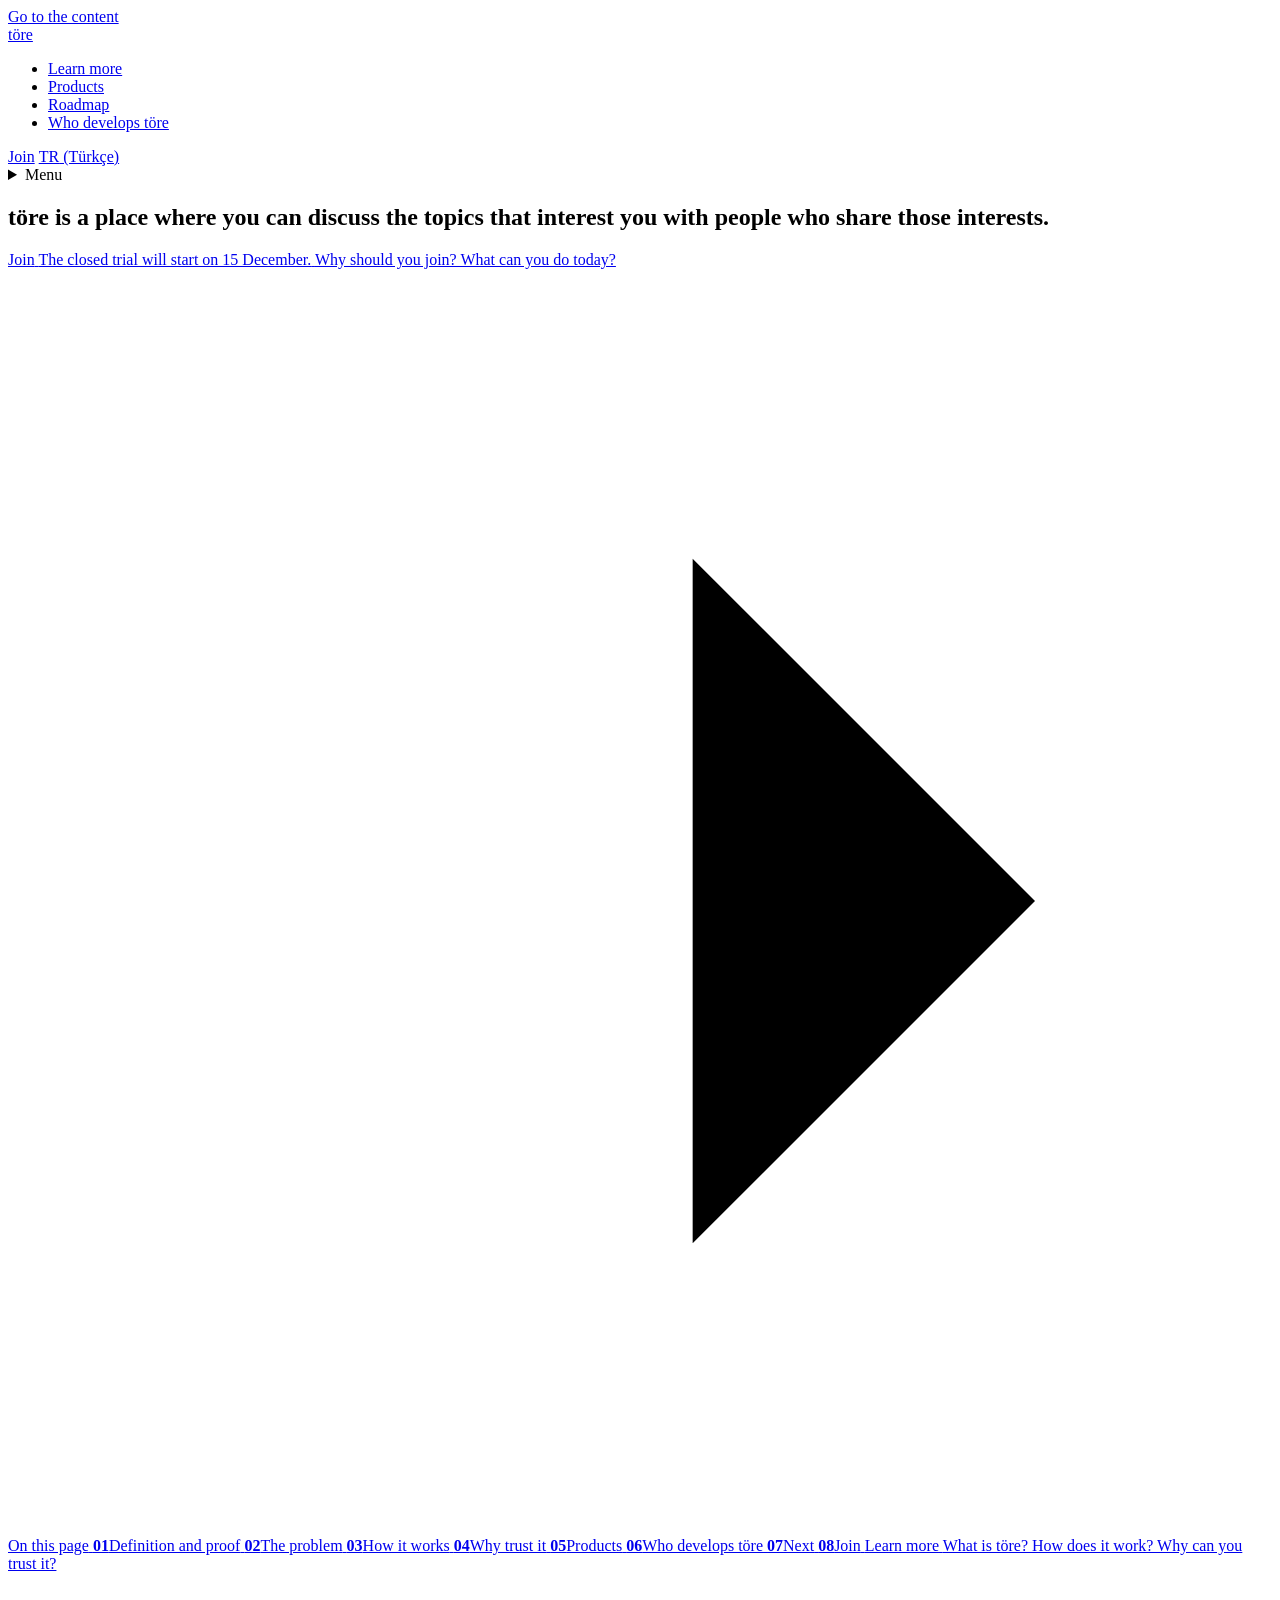
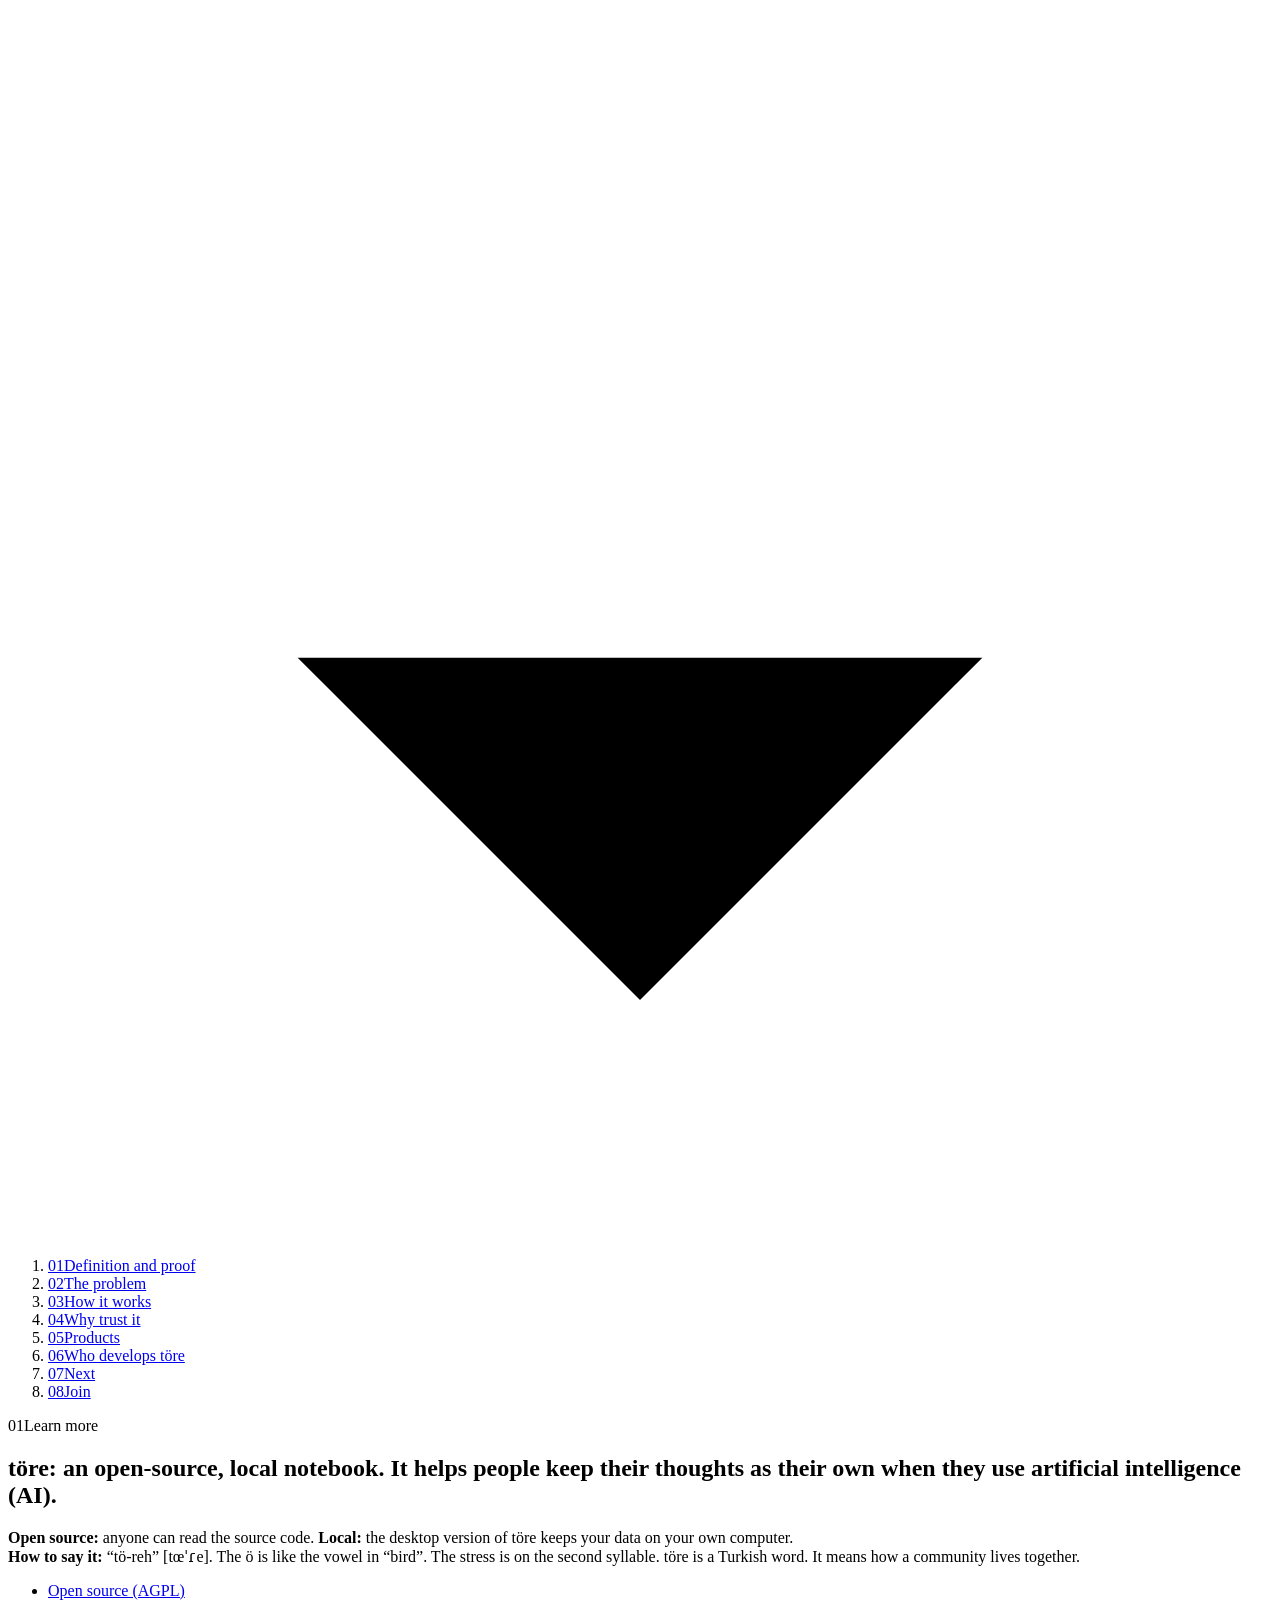
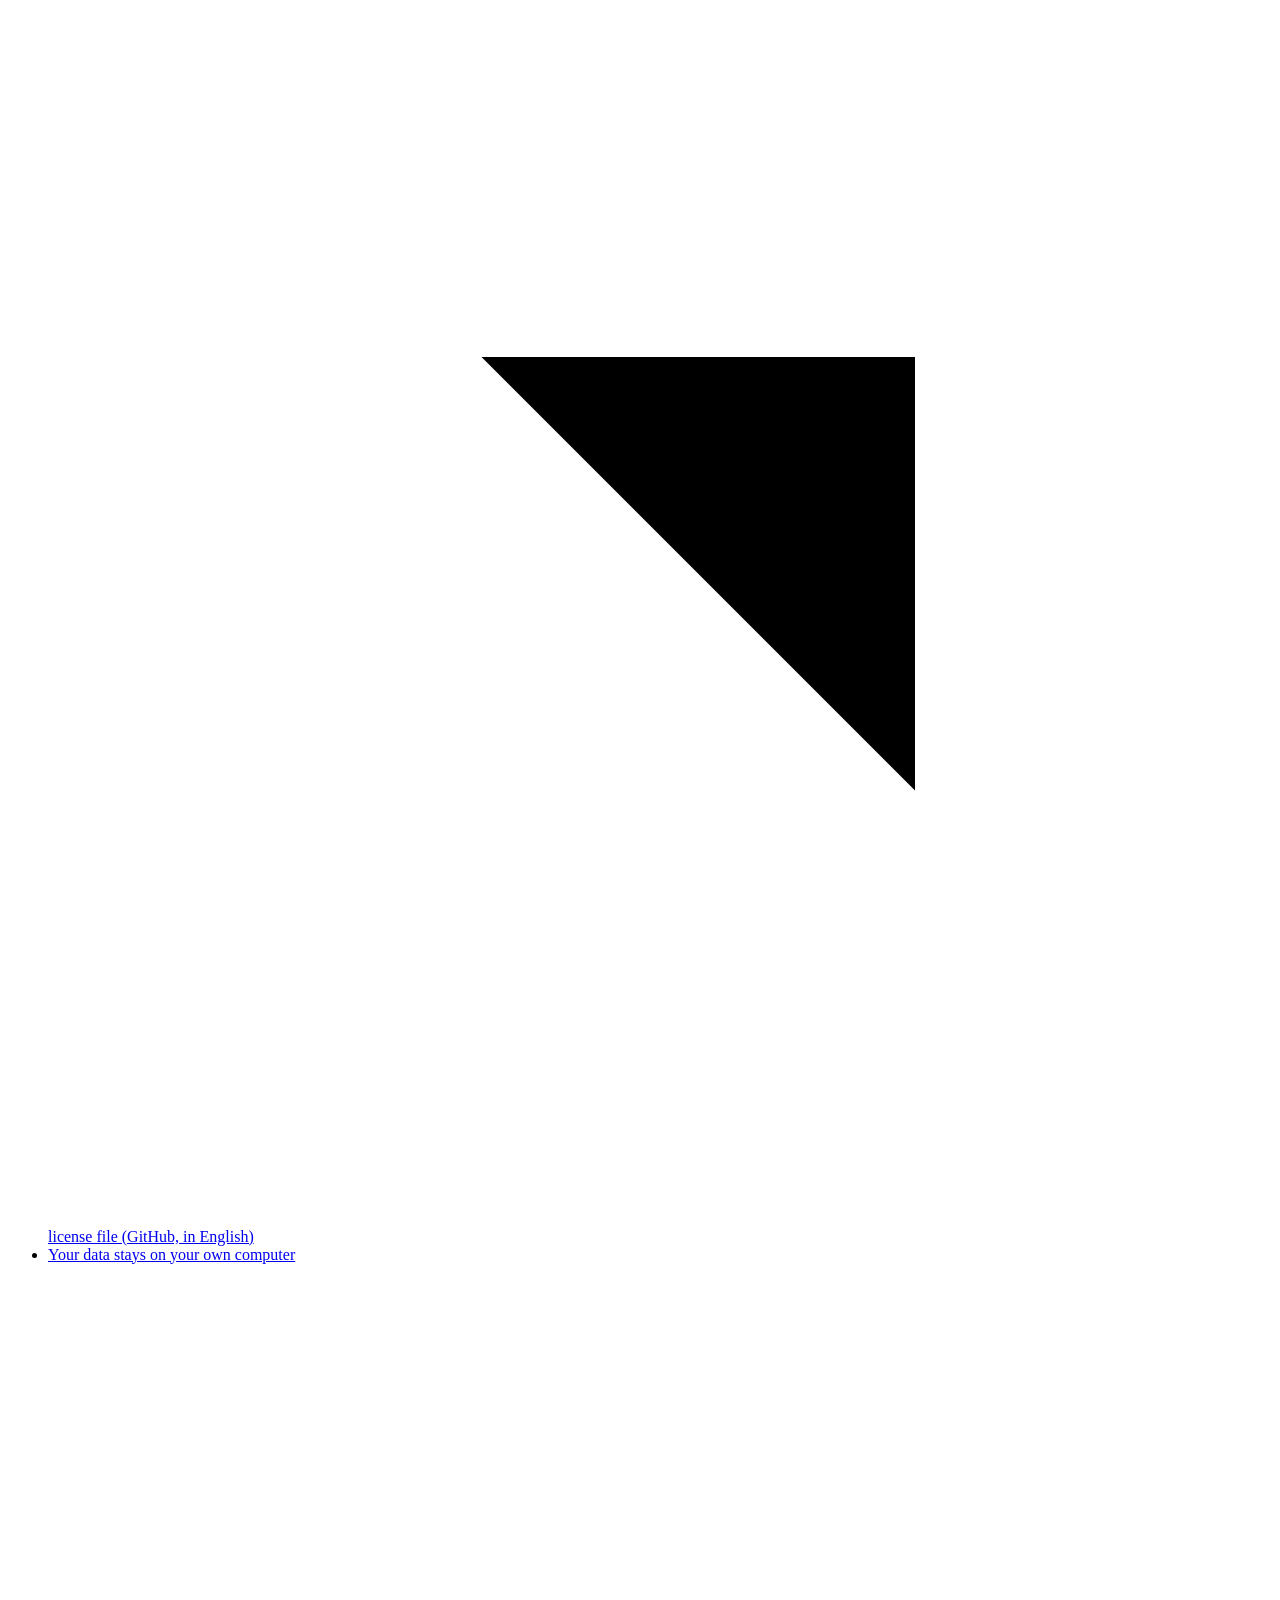
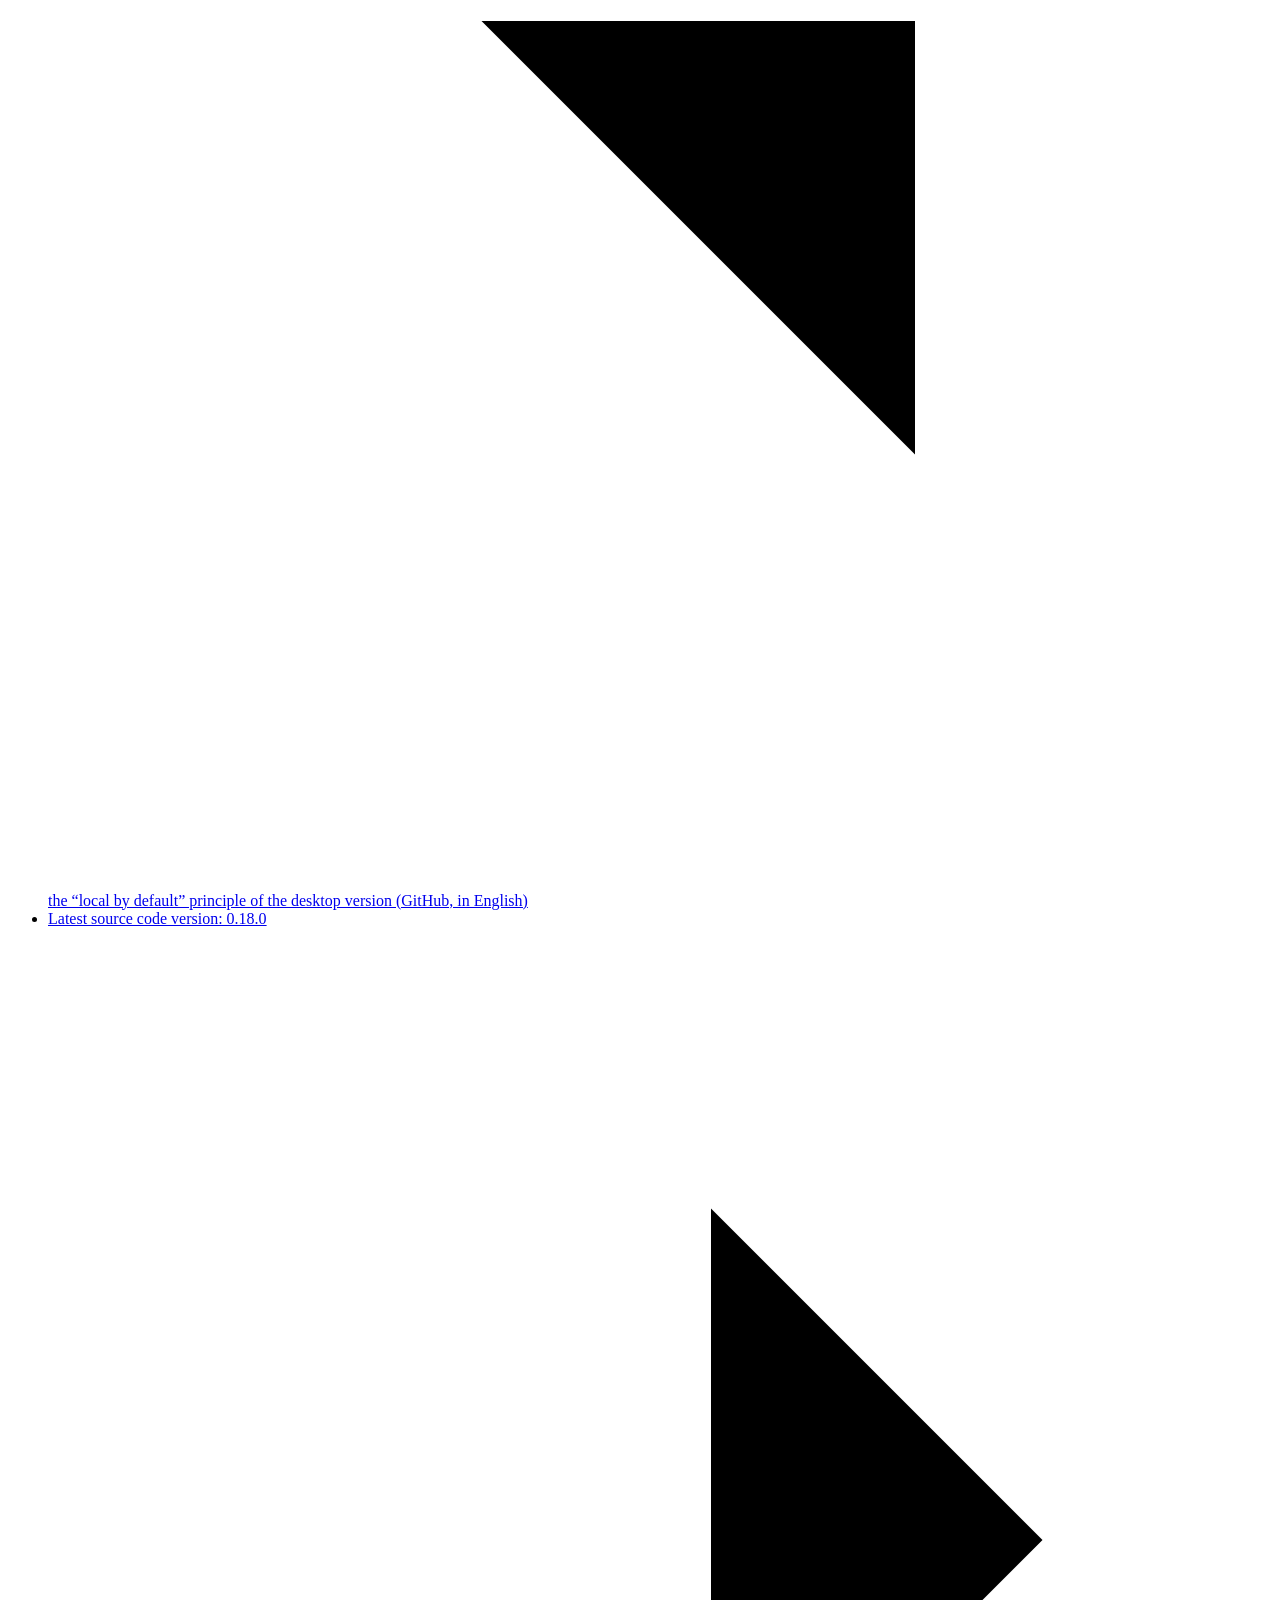
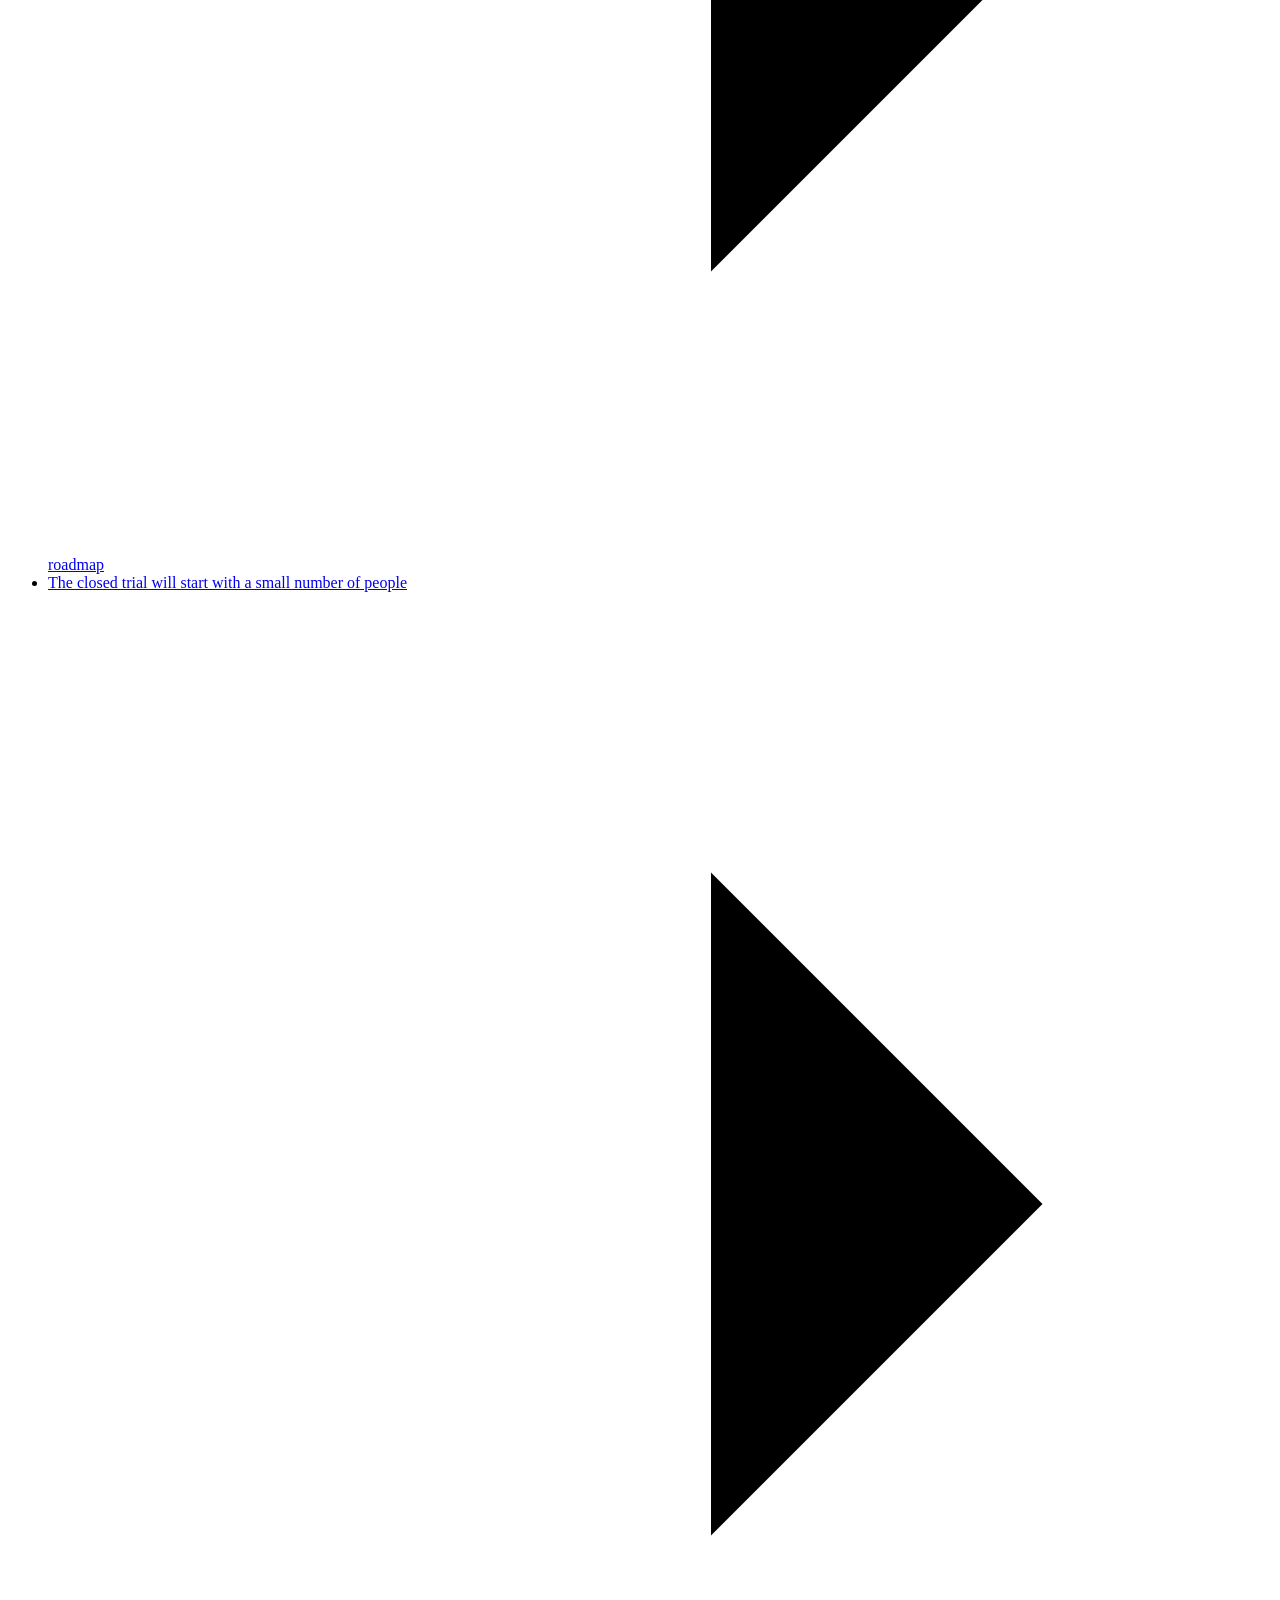
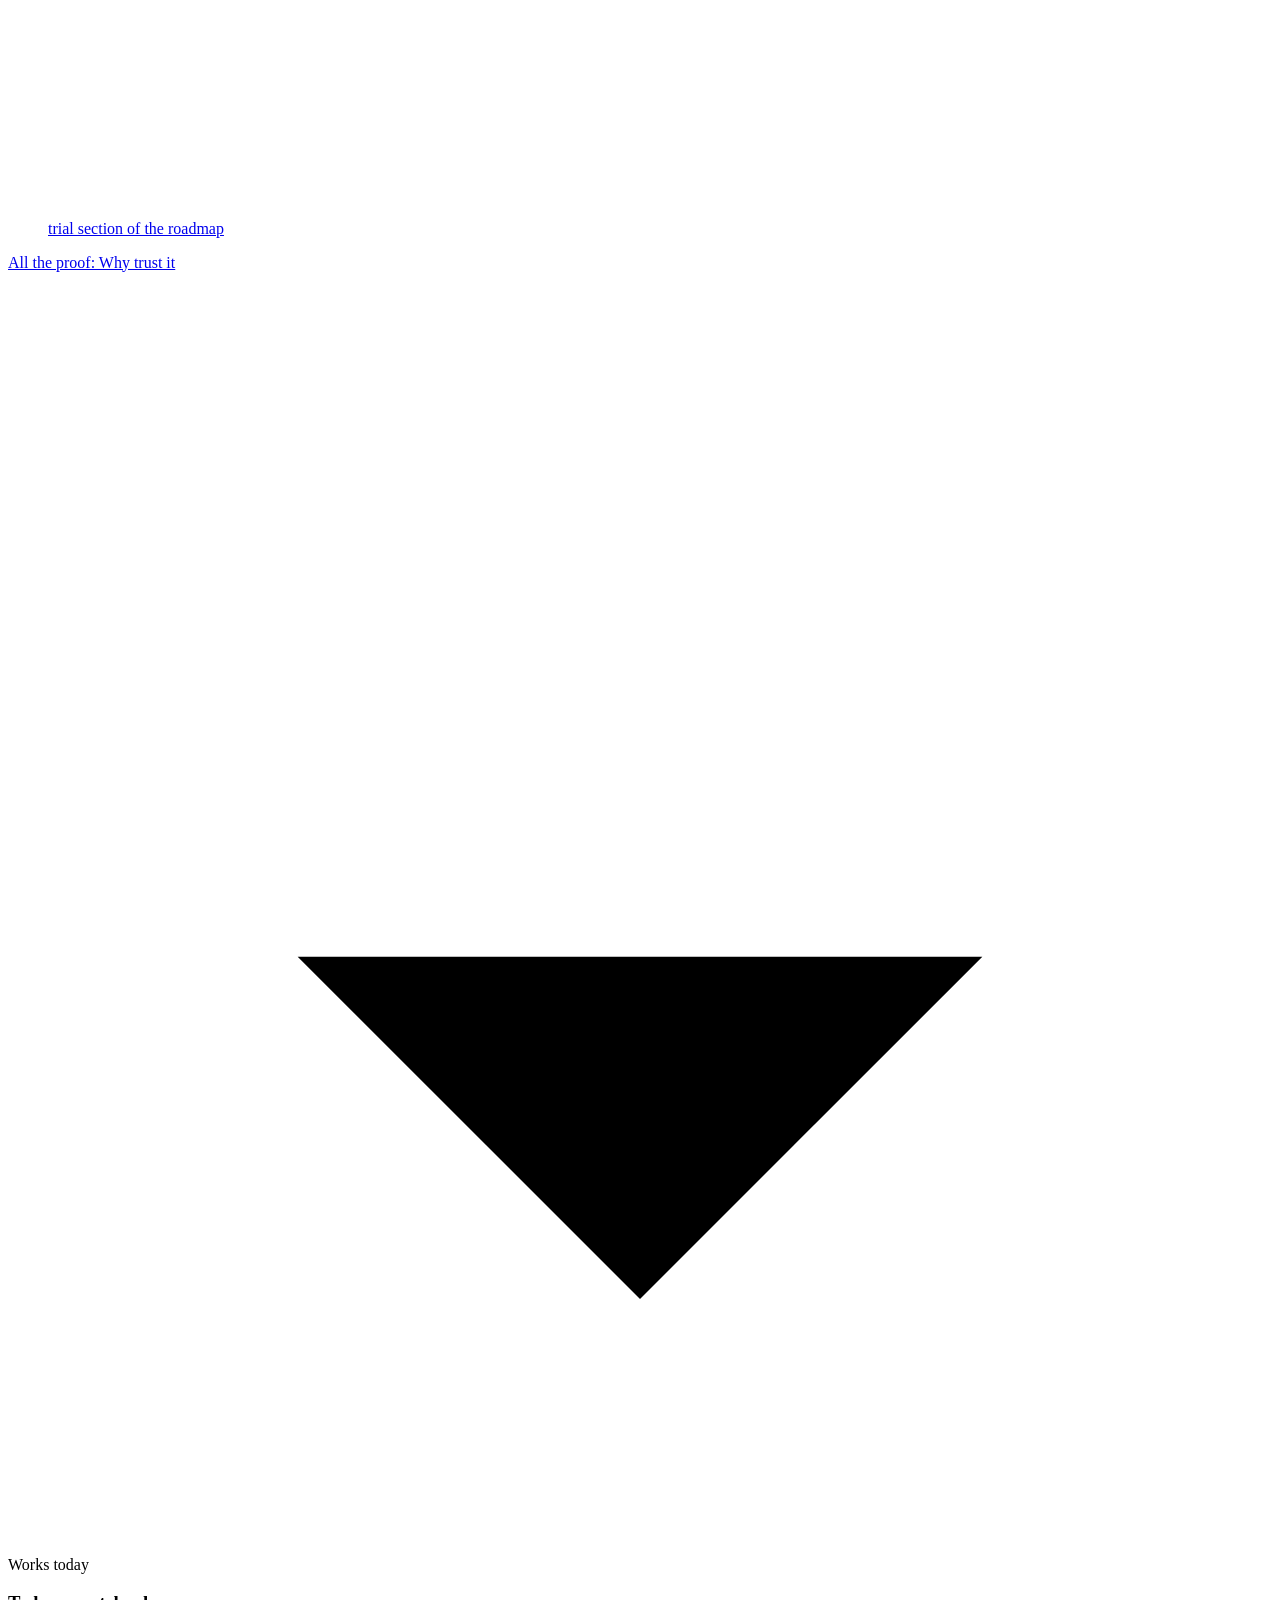
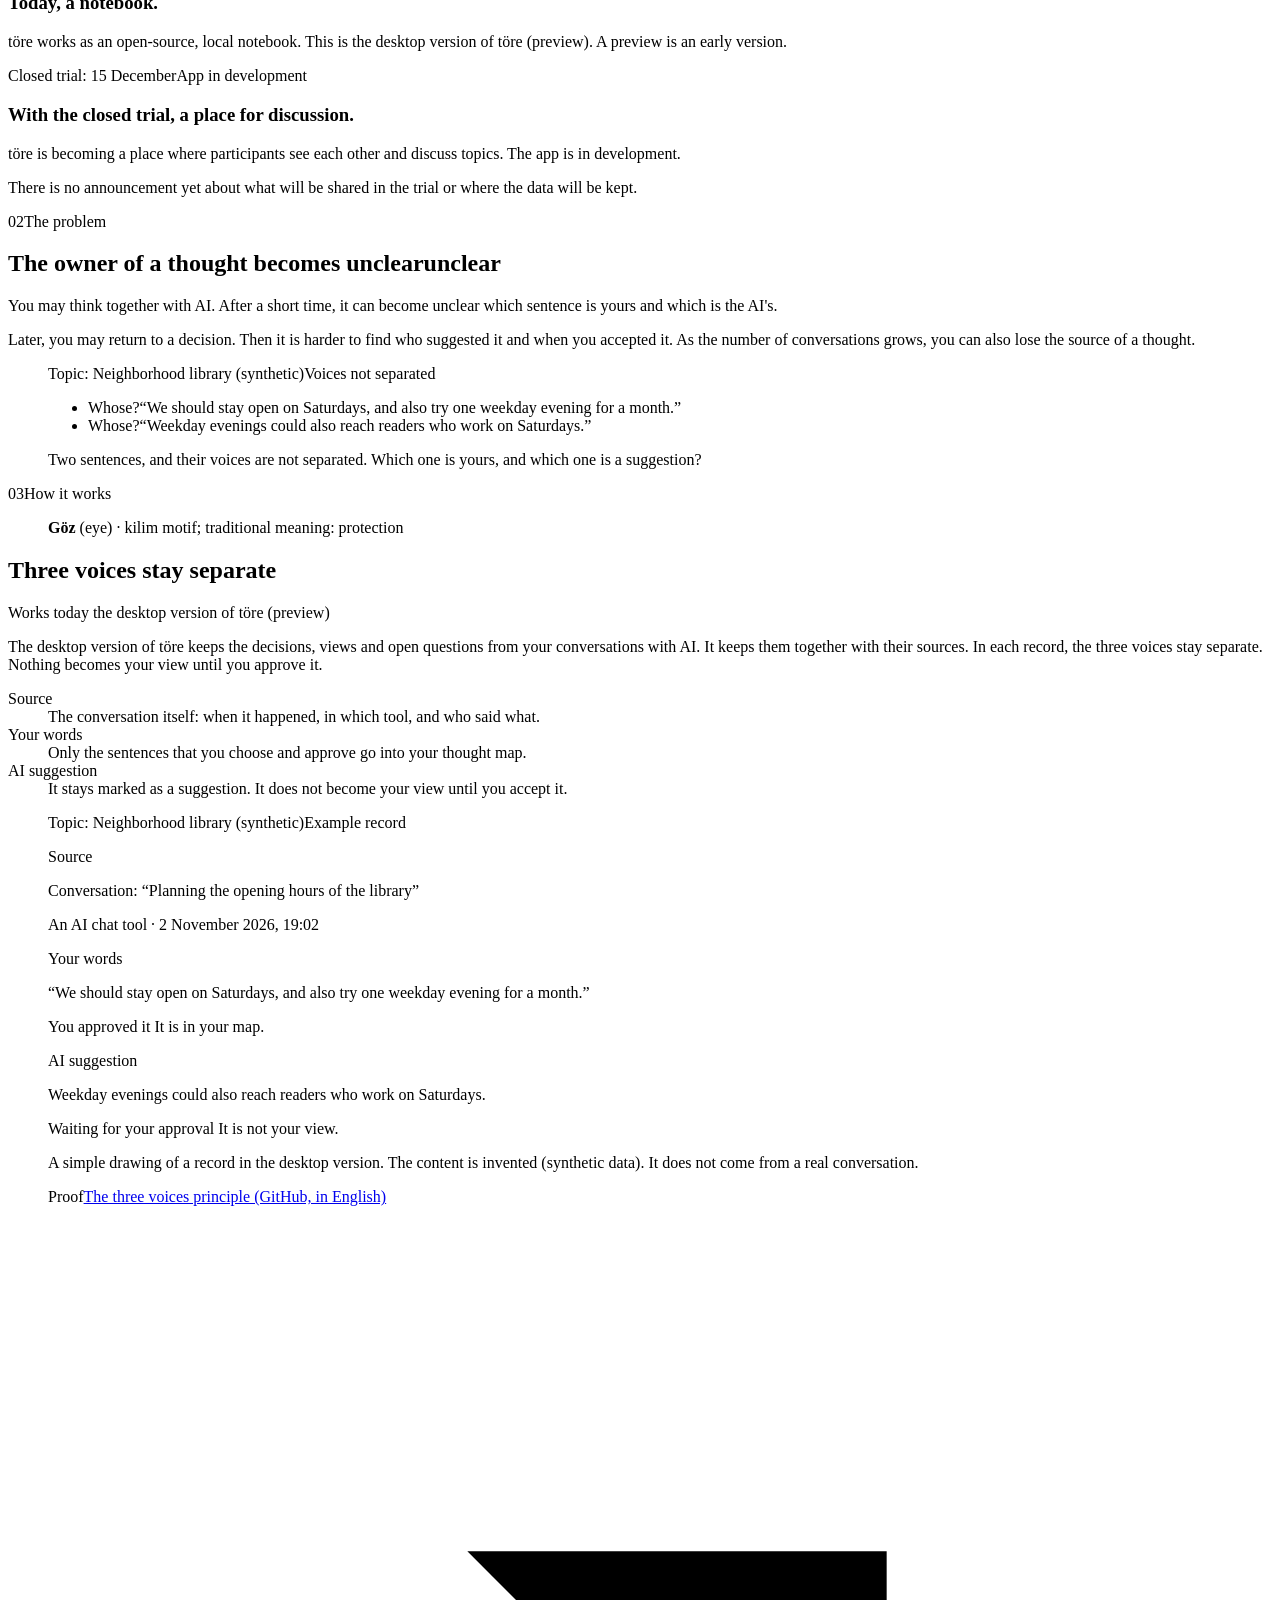
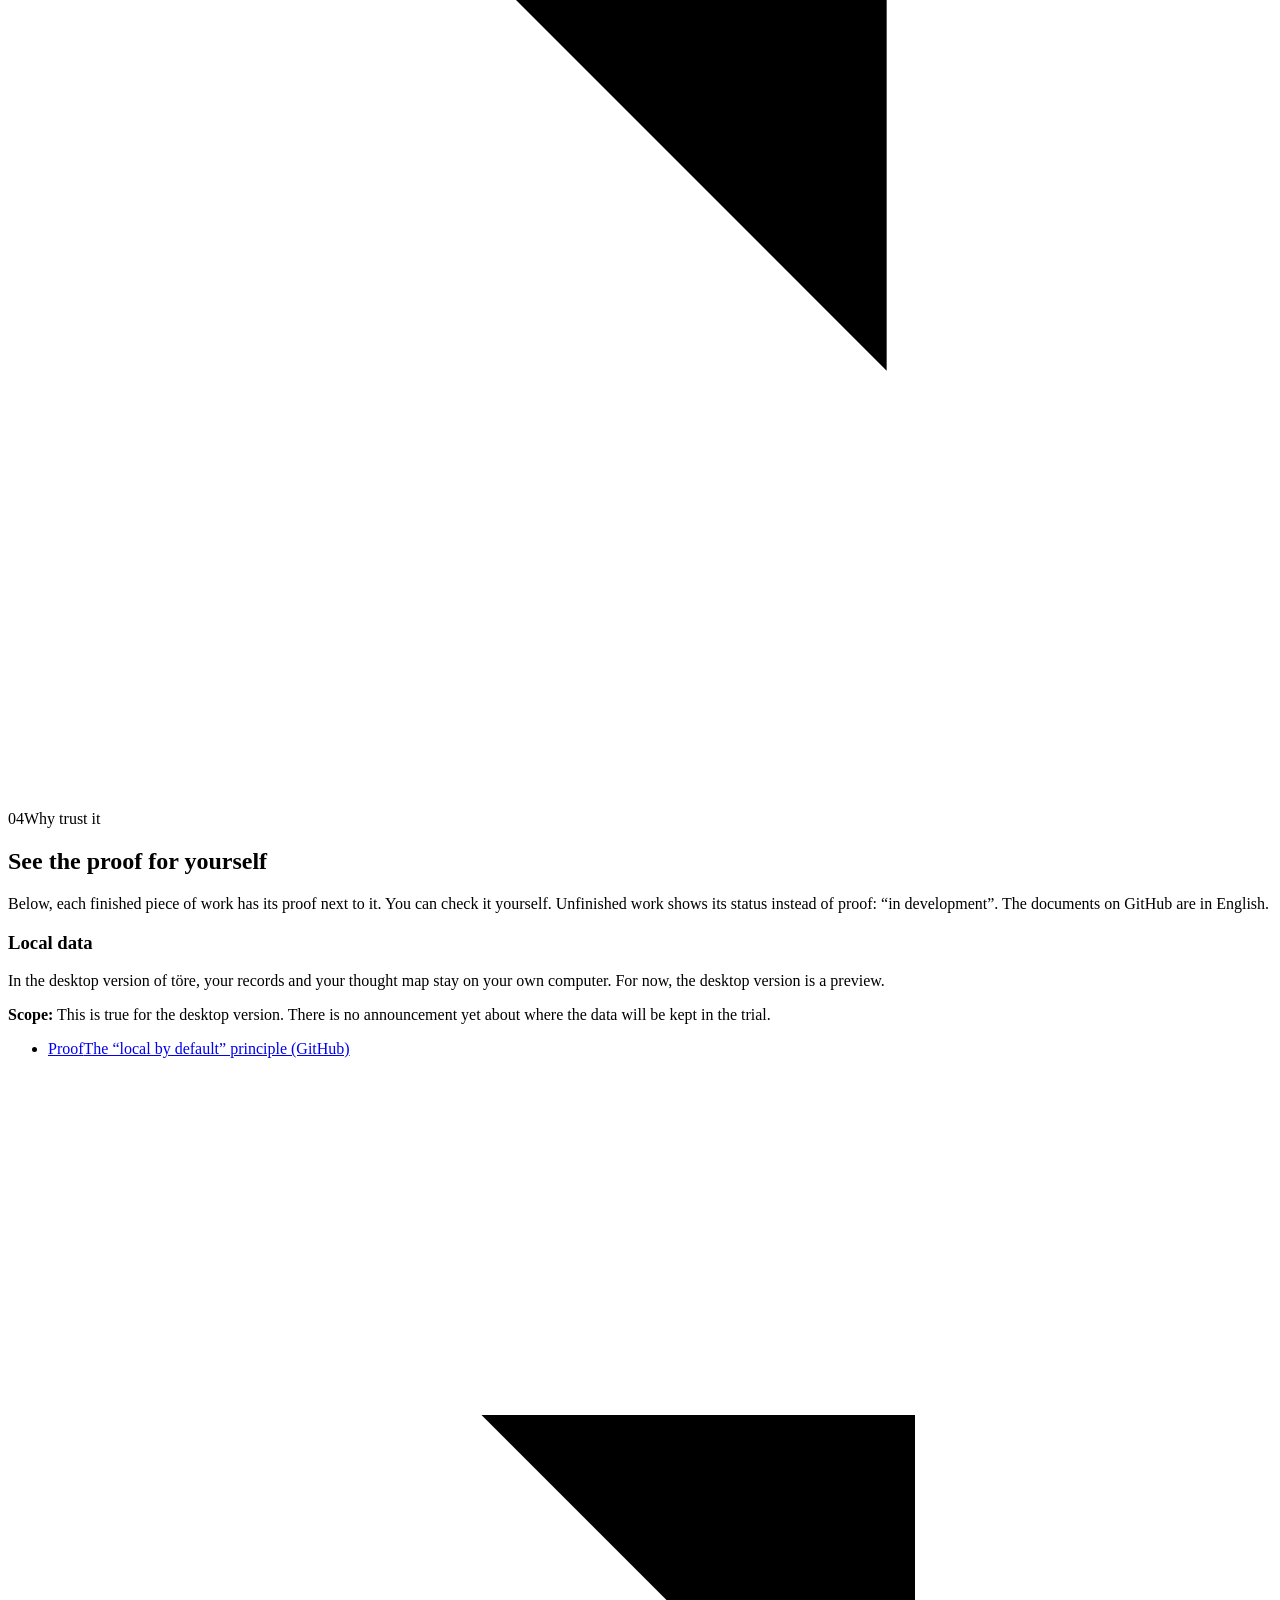
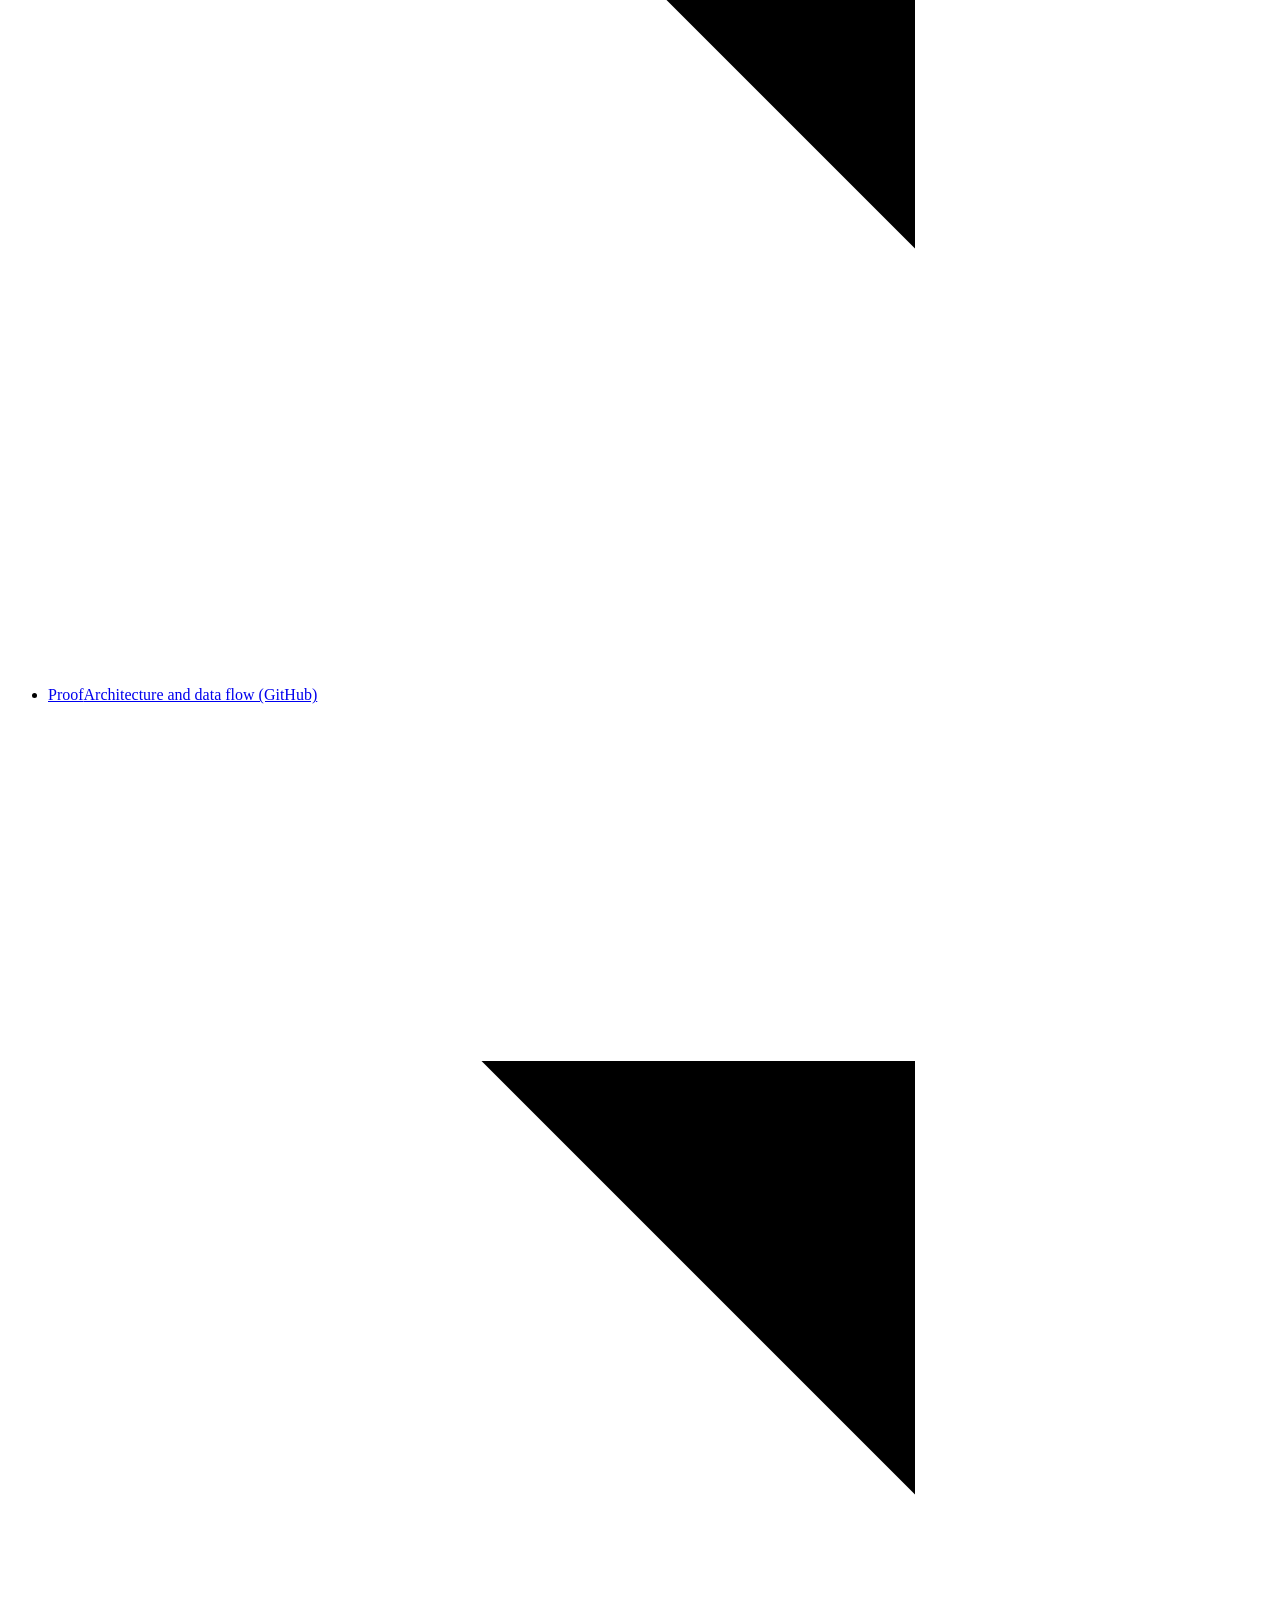
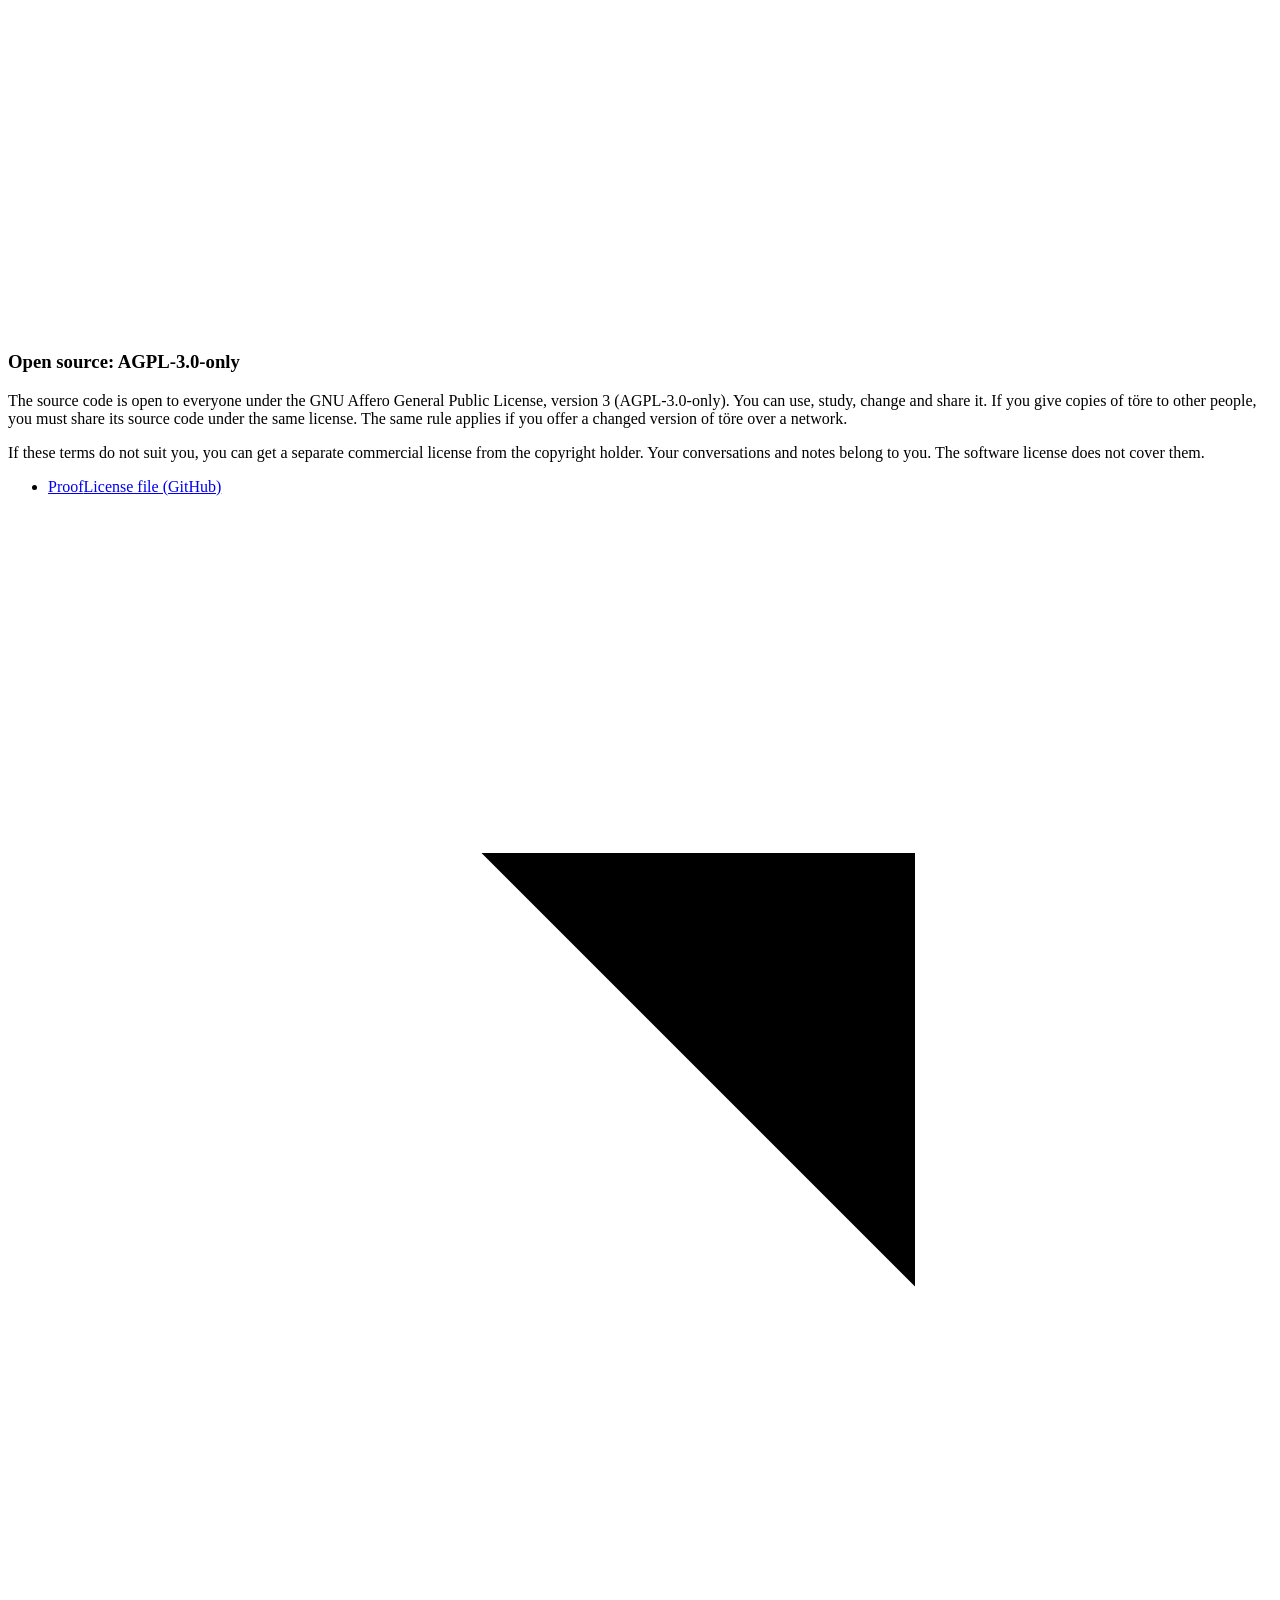
==== en/index.html @ f52a0508 "töre site: sözcüğün anlamı" ====
<!doctype html>
<html lang="en" class="acik">
<head>
<meta charset="utf-8">
<meta name="viewport" content="width=device-width, initial-scale=1">
<meta http-equiv="Content-Security-Policy" content="default-src 'self'; script-src 'self'; style-src 'self'; font-src 'self'; img-src 'self' data:; connect-src 'none'; object-src 'none'; base-uri 'self'; form-action 'none'">
<meta name="referrer" content="strict-origin-when-cross-origin">
<link rel="canonical" href="https://ondersamet97.github.io/en/">
<link rel="alternate" hreflang="tr" href="https://ondersamet97.github.io/">
<link rel="alternate" hreflang="en" href="https://ondersamet97.github.io/en/">
<link rel="alternate" hreflang="x-default" href="https://ondersamet97.github.io/">
<link rel="icon" href="../marka/favicon-en.svg" type="image/svg+xml">
<title>töre</title>
<meta name="description" content="töre is a place where you can discuss the topics that interest you with people who share those interests. An open-source, local notebook. The closed trial will start on 15 December 2026.">
<meta property="og:type" content="website">
<meta property="og:site_name" content="töre">
<meta property="og:locale" content="en_US">
<meta property="og:title" content="töre">
<meta property="og:description" content="töre is a place where you can discuss the topics that interest you with people who share those interests. An open-source, local notebook. The closed trial will start on 15 December 2026.">
<meta property="og:url" content="https://ondersamet97.github.io/en/">
<meta property="og:image" content="https://ondersamet97.github.io/marka/paylasim.png">
<meta property="og:image:width" content="1200">
<meta property="og:image:height" content="630">
<meta name="twitter:card" content="summary_large_image">
<link rel="preload" href="../ortak/Literata-wght.woff" as="font" type="font/woff" crossorigin>
<link rel="stylesheet" href="../ortak/temel.css">
<link rel="stylesheet" href="../stil.css">
<script src="../betik.js" defer></script>
</head>
<body class="sayfa--ana">
<a class="atla" href="#icerik">Go to the content</a>

<header class="ust">
  <div class="ust__sol">
    <a class="ust__marka" href="index.html" aria-label="töre home page">töre</a>
    <nav class="ust__menu" aria-label="Main menu">
      <ul>
        <li><a href="#bilgi">Learn more</a></li>
        <li><a href="urunler.html">Products</a></li>
        <li><a href="yol.html">Roadmap</a></li>
        <li><a href="kim.html">Who develops töre</a></li>
      </ul>
    </nav>
  </div>
  <div class="ust__sag">
    <a class="ust__katil" href="katil.html">Join</a>
    <a class="ust__dil" href="../index.html?dil=tr" hreflang="tr" lang="tr">TR<span class="gizli"> (Türkçe)</span></a>
    <details class="ust__cekmece">
      <summary><span class="ust__cekmece-ad">Menu</span></summary>
      <nav aria-label="Main menu">
        <ul>
          <li><a href="#bilgi">Learn more</a></li>
          <li><a href="urunler.html">Products</a></li>
          <li><a href="yol.html">Roadmap</a></li>
          <li><a href="kim.html">Who develops töre</a></li>
        </ul>
      </nav>
    </details>
  </div>
</header>

<main id="icerik">

  <!-- First screen: the heading and exactly two choices. The large panel is Join, the small panel is Learn more. -->
  <section class="perde" aria-labelledby="baslik">
    <h1 class="perde__baslik" id="baslik"><span class="perde__ad">töre</span> is a place where you can discuss the topics that interest you with people who share those interests.</h1>

    <a class="secenek secenek--katil" href="katil.html" data-secenek="katil" data-perde>
      <span class="secenek__ic">
        <span class="secenek__ad" data-sigdir>Join</span>
        <span class="secenek__rozet">The closed trial will start on 15 December.</span>
        <span class="secenek__alt">Why should you join? What can you do today?</span>
        <span class="secenek__ok" aria-hidden="true"><svg class="ok" viewBox="0 0 24 24" focusable="false"><path d="M4 12h15M13 5.5l6.5 6.5-6.5 6.5"/></svg></span>
      </span>
    </a>

    <a class="secenek secenek--bilgi" href="#bilgi" data-secenek="bilgi">
      <span class="bilgi-dizin" aria-hidden="true">
        <span class="bilgi-dizin__bas">On this page</span>
        <span><b>01</b>Definition and proof</span>
        <span><b>02</b>The problem</span>
        <span><b>03</b>How it works</span>
        <span><b>04</b>Why trust it</span>
        <span><b>05</b>Products</span>
        <span><b>06</b>Who develops töre</span>
        <span><b>07</b>Next</span>
        <span><b>08</b>Join</span>
      </span>
      <span class="secenek__ic">
        <span class="secenek__ad">Learn more</span>
        <span class="secenek__alt">What is töre? How does it work? Why can you trust it?</span>
        <span class="secenek__ok" aria-hidden="true"><svg class="ok" viewBox="0 0 24 24" focusable="false"><path d="M12 4v15M5.5 13l6.5 6.5 6.5-6.5"/></svg></span>
      </span>
    </a>
  </section>

  <div class="bilgi-alani">

    <!-- Side rail: the eight scenes of Learn more. It works without the script; the script marks the current scene. -->
    <div class="ray-kap">
    <nav class="ray" aria-label="Learn more sections">
      <ol>
        <li><a href="#bilgi"><span class="ray__no">01</span><span class="ray__ad">Definition and proof</span></a></li>
        <li><a href="#sorun"><span class="ray__no">02</span><span class="ray__ad">The problem</span></a></li>
        <li><a href="#nasil"><span class="ray__no">03</span><span class="ray__ad">How it works</span></a></li>
        <li><a href="#guven"><span class="ray__no">04</span><span class="ray__ad">Why trust it</span></a></li>
        <li><a href="#urunler"><span class="ray__no">05</span><span class="ray__ad">Products</span></a></li>
        <li><a href="#kim"><span class="ray__no">06</span><span class="ray__ad">Who develops töre</span></a></li>
        <li><a href="#sirada"><span class="ray__no">07</span><span class="ray__ad">Next</span></a></li>
        <li><a href="#katil-son"><span class="ray__no">08</span><span class="ray__ad">Join</span></a></li>
      </ol>
      <p class="ray__simdi" aria-hidden="true"></p>
    </nav>
    </div>

    <!-- 01 · Learn more: definition and proof -->
    <section id="bilgi" aria-labelledby="bilgi-baslik">
      <div class="sahne sahne--tanim">
        <p class="etiket"><span class="etiket__no" aria-hidden="true">01</span>Learn more</p>
        <h2 class="tanim__baslik" id="bilgi-baslik"><span class="dev">t<span class="logo-harf">ö</span>re:</span> <span class="ince">an open-source, local notebook. It helps people keep their thoughts as their own when they use artificial intelligence (AI).</span></h2>
        <p class="tanim__sozluk"><b>Open source:</b> anyone can read the source code. <b>Local:</b> the desktop version of töre keeps your data on your own computer.<br><b>How to say it:</b> “tö-reh” <span class="okunus__ipa">[tœˈɾe]</span>. The ö is like the vowel in “bird”. The stress is on the second syllable. <span lang="tr">töre</span> is a Turkish word. It means how a community lives together.</p>
        <ul class="kanitlar">
          <li><a class="kanit" href="https://github.com/ondersamet97/tore/blob/main/LICENSE"><span class="kanit__ad">Open source (AGPL)<svg class="ok" viewBox="0 0 24 24" aria-hidden="true" focusable="false"><path d="M7 17 17 7M8.5 7H17v8.5"/></svg></span><span class="kanit__yer">license file (GitHub, in English)</span></a></li>
          <li><a class="kanit" href="https://github.com/ondersamet97/tore#principles"><span class="kanit__ad">Your data stays on your own computer<svg class="ok" viewBox="0 0 24 24" aria-hidden="true" focusable="false"><path d="M7 17 17 7M8.5 7H17v8.5"/></svg></span><span class="kanit__yer">the “local by default” principle of the desktop version (GitHub, in English)</span></a></li>
          <li><a class="kanit" href="yol.html#gecmis"><span class="kanit__ad">Latest source code version: 0.18.0<svg class="ok" viewBox="0 0 24 24" aria-hidden="true" focusable="false"><path d="M4 12h15M13 5.5l6.5 6.5-6.5 6.5"/></svg></span><span class="kanit__yer">roadmap</span></a></li>
          <li><a class="kanit" href="yol.html#deneme"><span class="kanit__ad">The closed trial will start with a small number of people<svg class="ok" viewBox="0 0 24 24" aria-hidden="true" focusable="false"><path d="M4 12h15M13 5.5l6.5 6.5-6.5 6.5"/></svg></span><span class="kanit__yer">trial section of the roadmap</span></a></li>
        </ul>
        <a class="ileri ileri--kucuk tanim__hepsi" href="#guven">All the proof: Why trust it<svg class="ok" viewBox="0 0 24 24" aria-hidden="true" focusable="false"><path d="M12 4v15M5.5 13l6.5 6.5 6.5-6.5"/></svg></a>
      </div>

      <!-- Split scene: what works today and what is in progress, side by side. -->
      <div class="sahne sahne--bolunmus">
        <div class="bolum bolum--bugun">
          <p class="durum-satiri"><span class="durum">Works today</span></p>
          <h3 class="bolum__ad agir">Today, a notebook.</h3>
          <p class="bolum__govde">töre works as an open-source, local notebook. This is the desktop version of töre (preview). A preview is an early version.</p>
        </div>
        <div class="bolum bolum--deneme">
          <p class="durum-satiri"><span class="durum durum--okru">Closed trial: 15 December</span><span class="durum durum--okru">App in development</span></p>
          <h3 class="bolum__ad hafif">With the closed trial, a place for discussion.</h3>
          <p class="bolum__govde">töre is becoming a place where participants see each other and discuss topics. The app is in development.</p>
          <p class="not">There is no announcement yet about what will be shared in the trial or where the data will be kept.</p>
        </div>
      </div>
    </section>

    <!-- 02 · The problem: when voices mix, it becomes unclear whose sentence is whose. -->
    <section class="sahne sahne--sorun" id="sorun" aria-labelledby="sorun-baslik">
      <p class="etiket"><span class="etiket__no" aria-hidden="true">02</span>The problem</p>
      <h2 class="sorun__baslik" id="sorun-baslik"><span class="ince">The owner of a thought becomes</span> <span class="anahtar karisik"><span aria-hidden="true">u<b>n</b>c<b>l</b>e<b>a</b>r</span><span class="gizli">unclear</span></span></h2>
      <div class="sorun__govde">
        <p>You may think together with AI. After a short time, it can become unclear which sentence is yours and which is the AI's.</p>
        <p>Later, you may return to a decision. Then it is harder to find who suggested it and when you accepted it. As the number of conversations grows, you can also lose the source of a thought.</p>
      </div>
      <figure class="karisik-kayit">
        <p class="kk__bas"><span>Topic: Neighborhood library (synthetic)</span><span class="kk__rozet">Voices not separated</span></p>
        <ul class="kk__satirlar">
          <li><span class="kk__kim">Whose?</span><span class="kk__soz">“We should stay open on Saturdays, and also try one weekday evening for a month.”</span></li>
          <li><span class="kk__kim">Whose?</span><span class="kk__soz">“Weekday evenings could also reach readers who work on Saturdays.”</span></li>
        </ul>
        <figcaption>Two sentences, and their voices are not separated. Which one is yours, and which one is a suggestion?</figcaption>
      </figure>
    </section>

    <!-- 03 · How it works: the three voices and an example record in one scene. -->
    <section class="sahne sahne--yuzey sahne--nasil" id="nasil" aria-labelledby="nasil-baslik">
      <p class="etiket"><span class="etiket__no" aria-hidden="true">03</span>How it works</p>
      <figure class="motif motif--blok motif--goz"><span class="motif__sekil" aria-hidden="true"></span><figcaption><b lang="tr">Göz</b> (eye) · kilim motif; traditional meaning: protection</figcaption></figure>
      <h2 class="nasil__baslik" id="nasil-baslik"><span class="agir">Three voices</span> <span class="hafif">stay separate</span></h2>
      <p class="durum-satiri nasil__durum"><span class="durum">Works today</span> the desktop version of töre (preview)</p>
      <div class="nasil__sol">
        <p class="nasil__govde">The desktop version of töre keeps the decisions, views and open questions from your conversations with AI. It keeps them together with their sources. In each record, the three voices stay separate. Nothing becomes your view until you approve it.</p>
        <dl class="uc-ses">
          <div class="ses ses--kaynak">
            <dt>Source</dt>
            <dd>The conversation itself: when it happened, in which tool, and who said what.</dd>
          </div>
          <div class="ses ses--soz">
            <dt>Your words</dt>
            <dd>Only the sentences that you choose and approve go into your thought map.</dd>
          </div>
          <div class="ses ses--yz">
            <dt>AI suggestion</dt>
            <dd>It stays marked as a suggestion. It does not become your view until you accept it.</dd>
          </div>
        </dl>
      </div>
      <figure class="kayit">
        <p class="kayit__bas"><span>Topic: Neighborhood library (synthetic)</span><span class="kayit__rozet">Example record</span></p>
        <div class="kayit__ses kayit__ses--kaynak">
          <p class="kayit__kim">Source</p>
          <p class="kayit__soz">Conversation: “Planning the opening hours of the library”</p>
          <p class="kayit__alt">An AI chat tool · 2 November 2026, 19:02</p>
        </div>
        <div class="kayit__ses kayit__ses--soz">
          <p class="kayit__kim">Your words</p>
          <p class="kayit__soz">“We should stay open on Saturdays, and also try one weekday evening for a month.”</p>
          <p class="kayit__alt"><span class="durum">You approved it</span> It is in your map.</p>
        </div>
        <div class="kayit__ses kayit__ses--yz">
          <p class="kayit__kim">AI suggestion</p>
          <p class="kayit__soz">Weekday evenings could also reach readers who work on Saturdays.</p>
          <p class="kayit__alt"><span class="durum durum--okru">Waiting for your approval</span> It is not your view.</p>
        </div>
        <figcaption>A simple drawing of a record in the desktop version. The content is invented (synthetic data). It does not come from a real conversation.</figcaption>
        <p class="bag kayit__kanit"><span class="bag__tur">Proof</span><a href="https://github.com/ondersamet97/tore#principles">The three voices principle (GitHub, in English)<svg class="ok" viewBox="0 0 24 24" aria-hidden="true" focusable="false"><path d="M7 17 17 7M8.5 7H17v8.5"/></svg></a></p>
      </figure>
    </section>

    <!-- 04 · Why trust it: four key words, each with its proof or its status. -->
    <section class="sahne sahne--yuzey sahne--guven" id="guven" aria-labelledby="guven-baslik">
      <p class="etiket"><span class="etiket__no" aria-hidden="true">04</span>Why trust it</p>
      <h2 class="guven__baslik" id="guven-baslik"><span class="agir">See the proof</span> <span class="hafif">for yourself</span></h2>
      <p class="guven__govde">Below, each finished piece of work has its proof next to it. You can check it yourself. Unfinished work shows its status instead of proof: “in development”. The documents on GitHub are in English.</p>
      <div class="guven__izgara">
        <article class="kanit-kart">
          <h3 class="kanit-kart__ad"><span class="agir">Local</span> data</h3>
          <p>In the desktop version of töre, your records and your thought map stay on your own computer. For now, the desktop version is a preview.</p>
          <p class="kapsam"><b>Scope:</b> This is true for the desktop version. There is no announcement yet about where the data will be kept in the trial.</p>
          <ul class="cipler">
            <li><a class="cip" href="https://github.com/ondersamet97/tore#principles"><span class="cip__tur">Proof</span>The “local by default” principle (GitHub)<svg class="ok" viewBox="0 0 24 24" aria-hidden="true" focusable="false"><path d="M7 17 17 7M8.5 7H17v8.5"/></svg></a></li>
            <li><a class="cip" href="https://github.com/ondersamet97/tore/blob/main/docs/PREVIEW-ARCHITECTURE.md"><span class="cip__tur">Proof</span>Architecture and data flow (GitHub)<svg class="ok" viewBox="0 0 24 24" aria-hidden="true" focusable="false"><path d="M7 17 17 7M8.5 7H17v8.5"/></svg></a></li>
          </ul>
        </article>
        <article class="kanit-kart" id="lisans">
          <h3 class="kanit-kart__ad"><span class="kanit-kart__ust">Open source:</span> <span class="agir">AGPL-3.0-only</span></h3>
          <p>The source code is open to everyone under the GNU Affero General Public License, version 3 (AGPL-3.0-only). You can use, study, change and share it. If you give copies of töre to other people, you must share its source code under the same license. The same rule applies if you offer a changed version of töre over a network.</p>
          <p class="kapsam">If these terms do not suit you, you can get a separate commercial license from the copyright holder. Your conversations and notes belong to you. The software license does not cover them.</p>
          <ul class="cipler">
            <li><a class="cip" href="https://github.com/ondersamet97/tore/blob/main/LICENSE"><span class="cip__tur">Proof</span>License file (GitHub)<svg class="ok" viewBox="0 0 24 24" aria-hidden="true" focusable="false"><path d="M7 17 17 7M8.5 7H17v8.5"/></svg></a></li>
            <li><a class="cip" href="https://github.com/ondersamet97/tore/blob/main/COMMERCIAL-LICENSE.md"><span class="cip__tur">Proof</span>Commercial license (GitHub)<svg class="ok" viewBox="0 0 24 24" aria-hidden="true" focusable="false"><path d="M7 17 17 7M8.5 7H17v8.5"/></svg></a></li>
          </ul>
        </article>
        <article class="kanit-kart kanit-kart--surec">
          <h3 class="kanit-kart__ad hafif" lang="tr">Sayım</h3>
          <p class="durum-satiri"><span class="durum durum--okru">In development</span></p>
          <p><span lang="tr">Sayım</span> is the Turkish word for “count”. töre counts in public all the money that comes in or goes out. There is no income yet.</p>
          <ul class="cipler">
            <li><a class="cip" href="katil.html#sayim"><span class="cip__tur">Link</span>Status of <span lang="tr">Sayım</span><svg class="ok" viewBox="0 0 24 24" aria-hidden="true" focusable="false"><path d="M4 12h15M13 5.5l6.5 6.5-6.5 6.5"/></svg></a></li>
          </ul>
        </article>
        <article class="kanit-kart">
          <h3 class="kanit-kart__ad"><span class="agir">Road</span>map</h3>
          <p>One page shows what changed in each released version, what is in development now, and what comes next.</p>
          <ul class="cipler">
            <li><a class="cip" href="yol.html"><span class="cip__tur">Proof</span>Roadmap<svg class="ok" viewBox="0 0 24 24" aria-hidden="true" focusable="false"><path d="M4 12h15M13 5.5l6.5 6.5-6.5 6.5"/></svg></a></li>
            <li><a class="cip" href="https://github.com/ondersamet97/tore/blob/main/CHANGELOG.md"><span class="cip__tur">Proof</span>Version history (GitHub)<svg class="ok" viewBox="0 0 24 24" aria-hidden="true" focusable="false"><path d="M7 17 17 7M8.5 7H17v8.5"/></svg></a></li>
          </ul>
        </article>
      </div>
      <p class="not guven__dipnot">This site uses no cookies and no tracking. It loads nothing from other sites. AI coding tools help to develop töre.</p>
    </section>

    <!-- 05 · Products: töre is the only product now; other products are on hold. -->
    <section class="sahne sahne--urunler" id="urunler" aria-labelledby="urunler-baslik">
      <p class="etiket"><span class="etiket__no" aria-hidden="true">05</span>Products</p>
      <h2 class="urunler__baslik" id="urunler-baslik"><span class="agir">One product:</span> <span class="hafif">töre</span></h2>
      <div class="urunler__ikili">
        <article class="urun urun--tore">
          <p class="urun__tur"><span>App</span><span class="durum durum--okru">Closed trial: 15 December</span></p>
          <h3 class="urun__ad">töre</h3>
          <p class="urun__govde">töre is one app. You can open it from this site.</p>
          <dl class="urun__durumlar">
            <div class="urun__durum">
              <dt><span class="nokta" aria-hidden="true"></span>Closed trial</dt>
              <dd>It will start on 15 December 2026 (a small number of people, by invitation). The app is in development.</dd>
            </div>
            <div class="urun__durum">
              <dt><span class="nokta nokta--okru" aria-hidden="true"></span>Open trial</dt>
              <dd>The current target is 22 January 2027. This date may change.</dd>
            </div>
            <div class="urun__durum">
              <dt><span class="nokta" aria-hidden="true"></span>Desktop version</dt>
              <dd>Preview, open source (AGPL). The latest published source code is version 0.18.0 (18 November 2026). It is on GitHub.</dd>
            </div>
          </dl>
          <ul class="cipler">
            <li><a class="cip" href="https://github.com/ondersamet97/tore"><span class="cip__tur">Proof</span>Read the source code on GitHub<svg class="ok" viewBox="0 0 24 24" aria-hidden="true" focusable="false"><path d="M7 17 17 7M8.5 7H17v8.5"/></svg></a></li>
          </ul>
        </article>
        <article class="urun urun--beklemede">
          <p class="urun__tur"><span>Other products</span><span class="durum durum--okru">On hold</span></p>
          <h3 class="urun__ad">On hold</h3>
          <p class="urun__govde">Today, töre is our only product. We will also develop other products. For now, we are not working on them.</p>
        </article>
      </div>
      <a class="ileri urunler__ileri" href="urunler.html">See the products<svg class="ok" viewBox="0 0 24 24" aria-hidden="true" focusable="false"><path d="M4 12h15M13 5.5l6.5 6.5-6.5 6.5"/></svg></a>
    </section>

    <!-- 06 · Who develops töre: a large sentence, with the name inside it. -->
    <section class="sahne sahne--yuzey sahne--kim" id="kim" aria-labelledby="kim-baslik">
      <p class="etiket"><span class="etiket__no" aria-hidden="true">06</span>Who develops töre</p>
      <h2 class="kim__baslik" id="kim-baslik">töre is a project that <b lang="tr">Önder Samet</b> develops.</h2>
      <ul class="kim__olgular">
        <li>töre is independent. It is not yet a company with legal status.</li>
        <li>AI coding tools help to develop töre.</li>
      </ul>
      <a class="ileri kim__ileri" href="kim.html">See the facts that you can check<svg class="ok" viewBox="0 0 24 24" aria-hidden="true" focusable="false"><path d="M4 12h15M13 5.5l6.5 6.5-6.5 6.5"/></svg></a>
    </section>

    <!-- 07 · Next: what has started is bold, the target is light; a path between them. -->
    <section class="sahne sahne--sirada" id="sirada" aria-labelledby="sirada-baslik">
      <p class="etiket"><span class="etiket__no" aria-hidden="true">07</span>Next</p>
      <h2 class="sirada__baslik" id="sirada-baslik"><span class="agir">First the closed trial,</span> <span class="hafif">then the open trial</span></h2>
      <ol class="yol">
        <li class="yol__adim">
          <p class="yol__ad">Closed trial <span class="durum durum--okru">15 December 2026</span></p>
          <p>The closed trial will start on 15 December 2026 with a small number of people, by invitation.</p>
        </li>
        <li class="yol__adim yol__adim--hedef">
          <p class="yol__ad">Open trial <span class="durum durum--okru">Target</span></p>
          <p>The current target for the move to the open trial is 22 January 2027. This date may change.</p>
        </li>
      </ol>
      <div class="sirada__eylem">
        <a class="dugme" href="yol.html#deneme">Try it<svg class="ok" viewBox="0 0 24 24" aria-hidden="true" focusable="false"><path d="M4 12h15M13 5.5l6.5 6.5-6.5 6.5"/></svg></a>
        <p>Do you want to join the trial today? The contact details are on the Roadmap page.</p>
        <a class="ileri" href="yol.html">The full roadmap<svg class="ok" viewBox="0 0 24 24" aria-hidden="true" focusable="false"><path d="M4 12h15M13 5.5l6.5 6.5-6.5 6.5"/></svg></a>
      </div>
    </section>

  <!-- 08 · Closing: the large panel opens again. -->
  <section class="sahne sahne--kapanis" id="katil-son" aria-labelledby="son-baslik">
    <p class="etiket kapanis__etiket"><span class="etiket__no" aria-hidden="true">08</span>Join</p>
    <figure class="motif motif--blok motif--perde motif--bukagi"><span class="motif__sekil" aria-hidden="true"></span><figcaption><b lang="tr">Bukağı</b> (fetter) · kilim motif; traditional meaning: unity and loyalty</figcaption></figure>
    <h2 class="kapanis__baslik" id="son-baslik">Join töre</h2>
    <p class="kapanis__govde">Why should you join, and what can you do today? The answers are on the Join page.</p>
    <a class="dugme dugme--perde kapanis__dugme" href="katil.html">Join<svg class="ok" viewBox="0 0 24 24" aria-hidden="true" focusable="false"><path d="M4 12h15M13 5.5l6.5 6.5-6.5 6.5"/></svg></a>
  </section>

  </div>

</main>

<footer class="alt">
  <p>töre · Source code 0.18.0</p>
  <p><a href="#lisans">Open source: AGPL-3.0-only</a><span aria-hidden="true">·</span><a href="https://github.com/ondersamet97/tore">Source code (GitHub)</a></p>
  <p>This site uses no cookies and no tracking. It loads nothing from other sites.</p>
  <p>Font: Literata (SIL Open Font License)</p>
</footer>

</body>
</html>
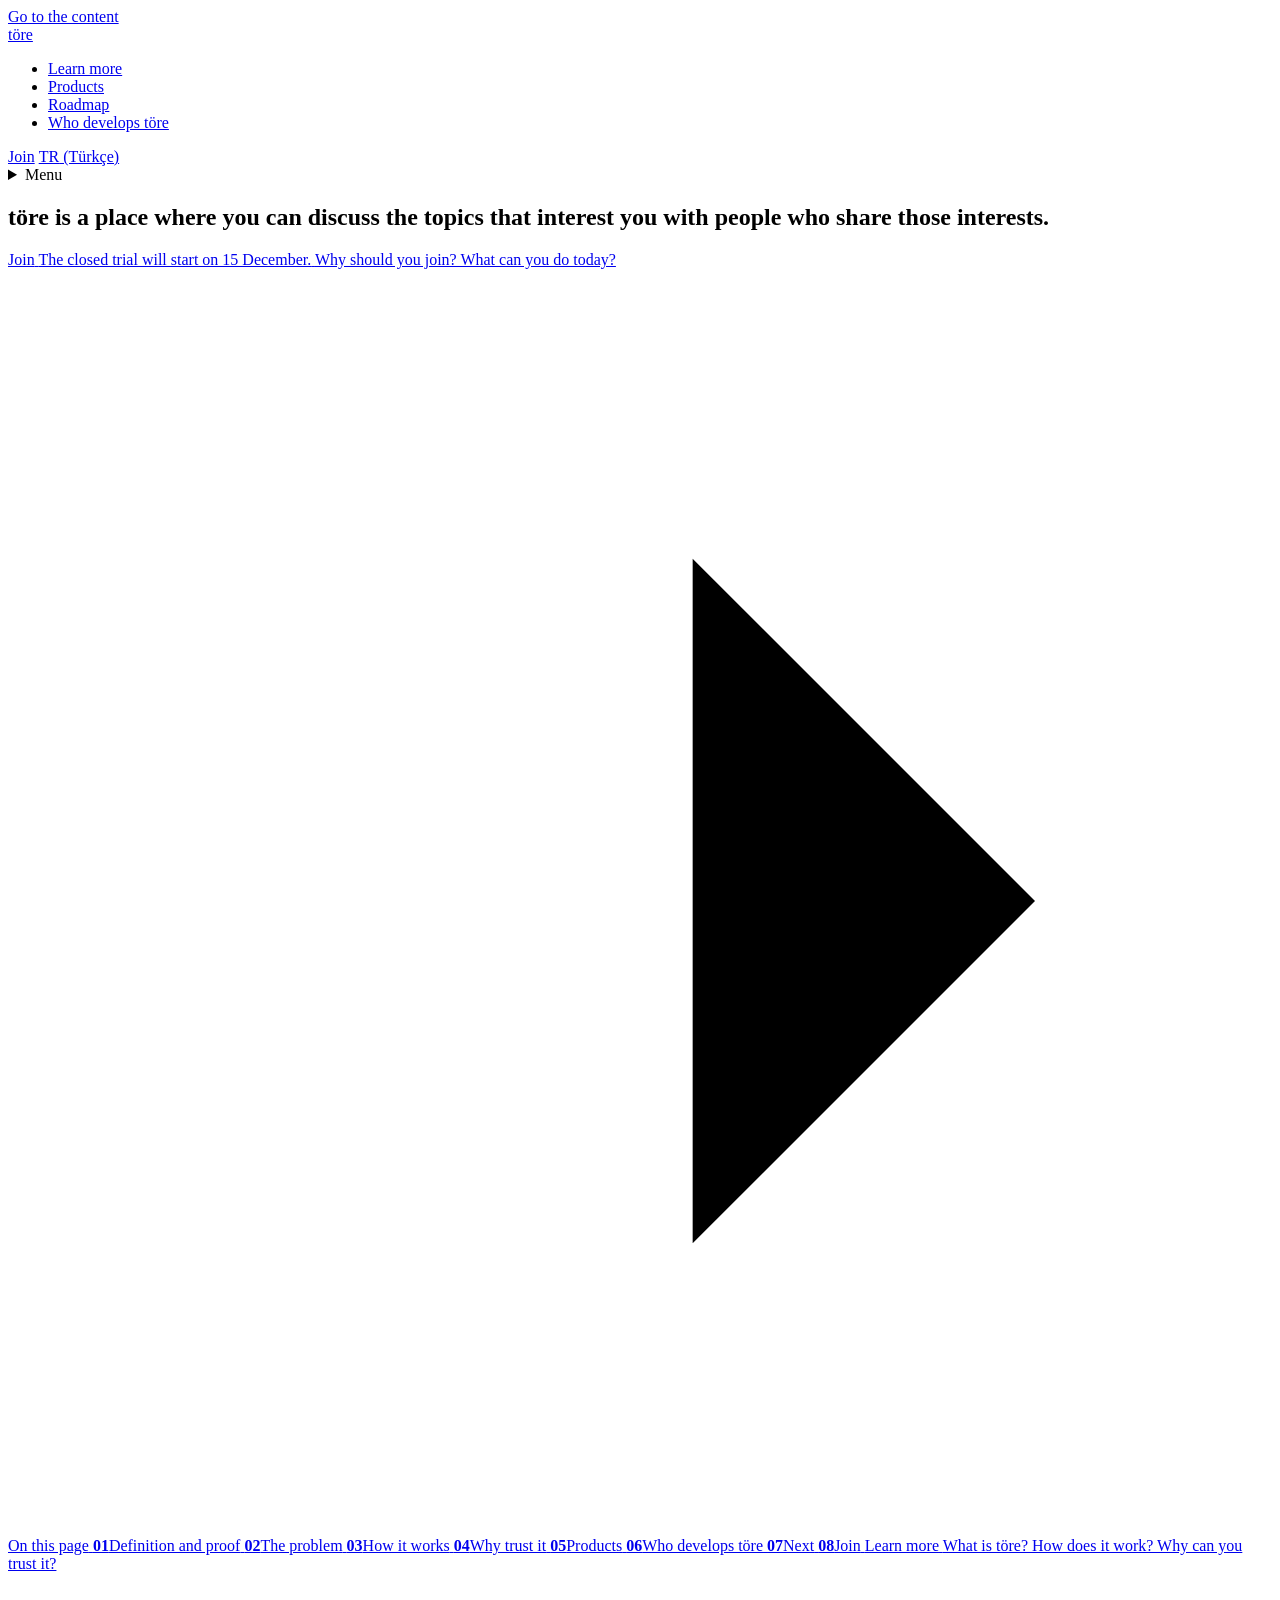
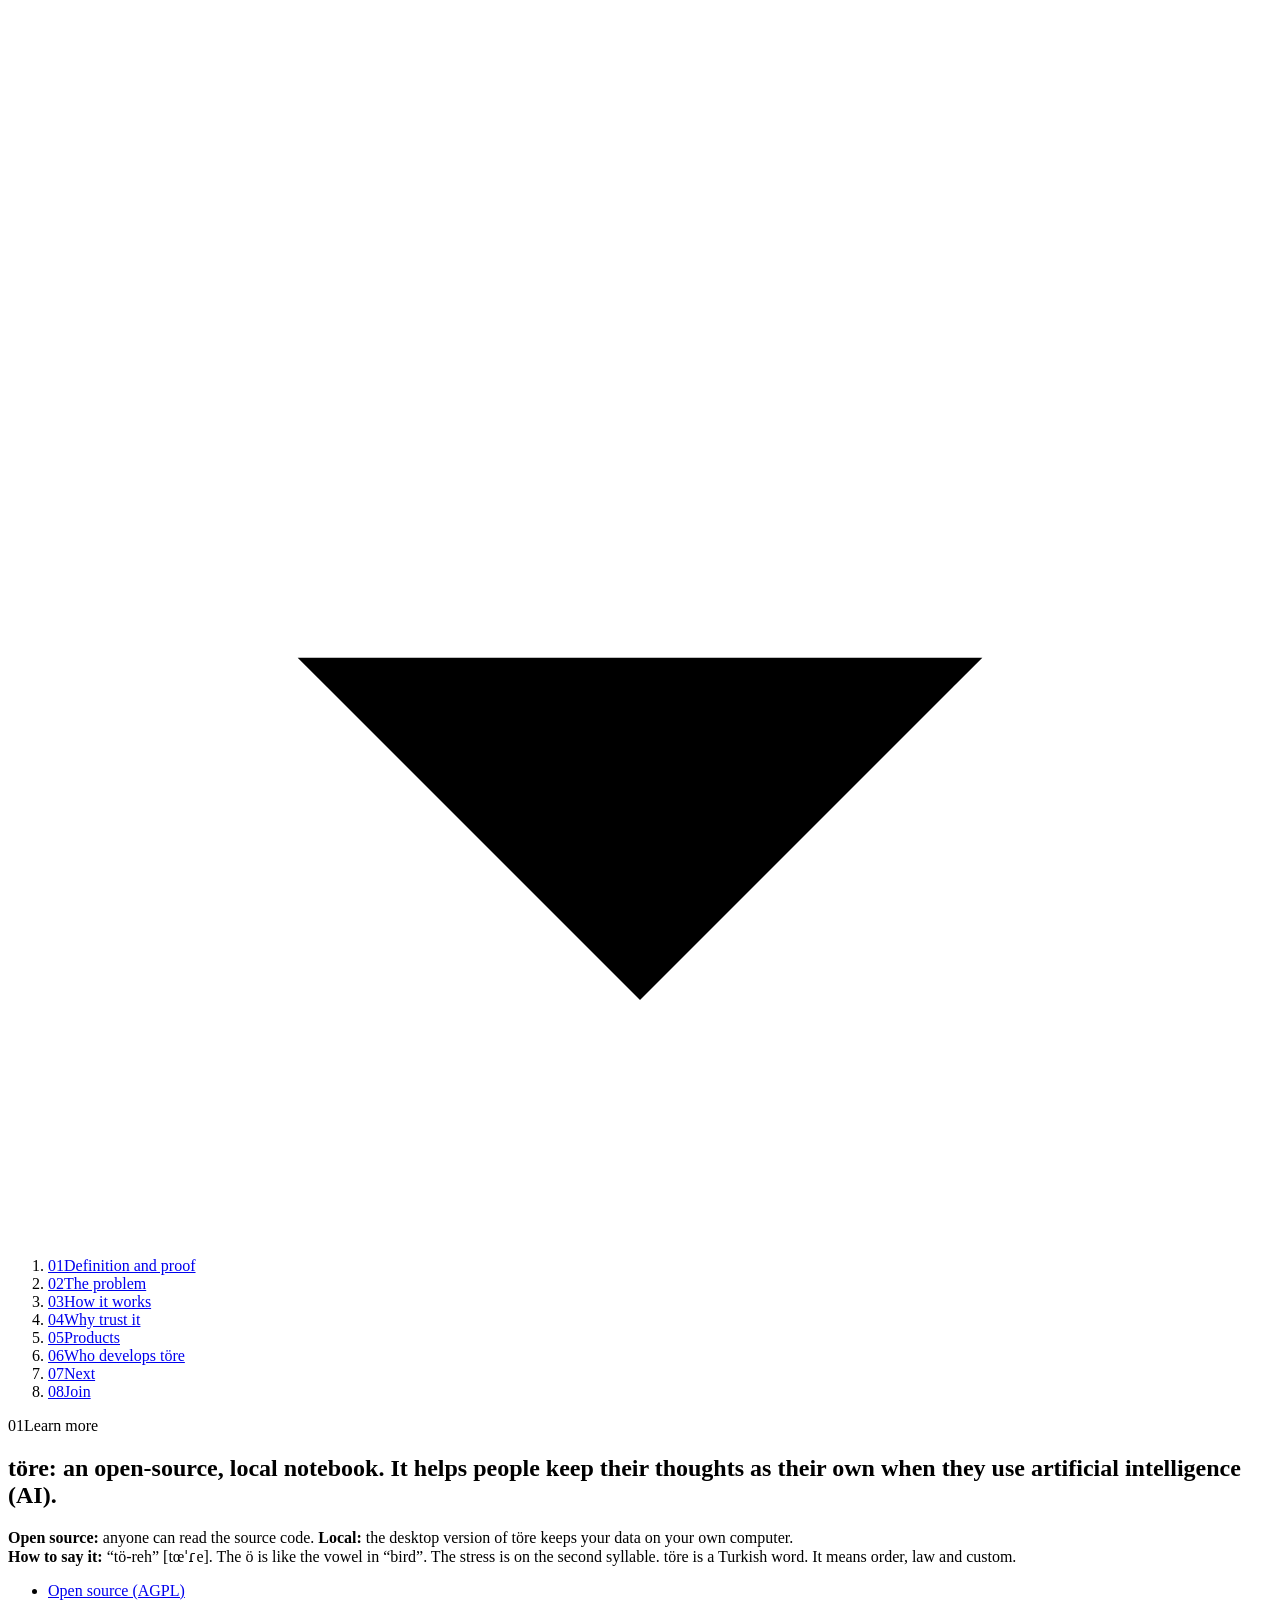
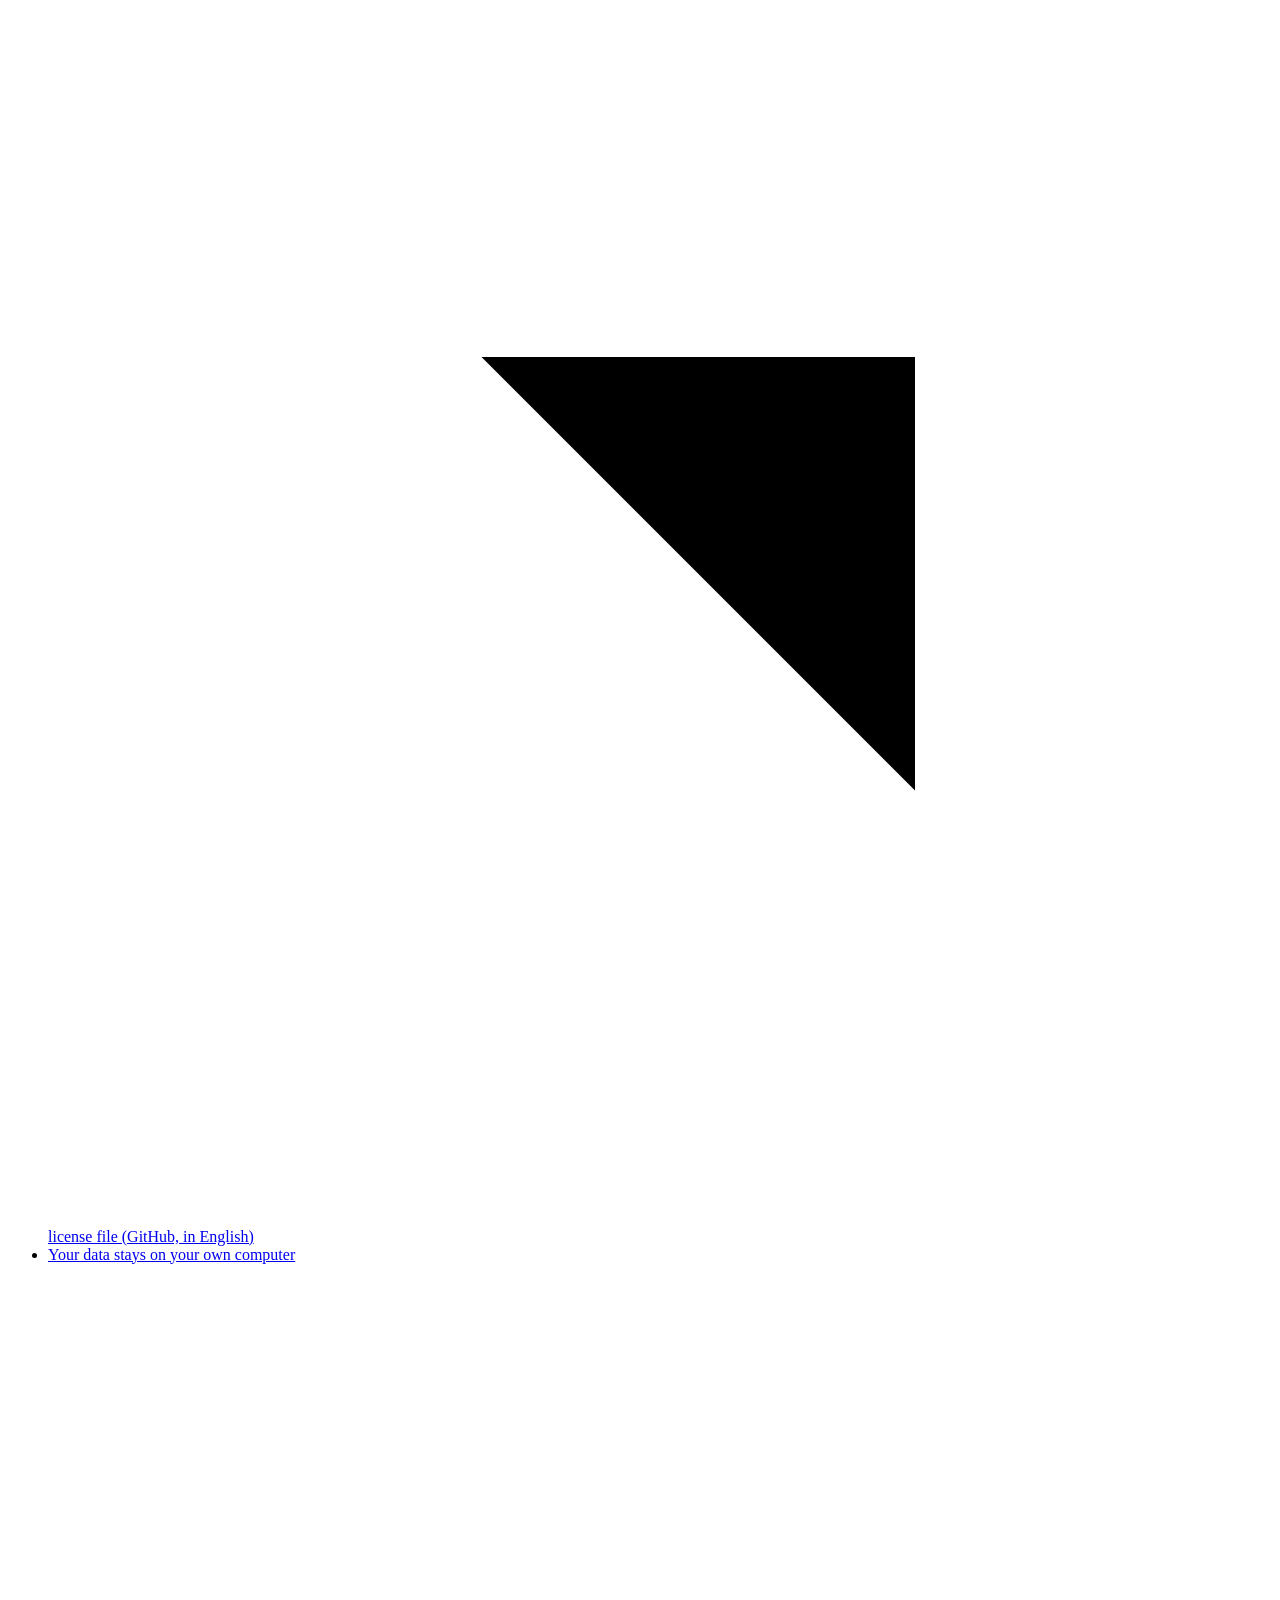
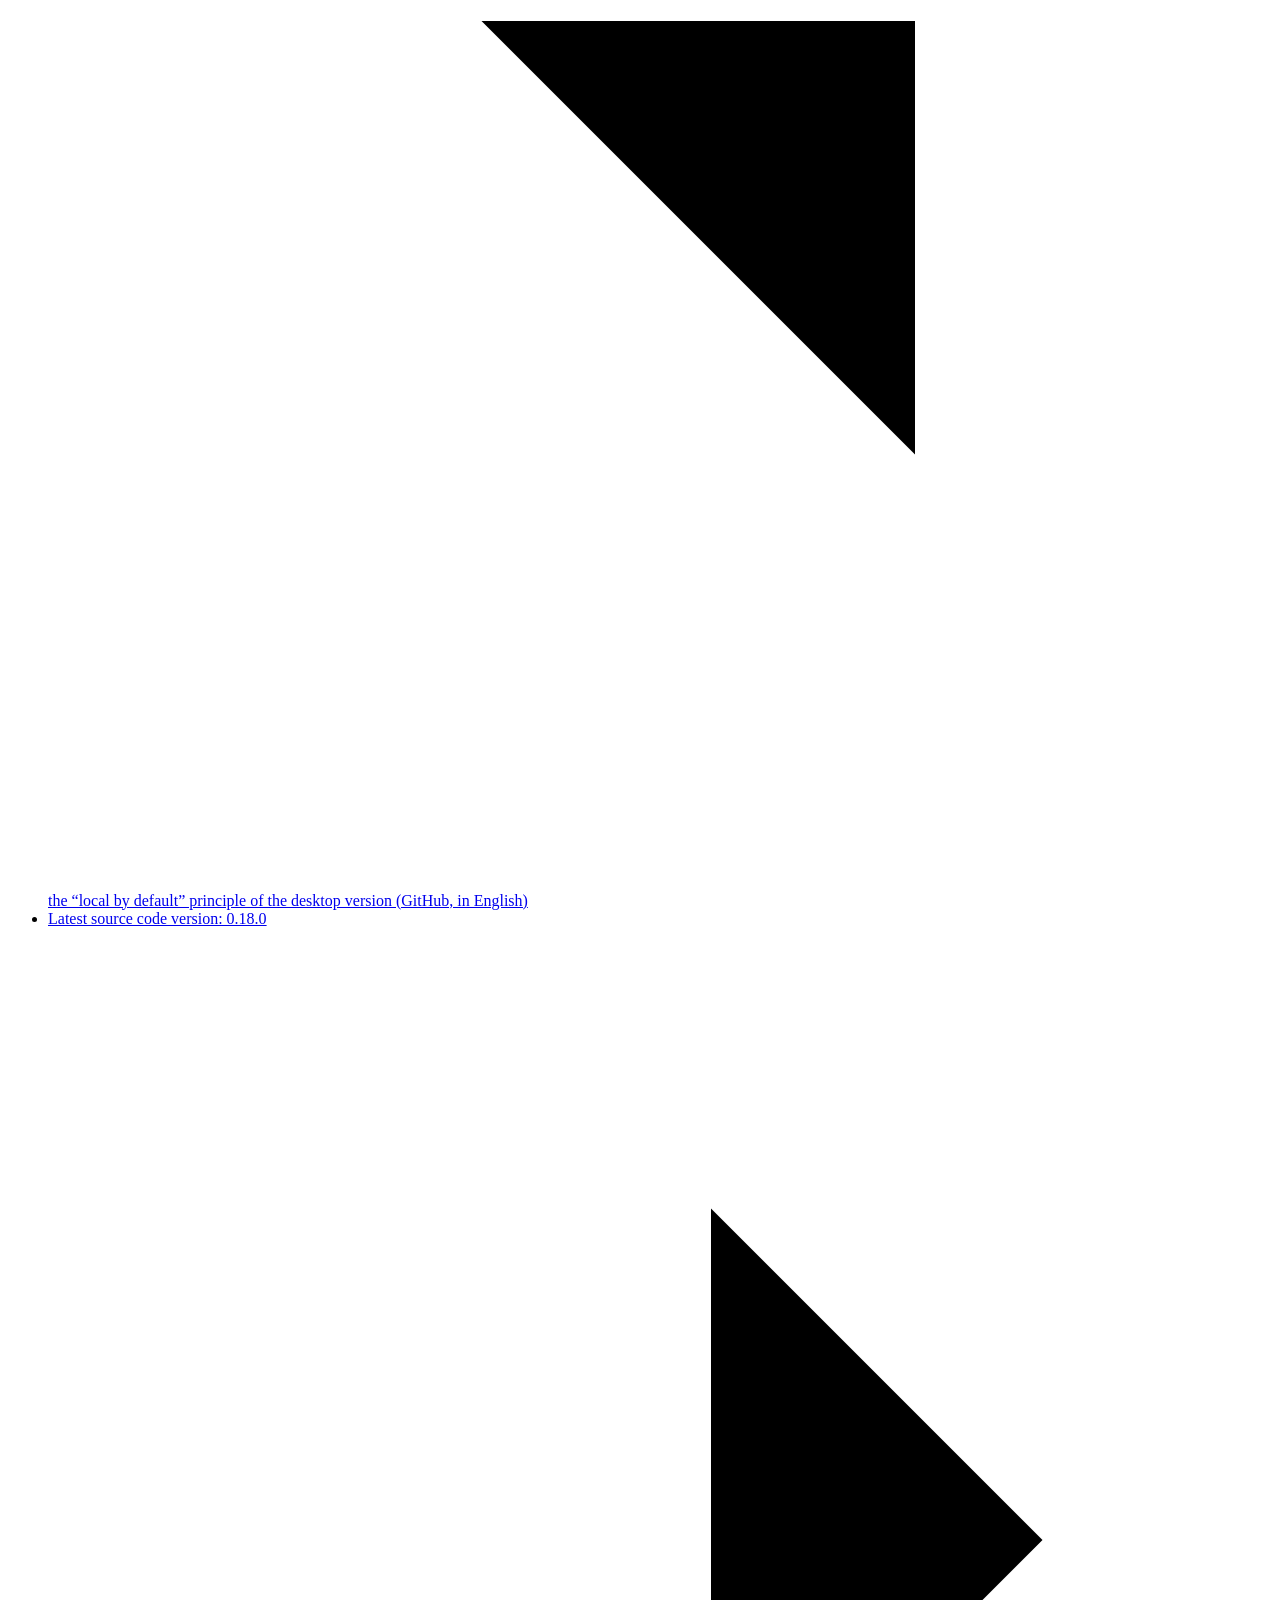
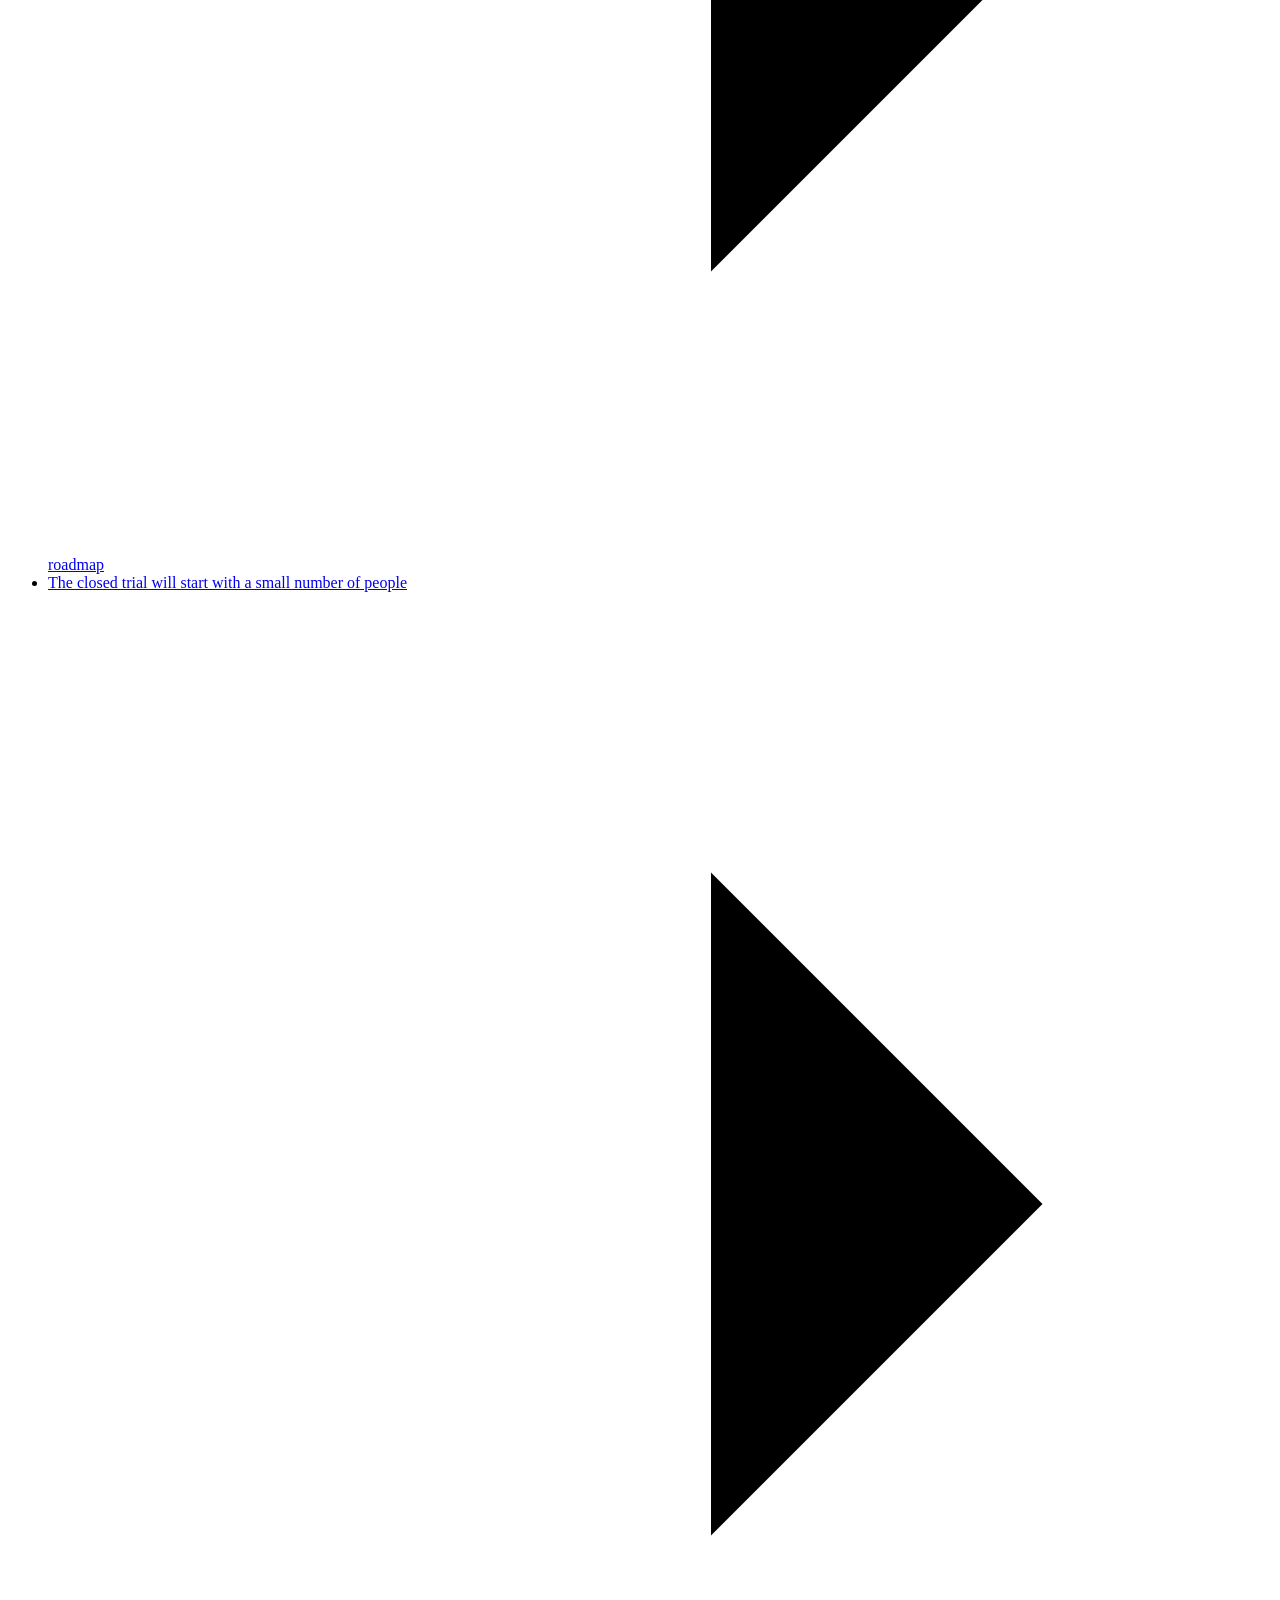
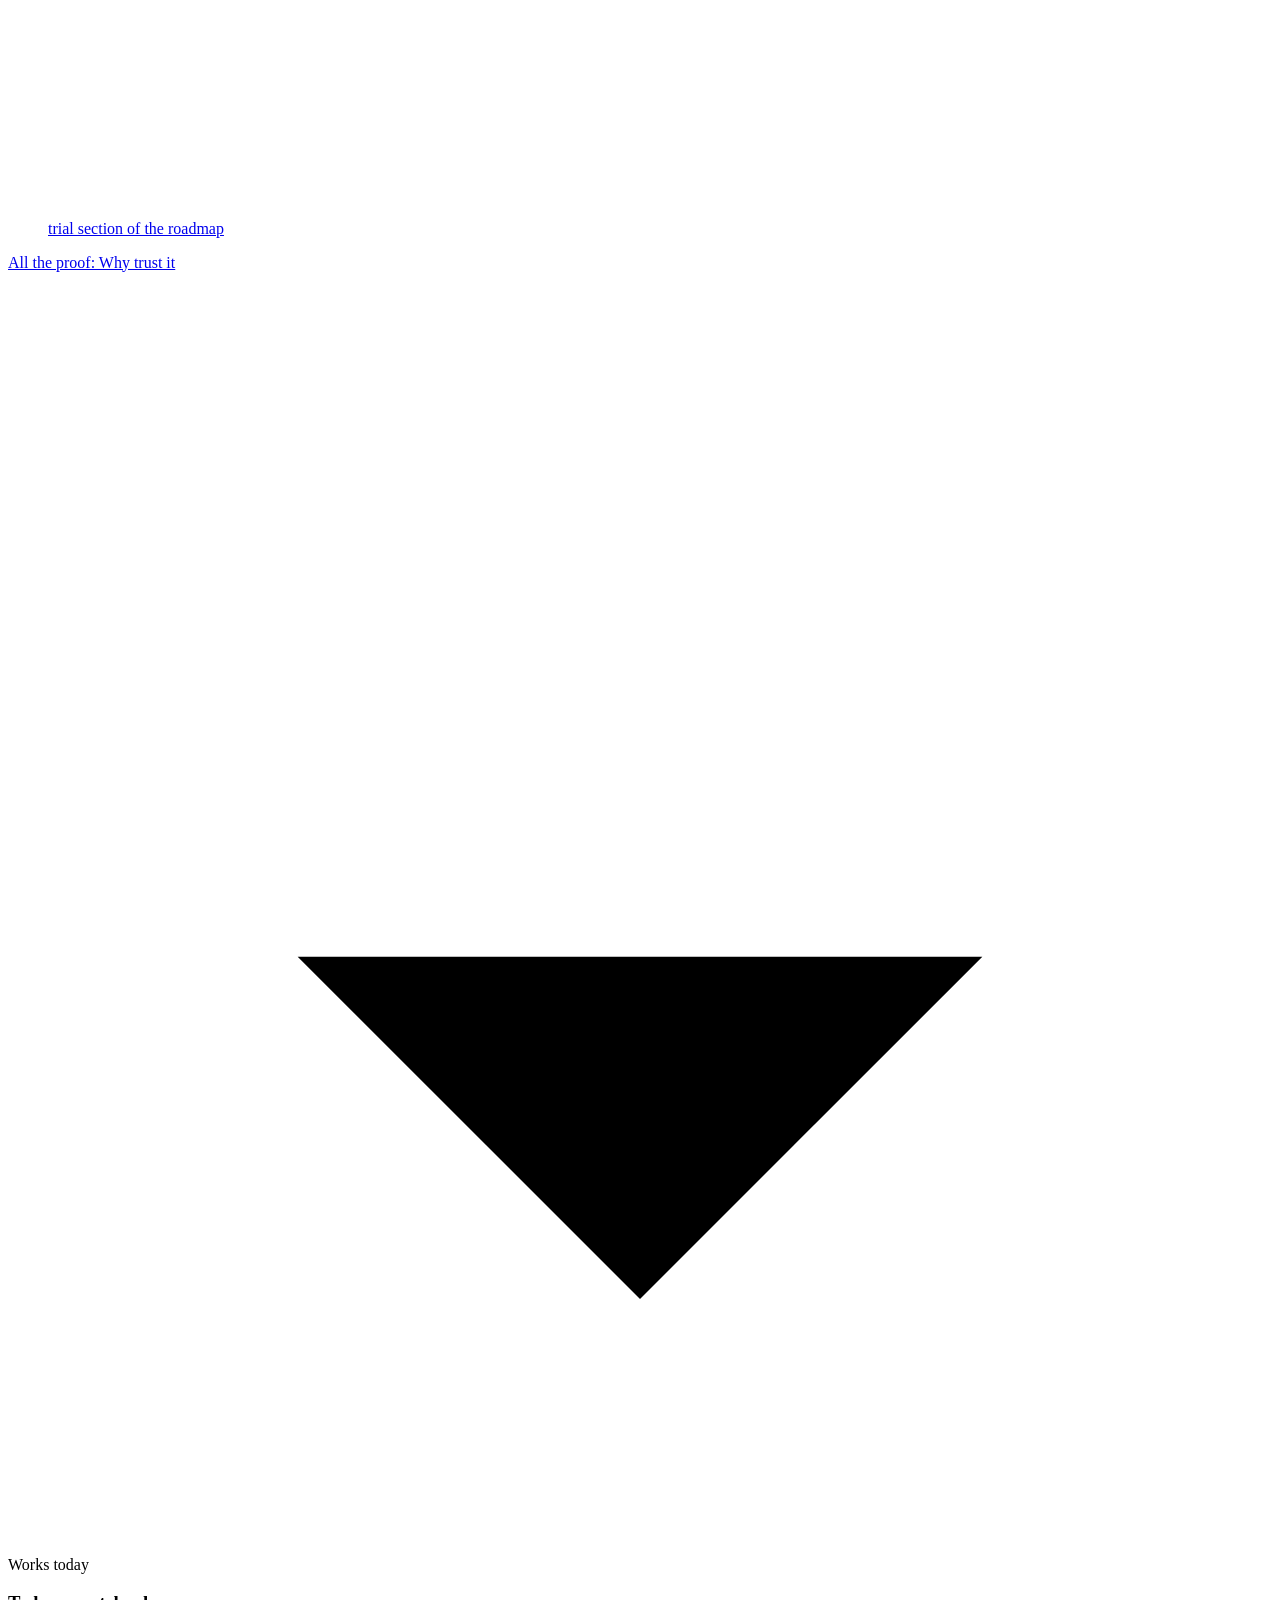
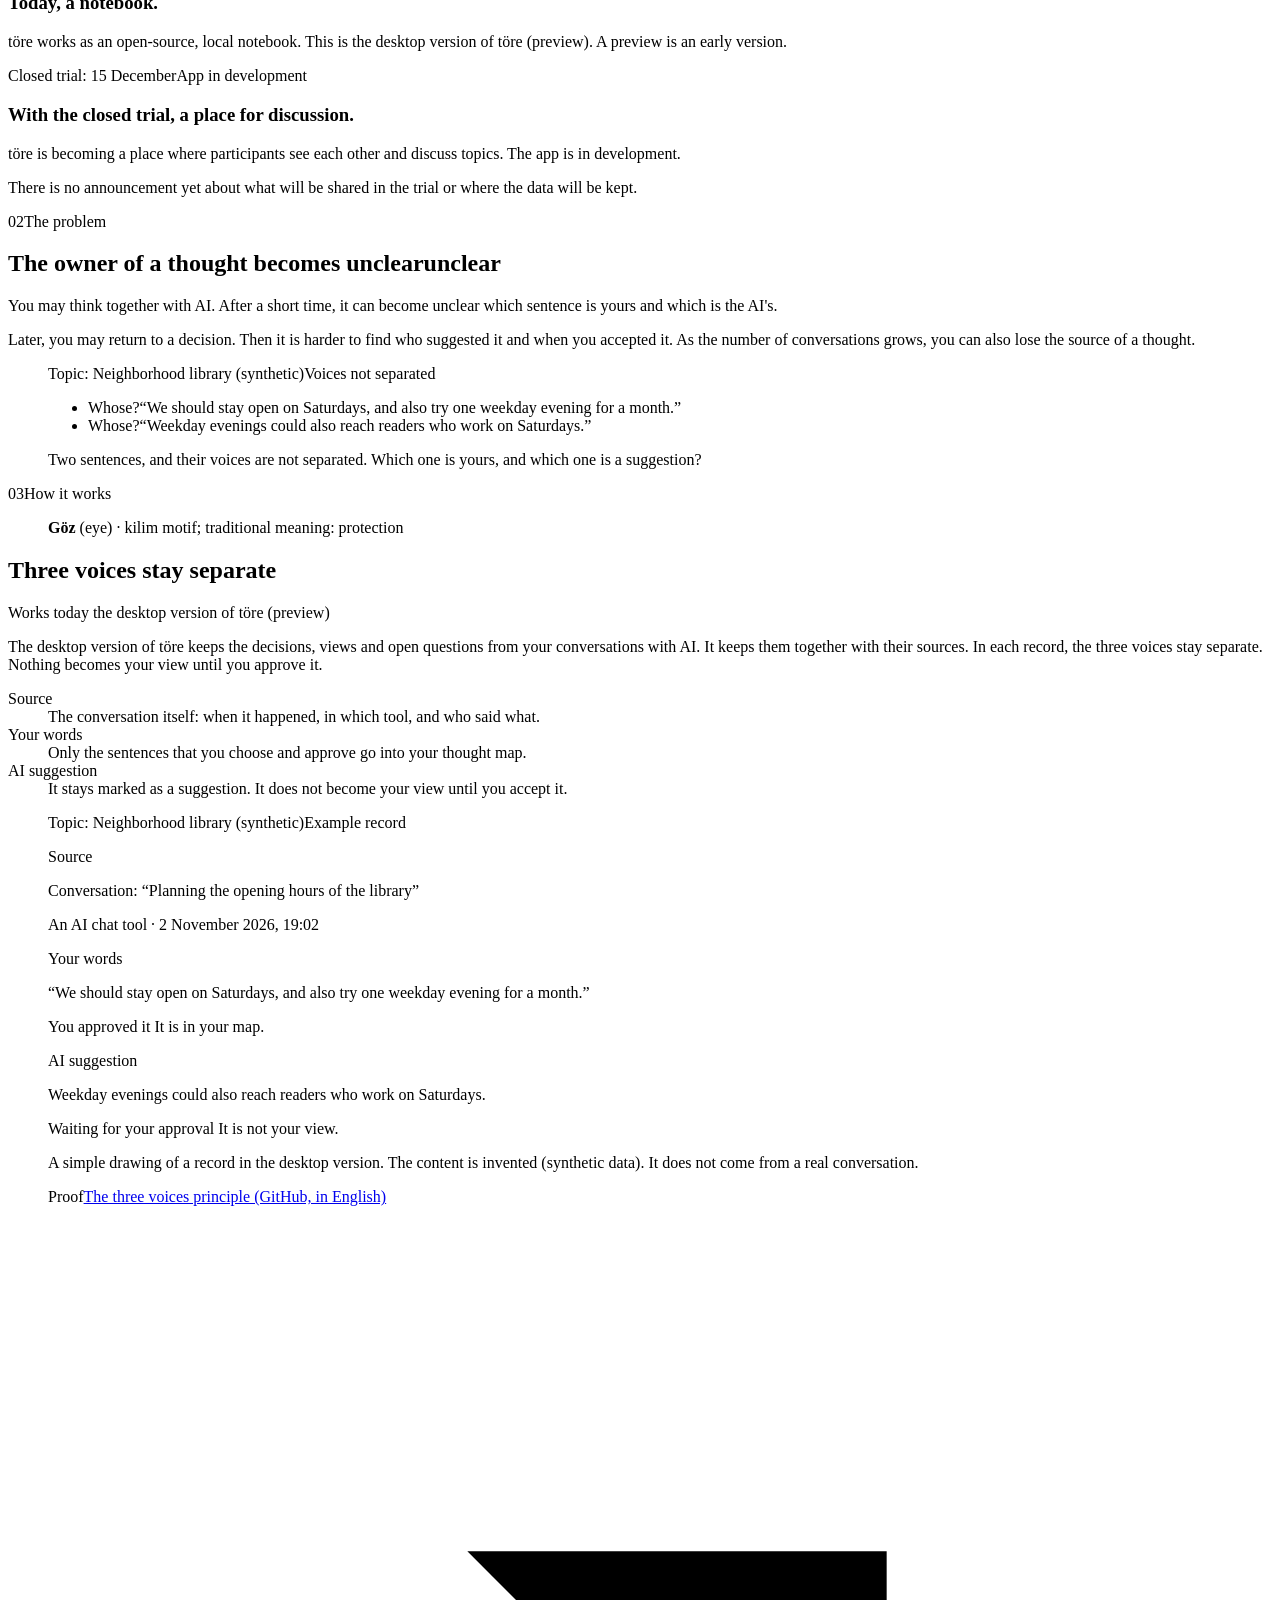
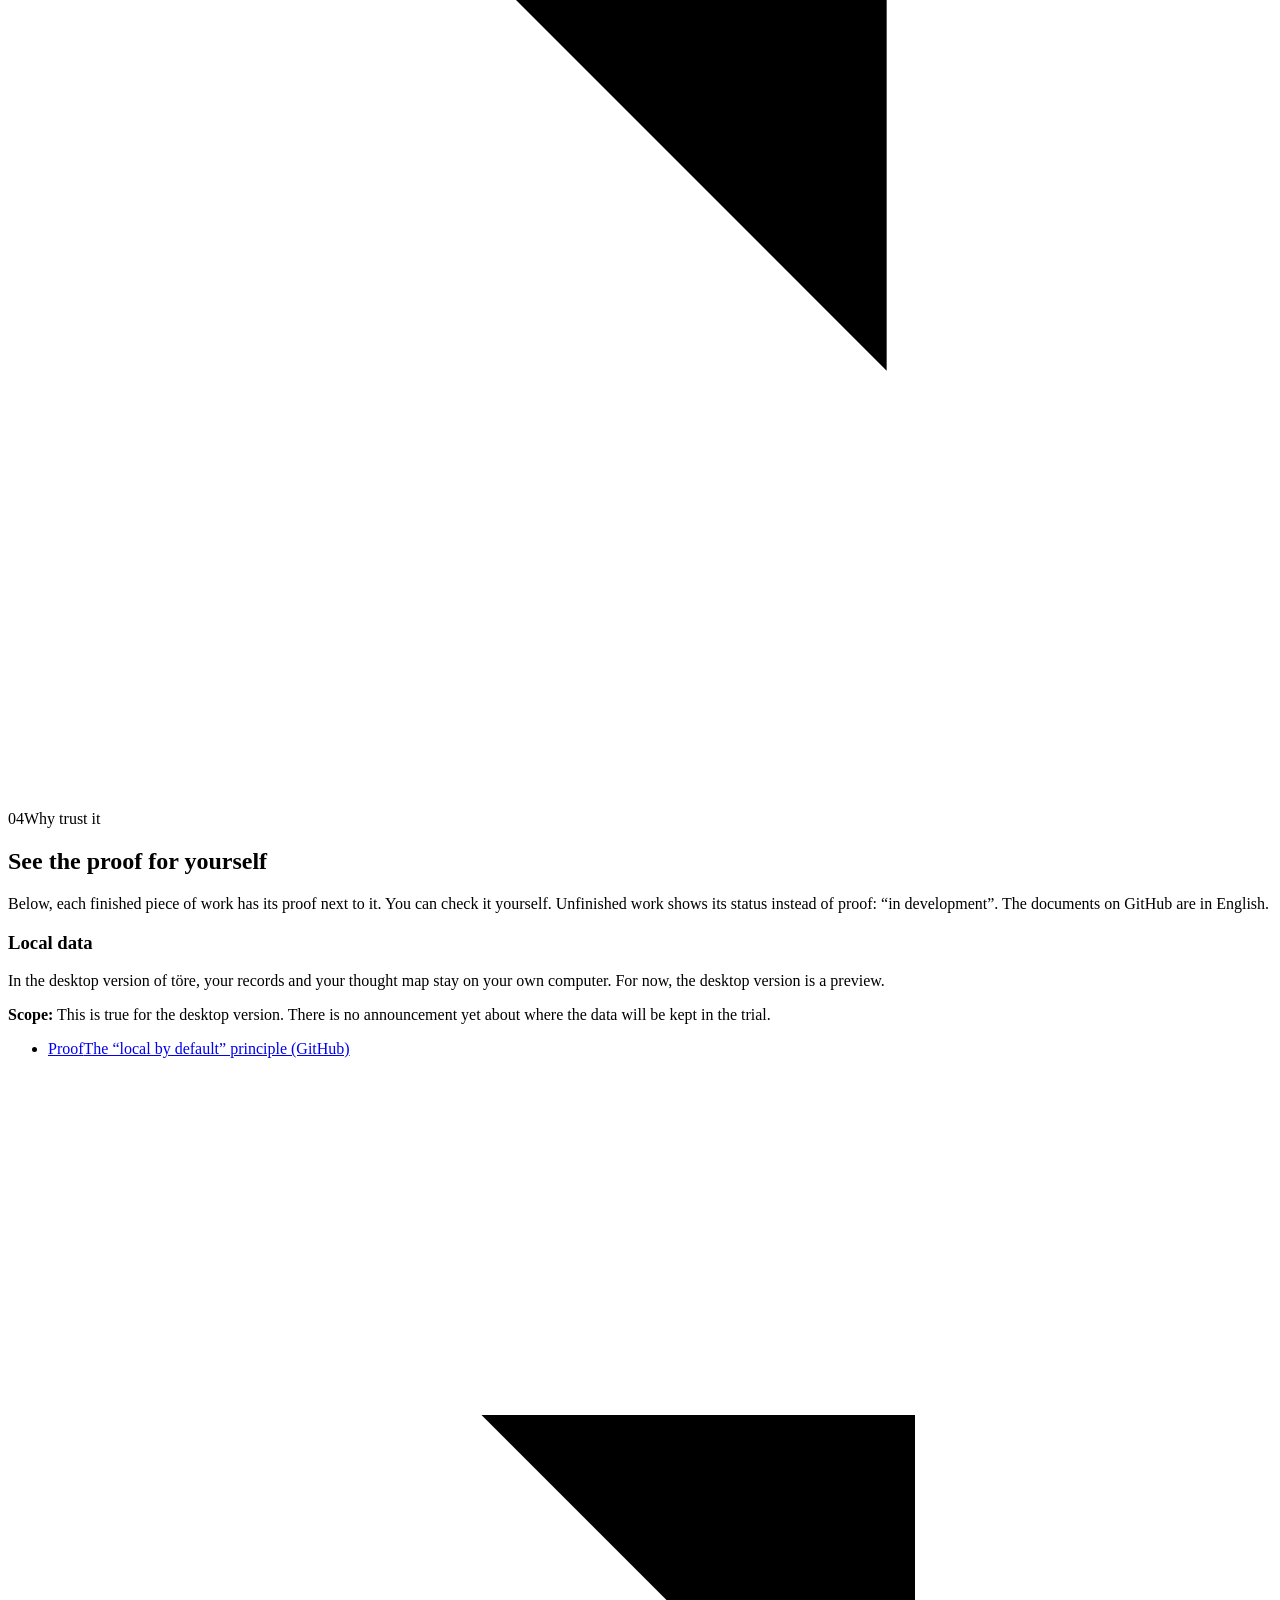
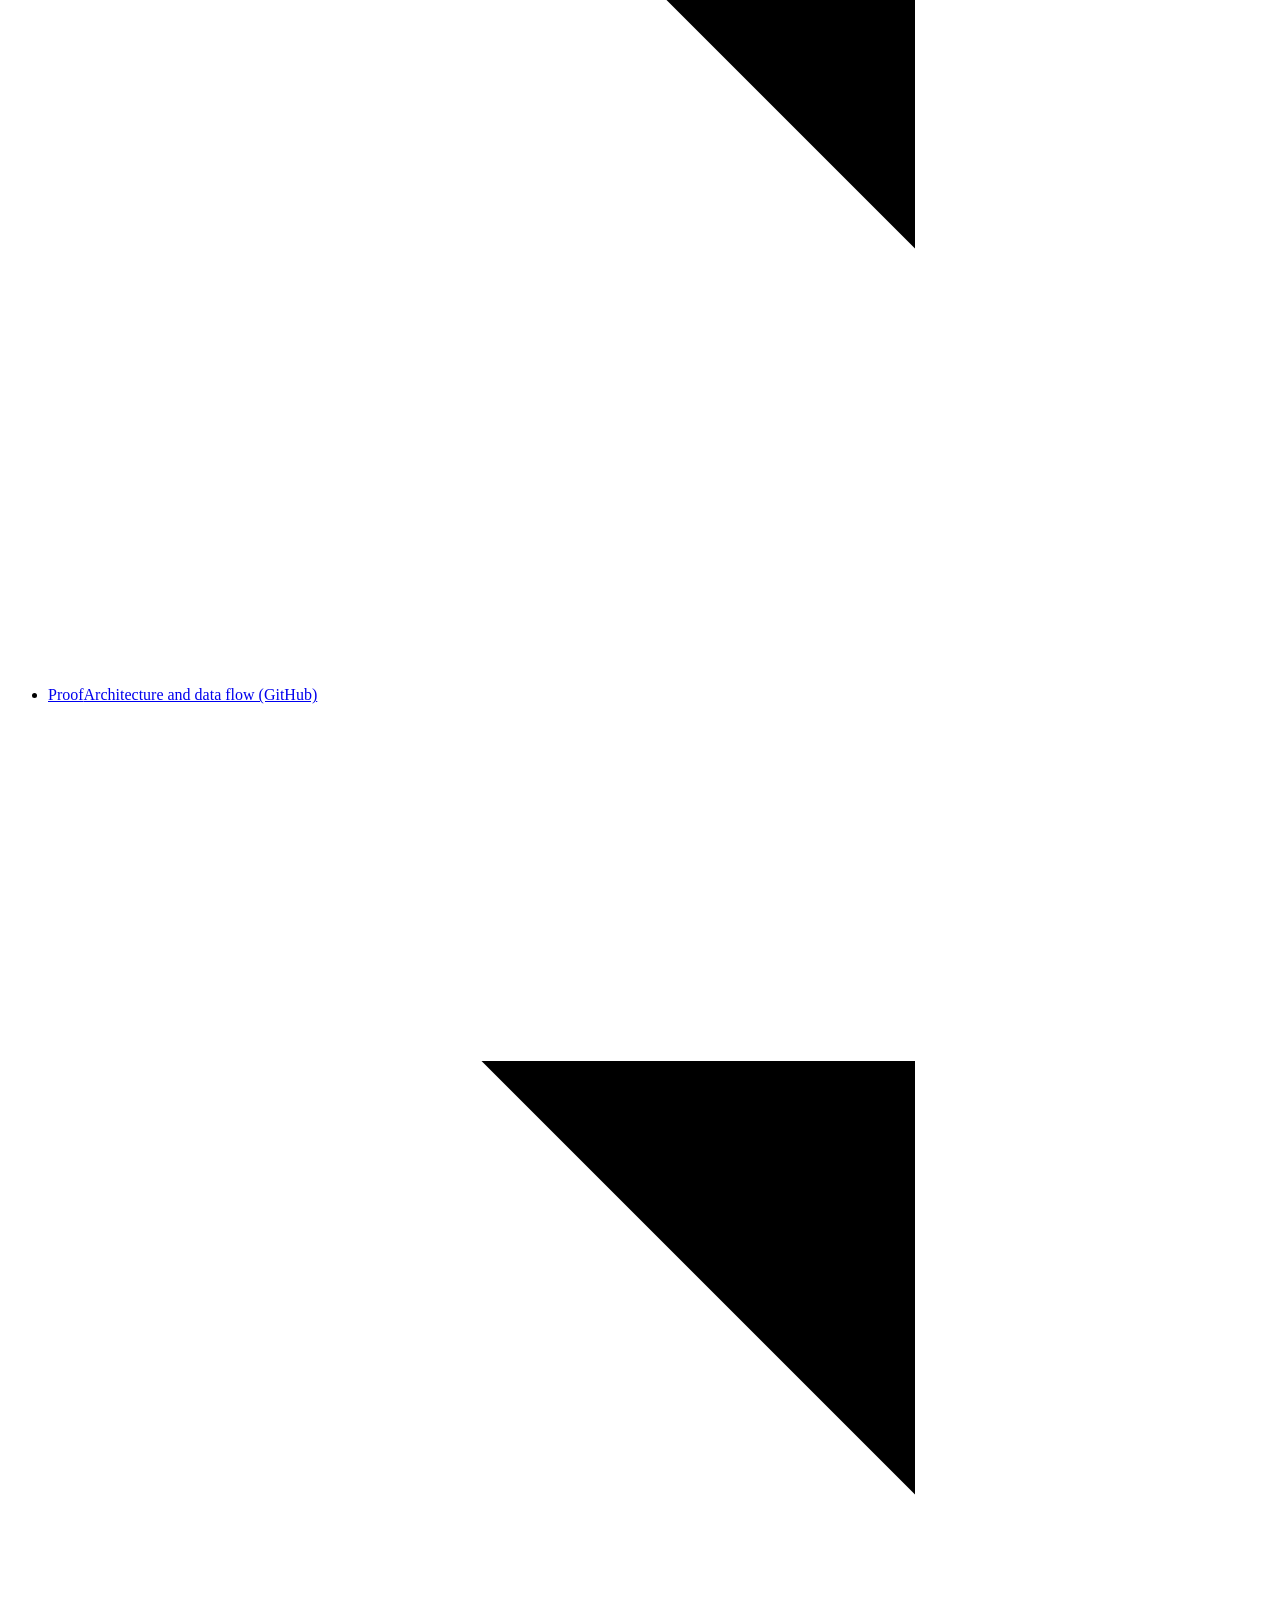
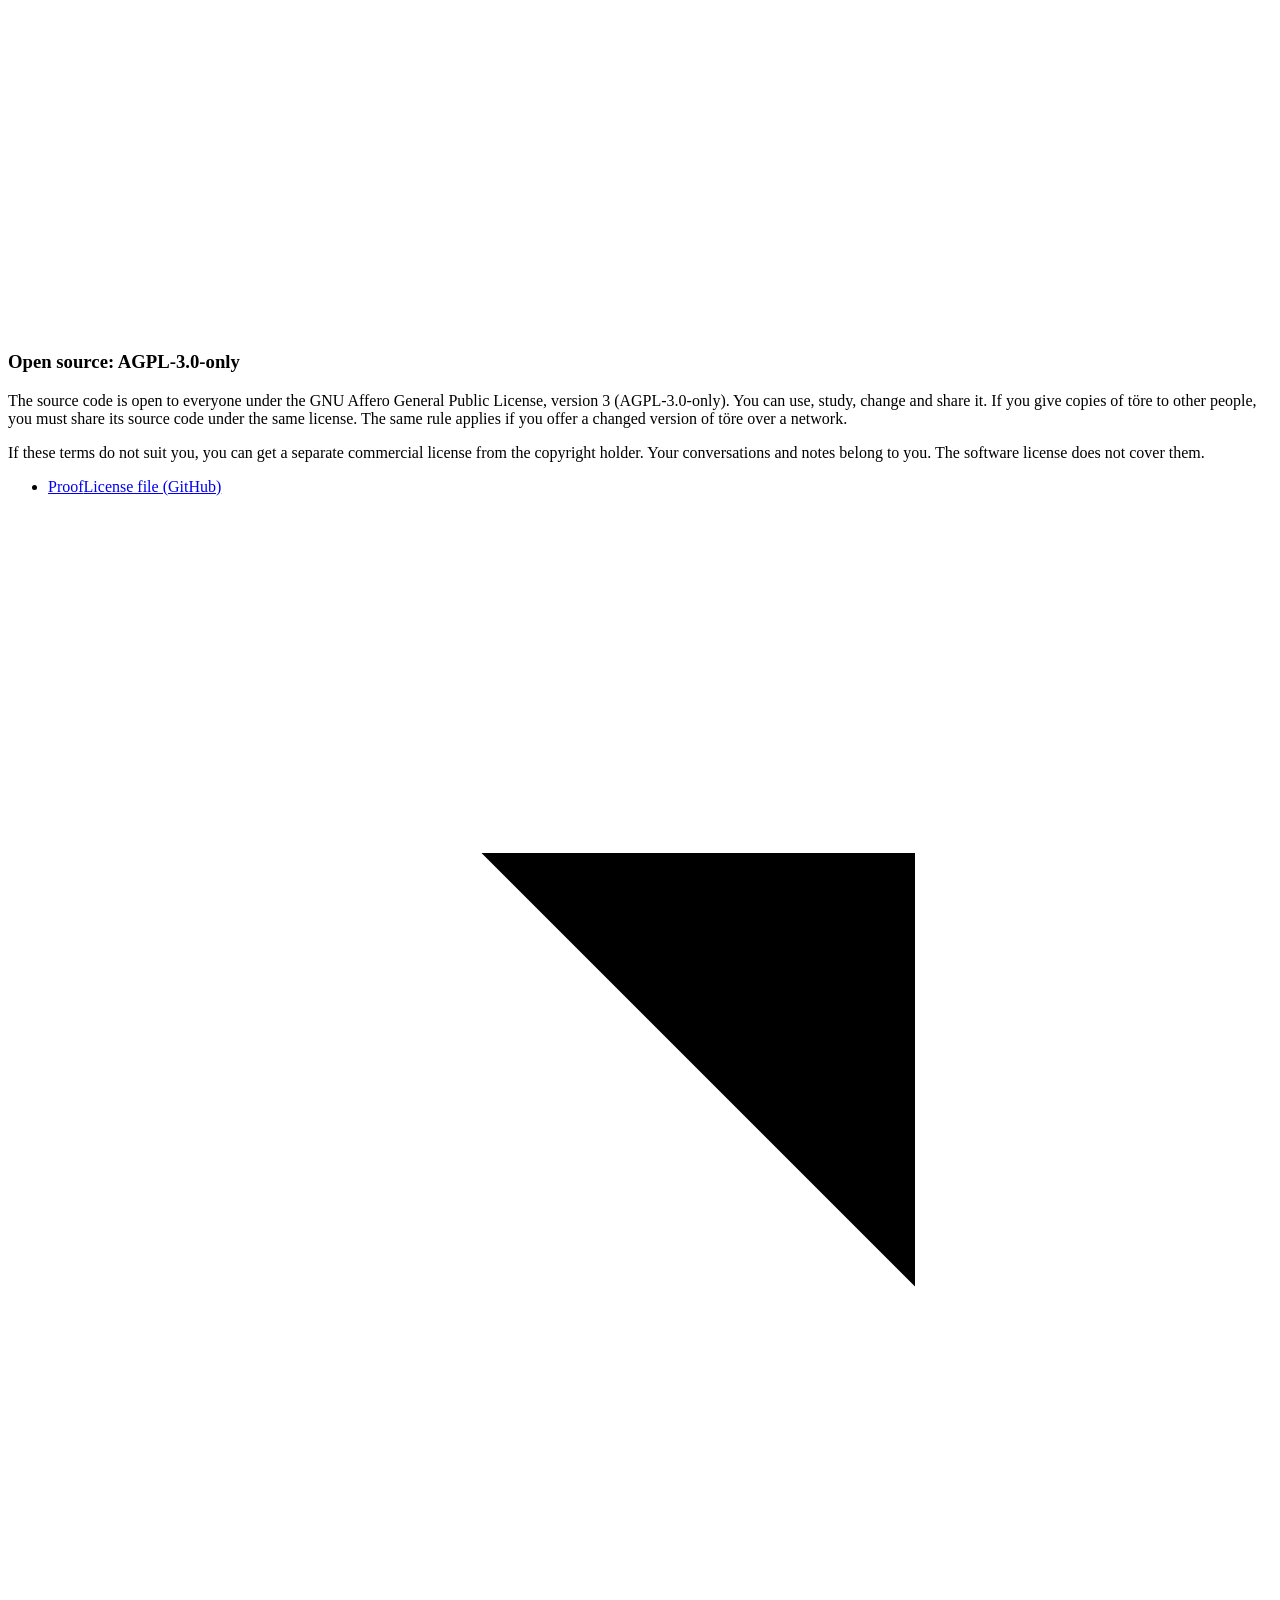
==== commit 727b0e2c: "töre site: dil seçimi, okunuş" ====
--- a/en/index.html
+++ b/en/index.html
@@ -118,7 +118,7 @@
       <div class="sahne sahne--tanim">
         <p class="etiket"><span class="etiket__no" aria-hidden="true">01</span>Learn more</p>
         <h2 class="tanim__baslik" id="bilgi-baslik"><span class="dev">t<span class="logo-harf">ö</span>re:</span> <span class="ince">an open-source, local notebook. It helps people keep their thoughts as their own when they use artificial intelligence (AI).</span></h2>
-        <p class="tanim__sozluk"><b>Open source:</b> anyone can read the source code. <b>Local:</b> the desktop version of töre keeps your data on your own computer.<br><b>How to say it:</b> “tö-reh” <span class="okunus__ipa">[tœˈɾe]</span>. The ö is like the vowel in “bird”. The stress is on the second syllable. <span lang="tr">töre</span> is a Turkish word. It means how a community lives together.</p>
+        <p class="tanim__sozluk"><b>Open source:</b> anyone can read the source code. <b>Local:</b> the desktop version of töre keeps your data on your own computer.<br><b>How to say it:</b> “tö-reh” <span class="okunus__ipa">[tœˈɾe]</span>. The ö is like the vowel in “bird”. The stress is on the second syllable. <span lang="tr">töre</span> is a Turkish word. It means order, law and custom.</p>
         <ul class="kanitlar">
           <li><a class="kanit" href="https://github.com/ondersamet97/tore/blob/main/LICENSE"><span class="kanit__ad">Open source (AGPL)<svg class="ok" viewBox="0 0 24 24" aria-hidden="true" focusable="false"><path d="M7 17 17 7M8.5 7H17v8.5"/></svg></span><span class="kanit__yer">license file (GitHub, in English)</span></a></li>
           <li><a class="kanit" href="https://github.com/ondersamet97/tore#principles"><span class="kanit__ad">Your data stays on your own computer<svg class="ok" viewBox="0 0 24 24" aria-hidden="true" focusable="false"><path d="M7 17 17 7M8.5 7H17v8.5"/></svg></span><span class="kanit__yer">the “local by default” principle of the desktop version (GitHub, in English)</span></a></li>
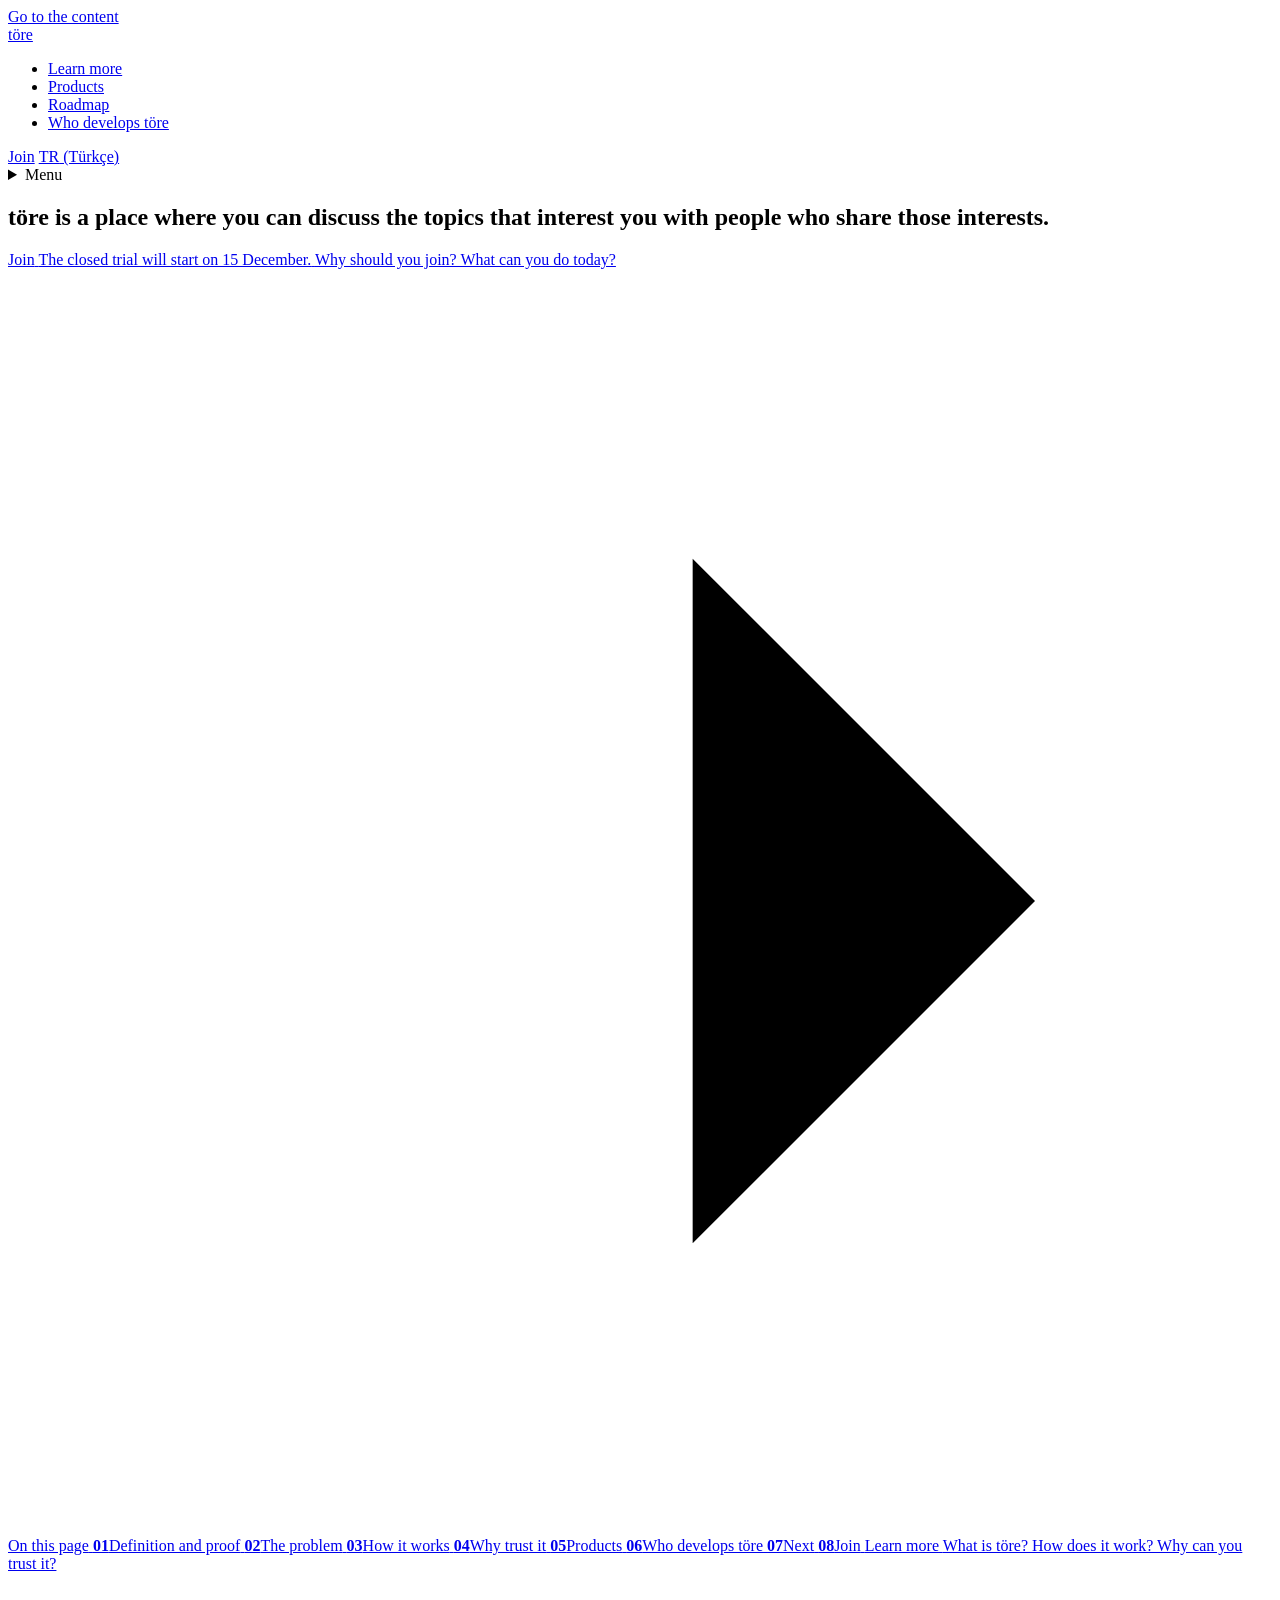
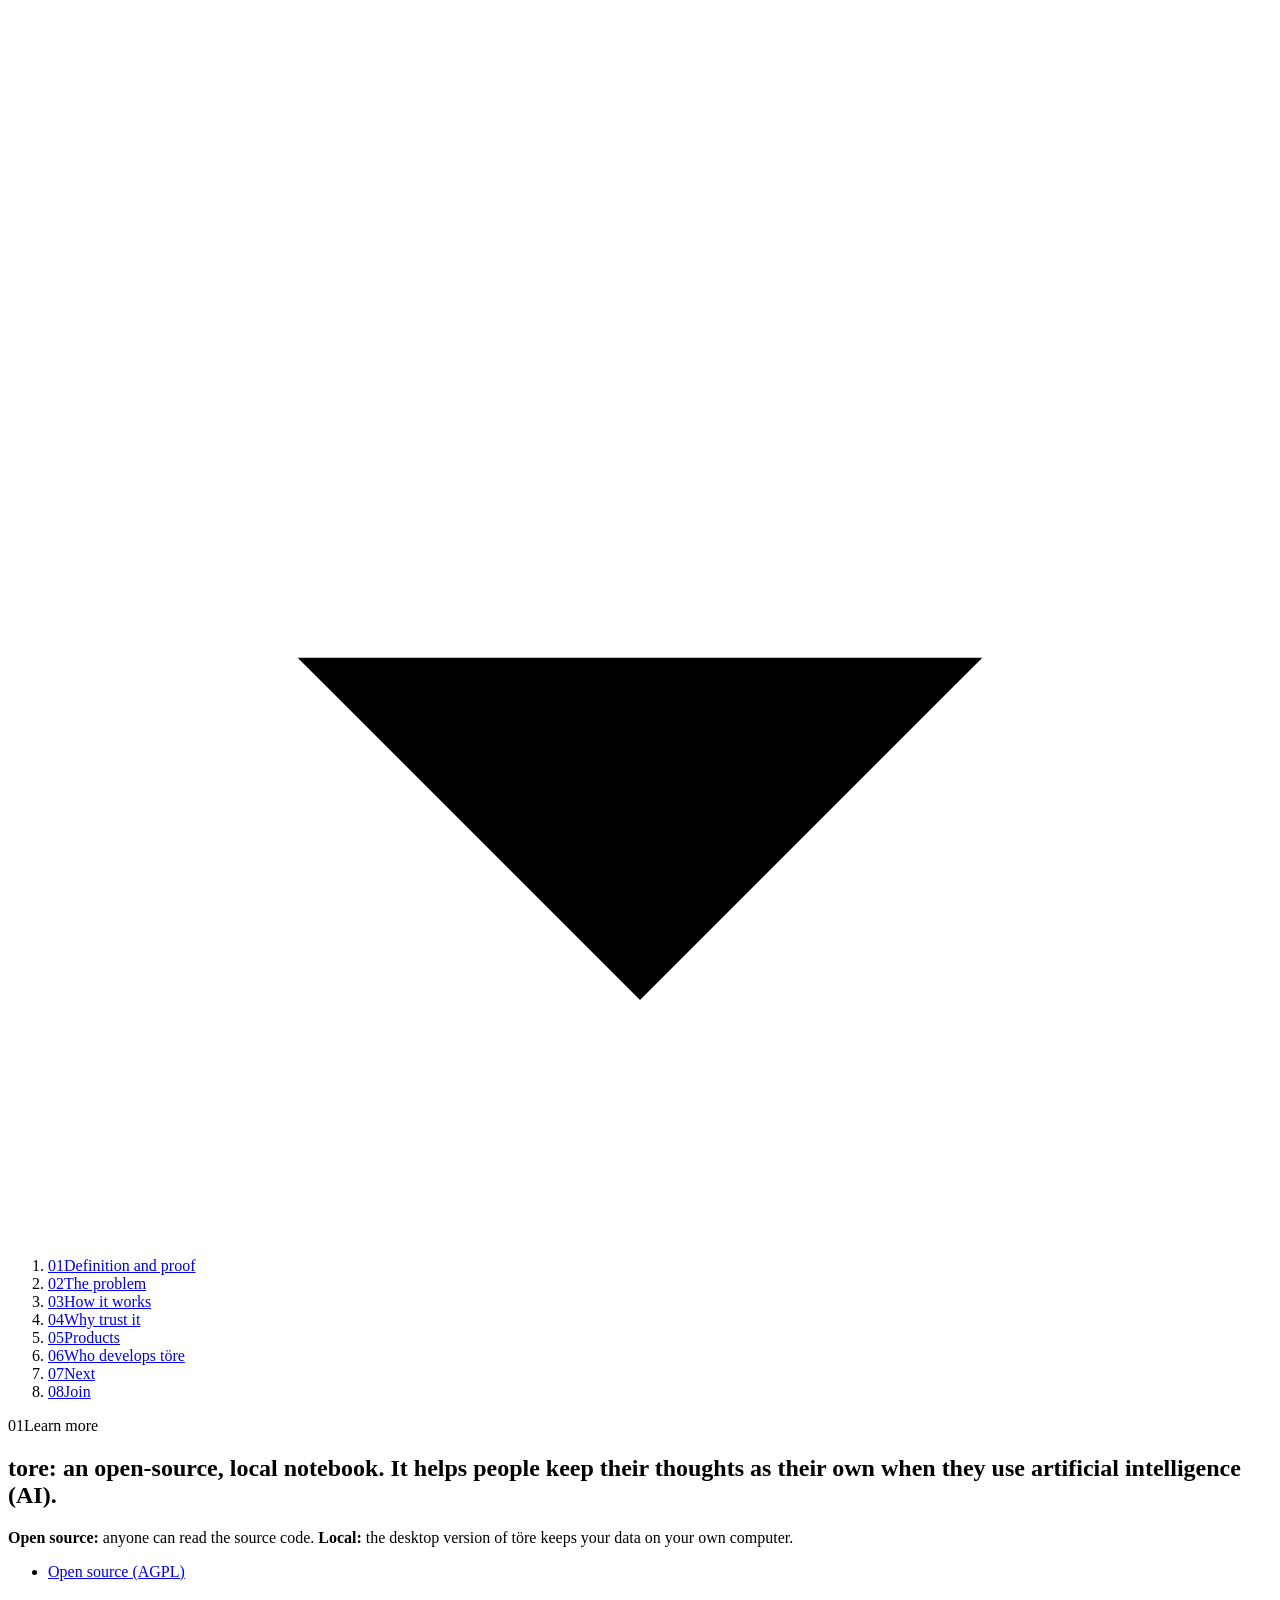
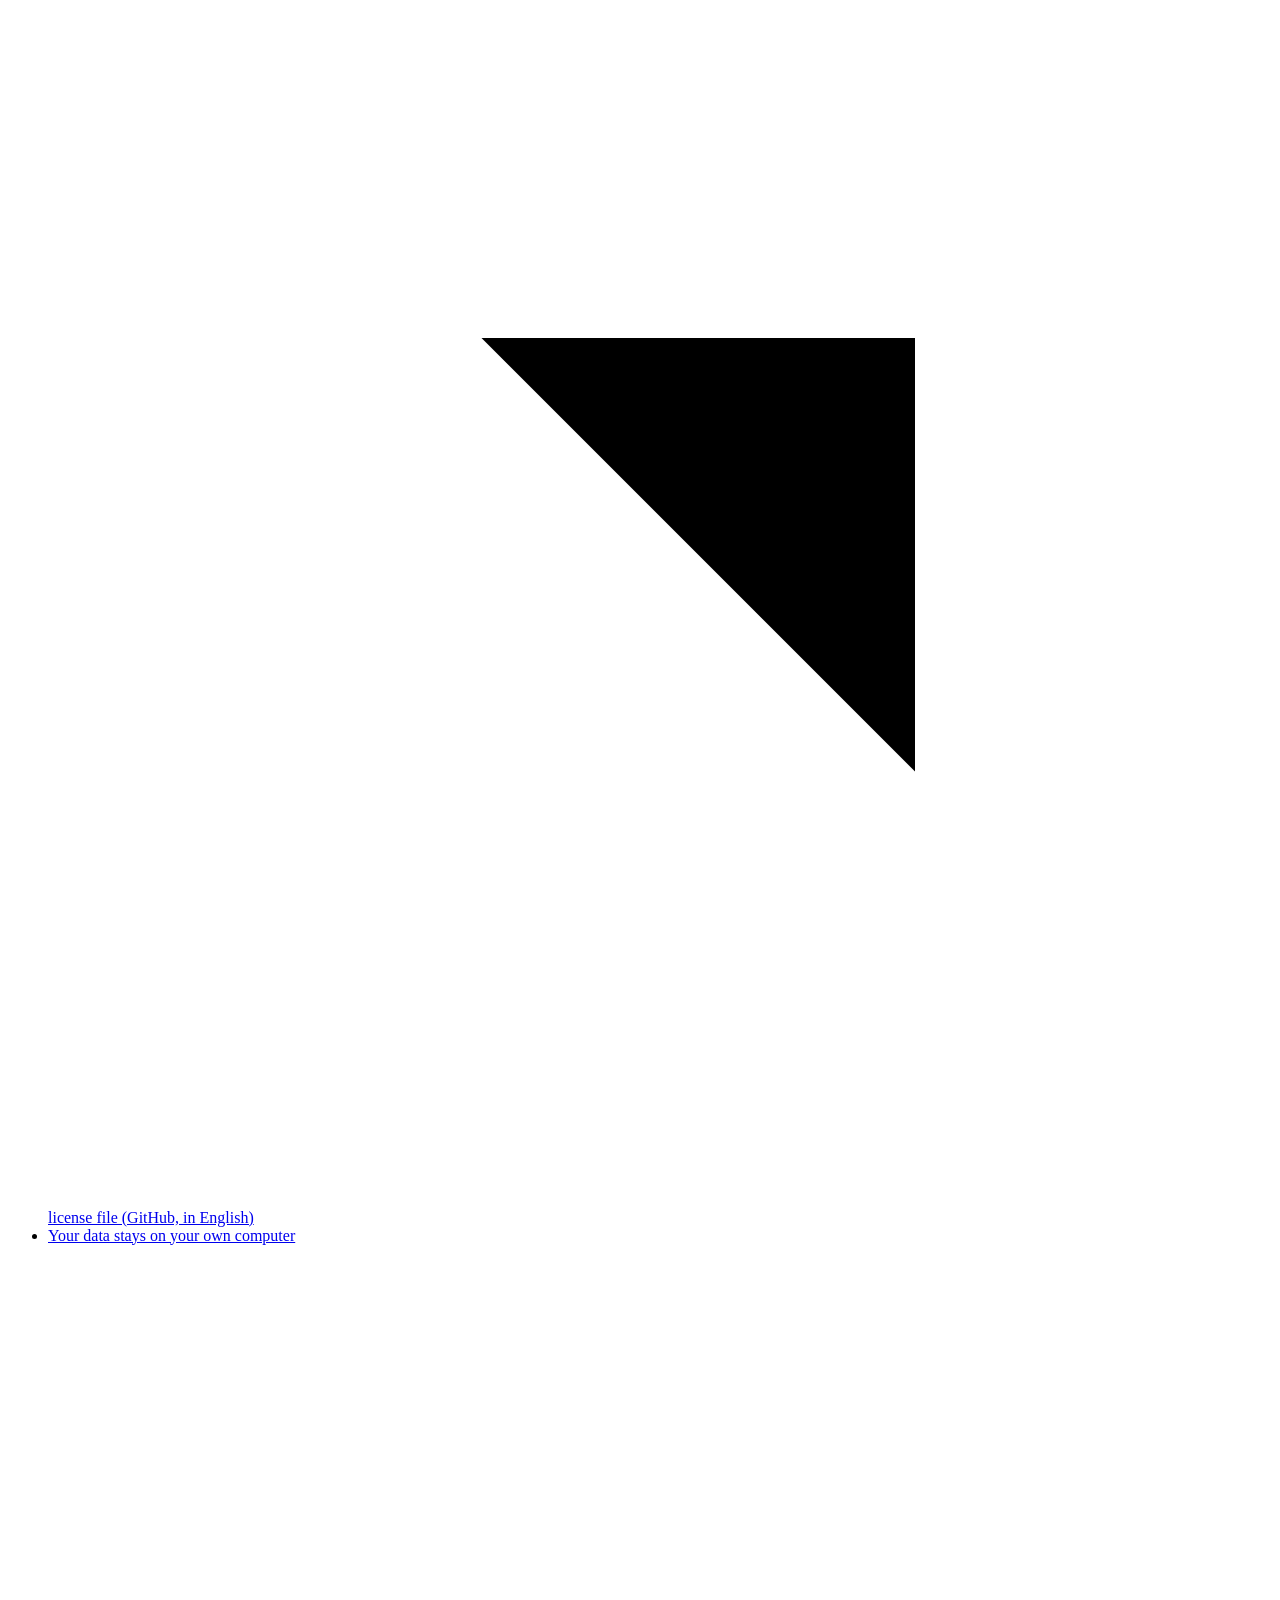
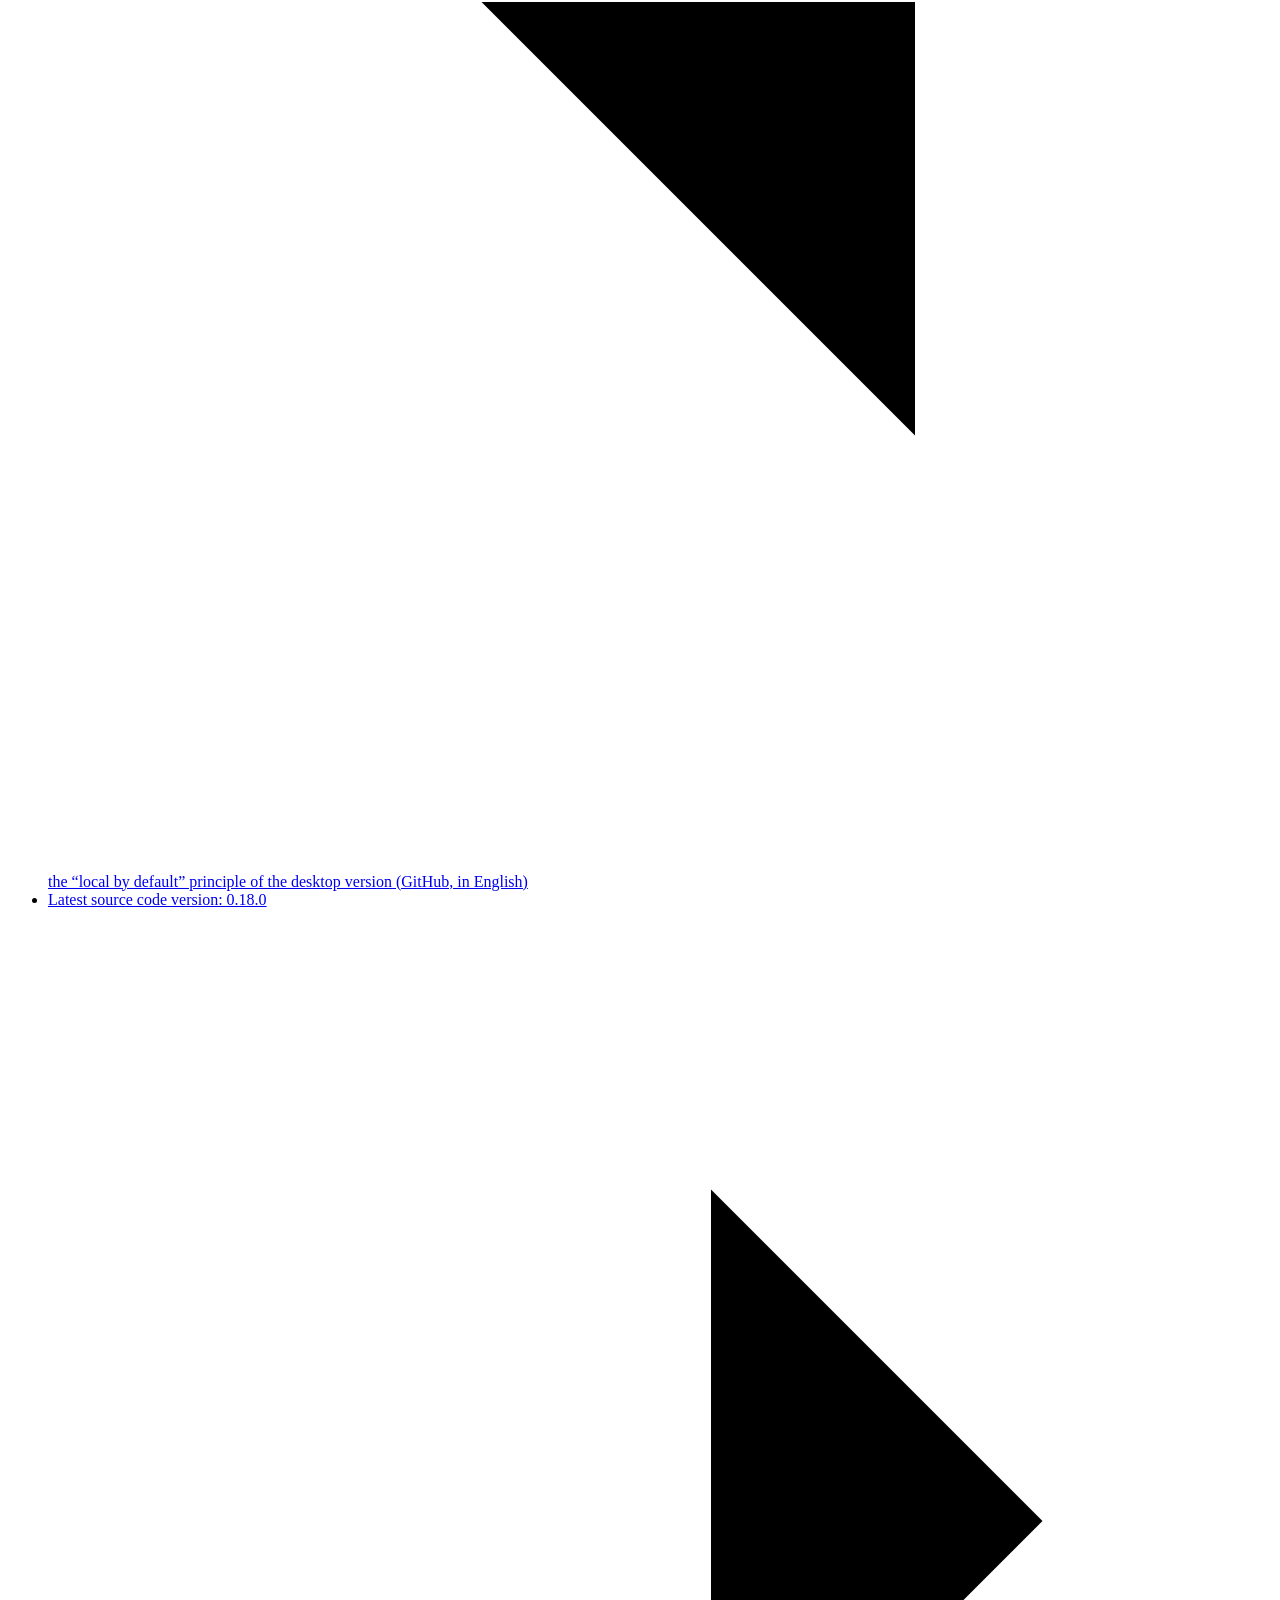
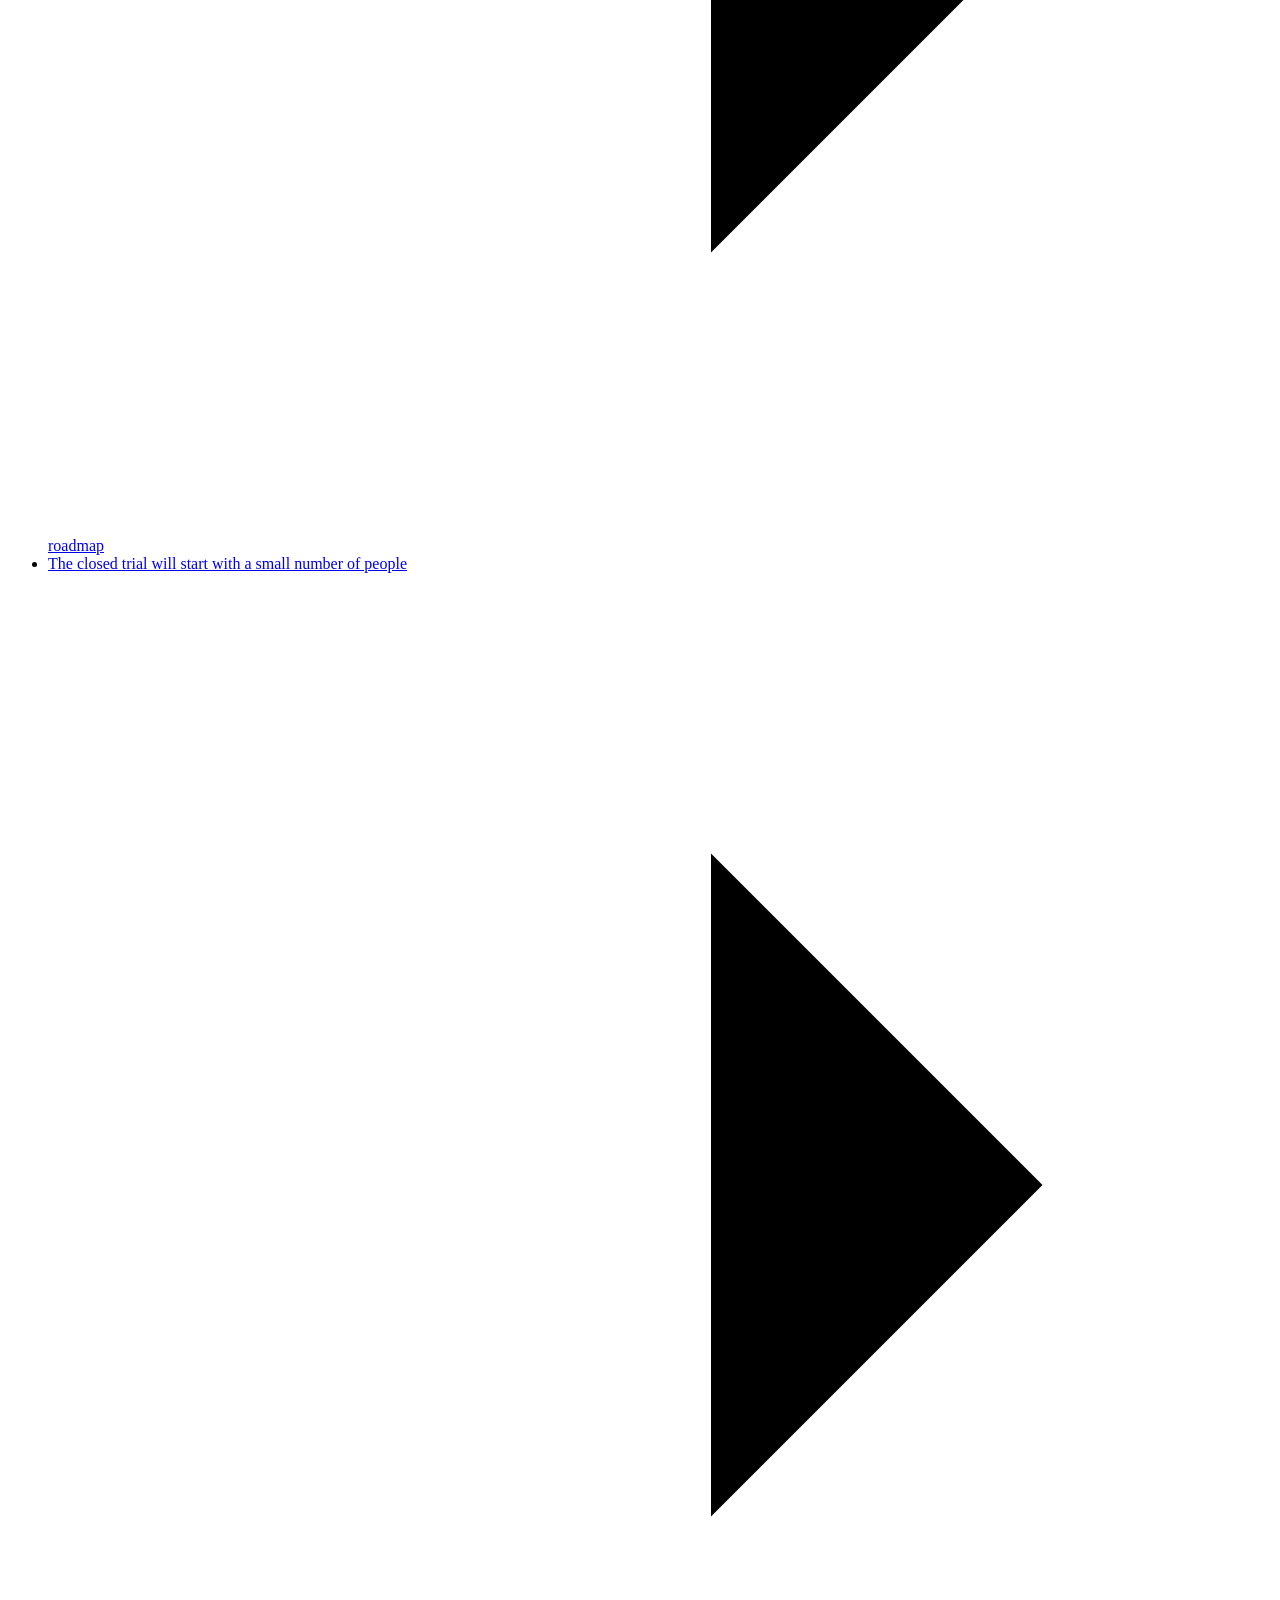
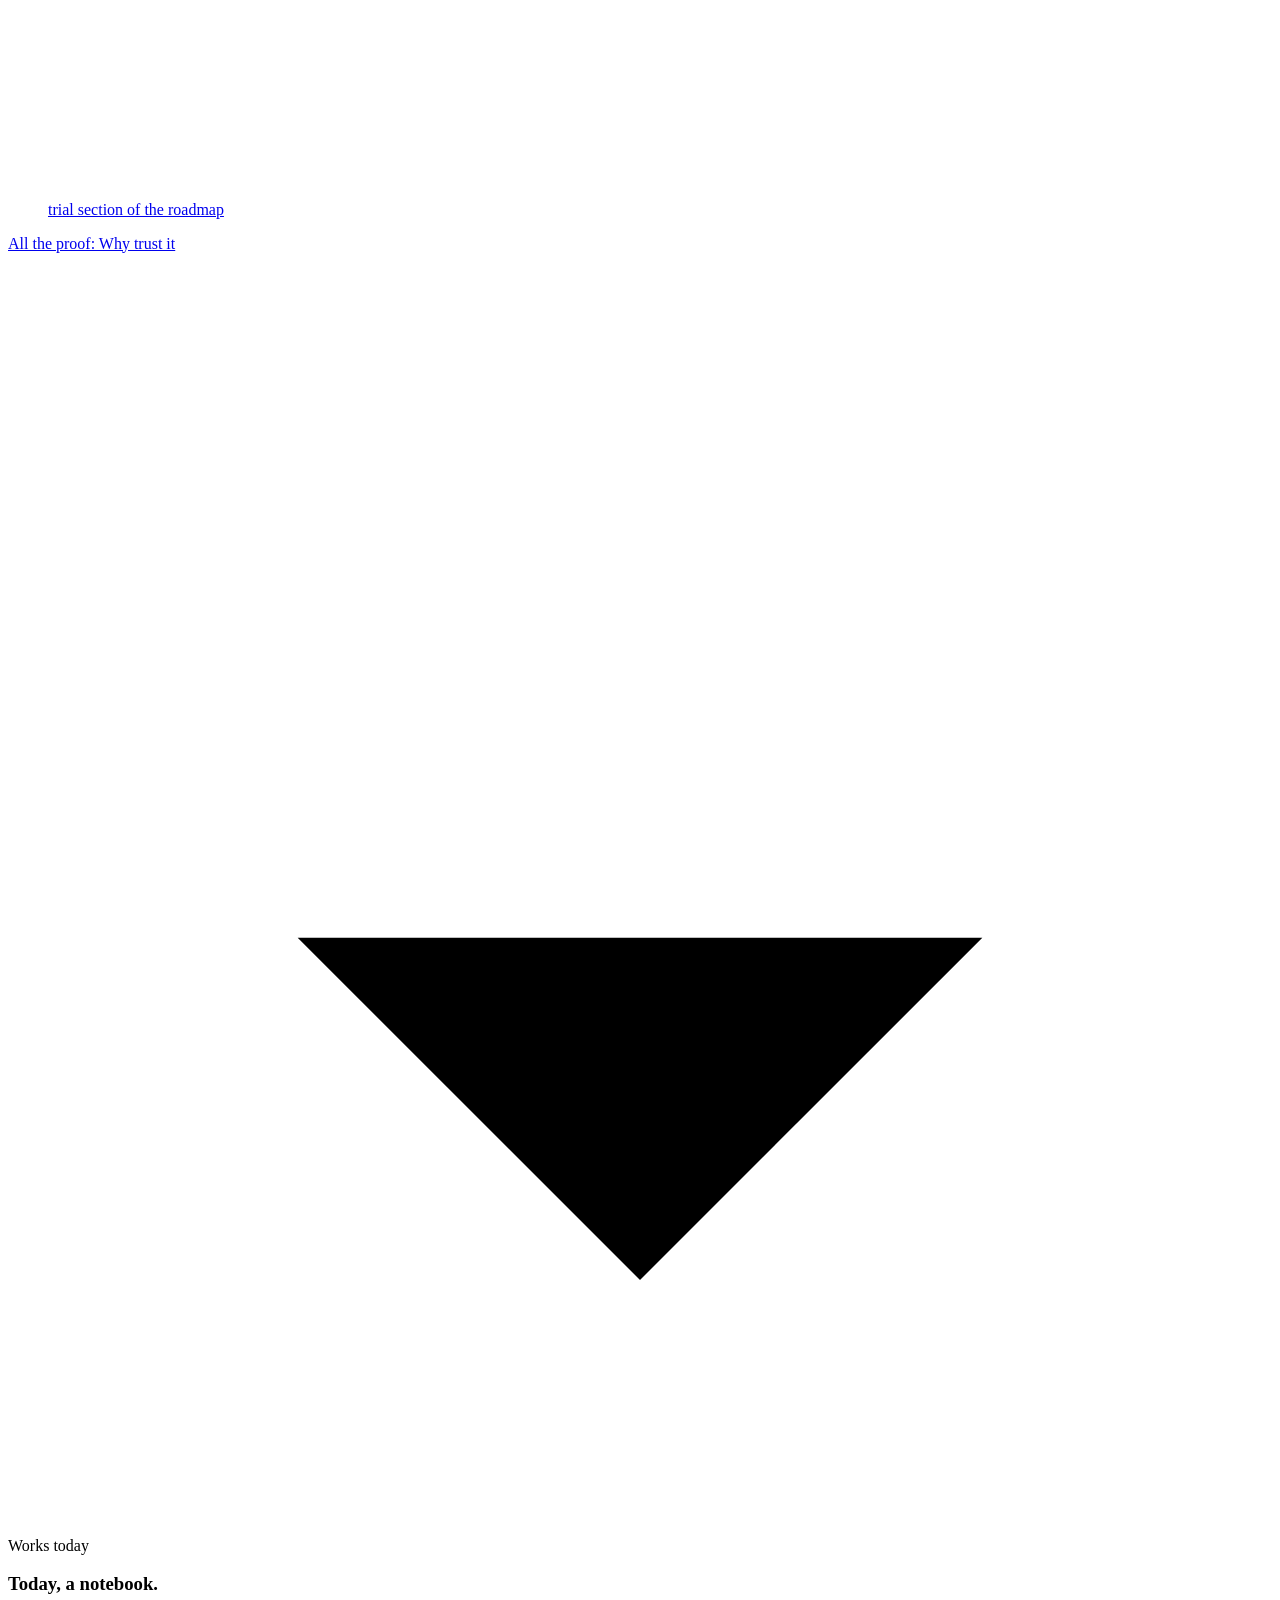
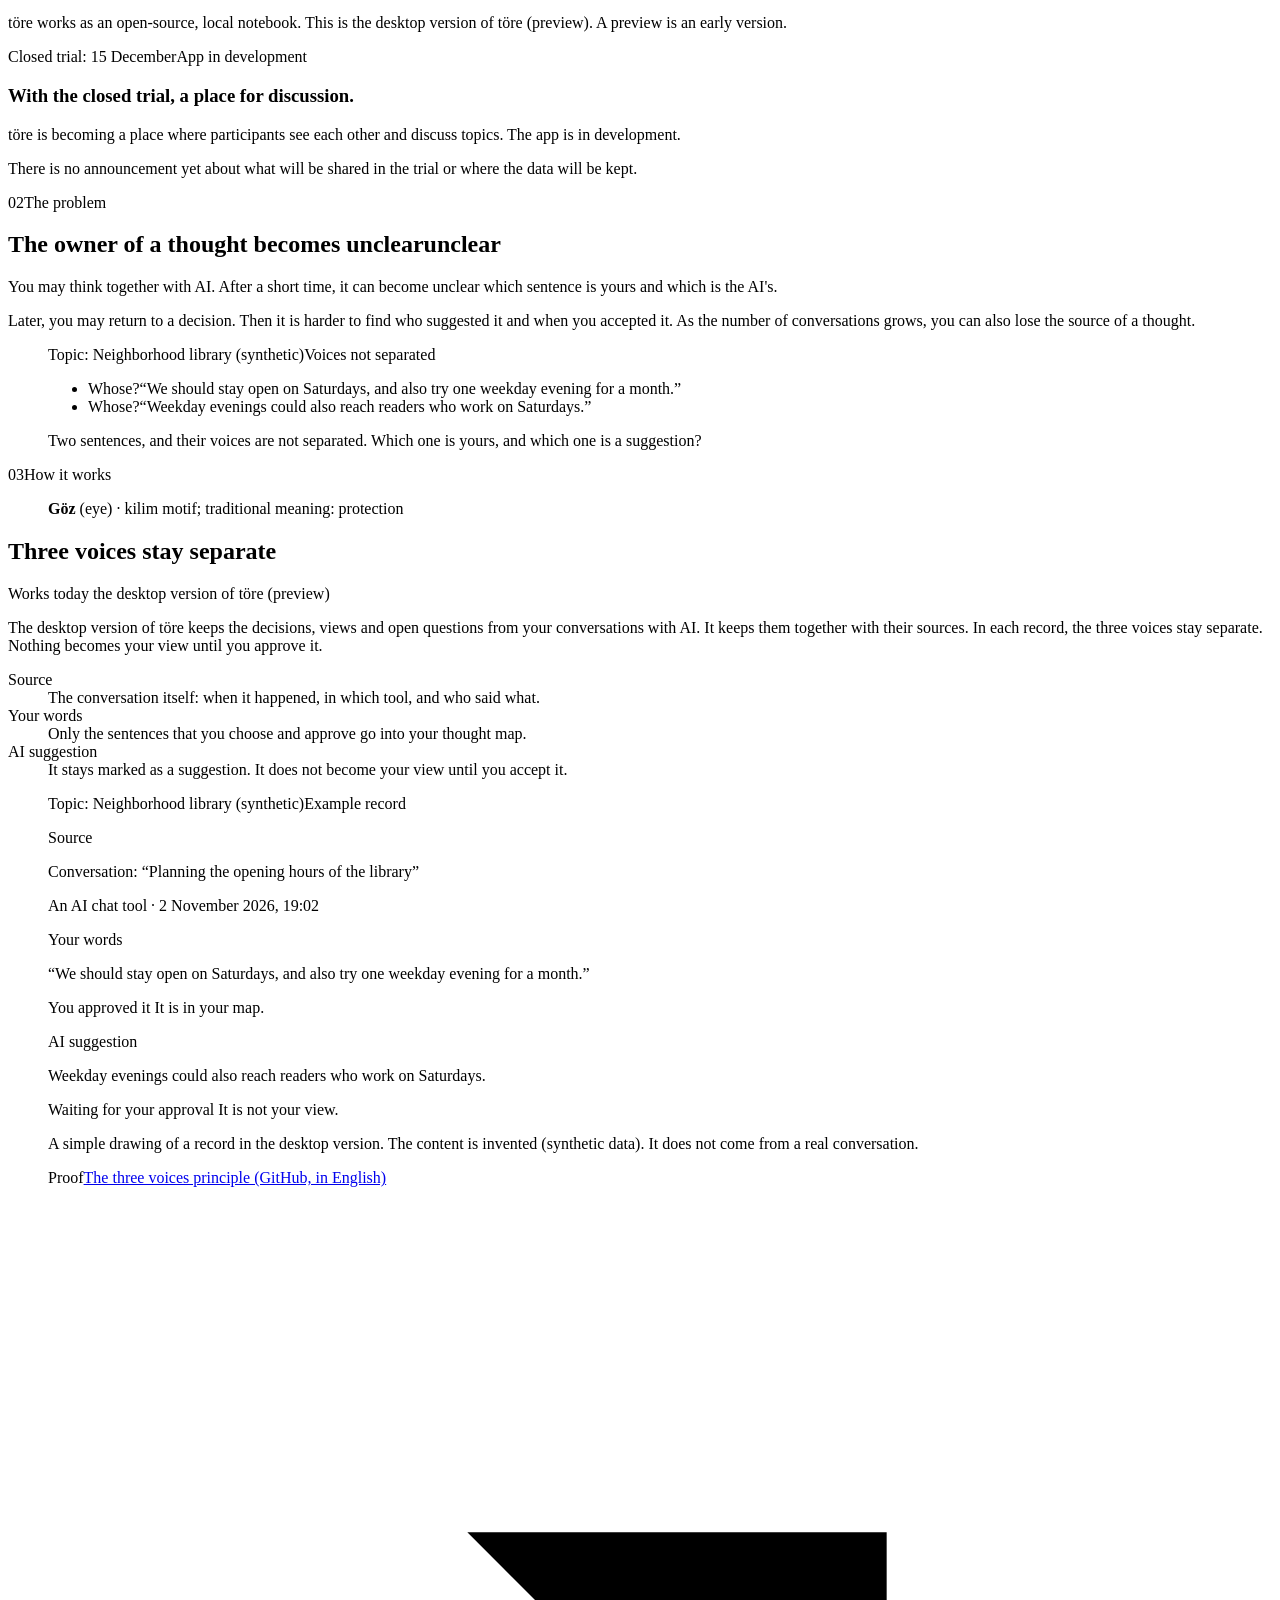
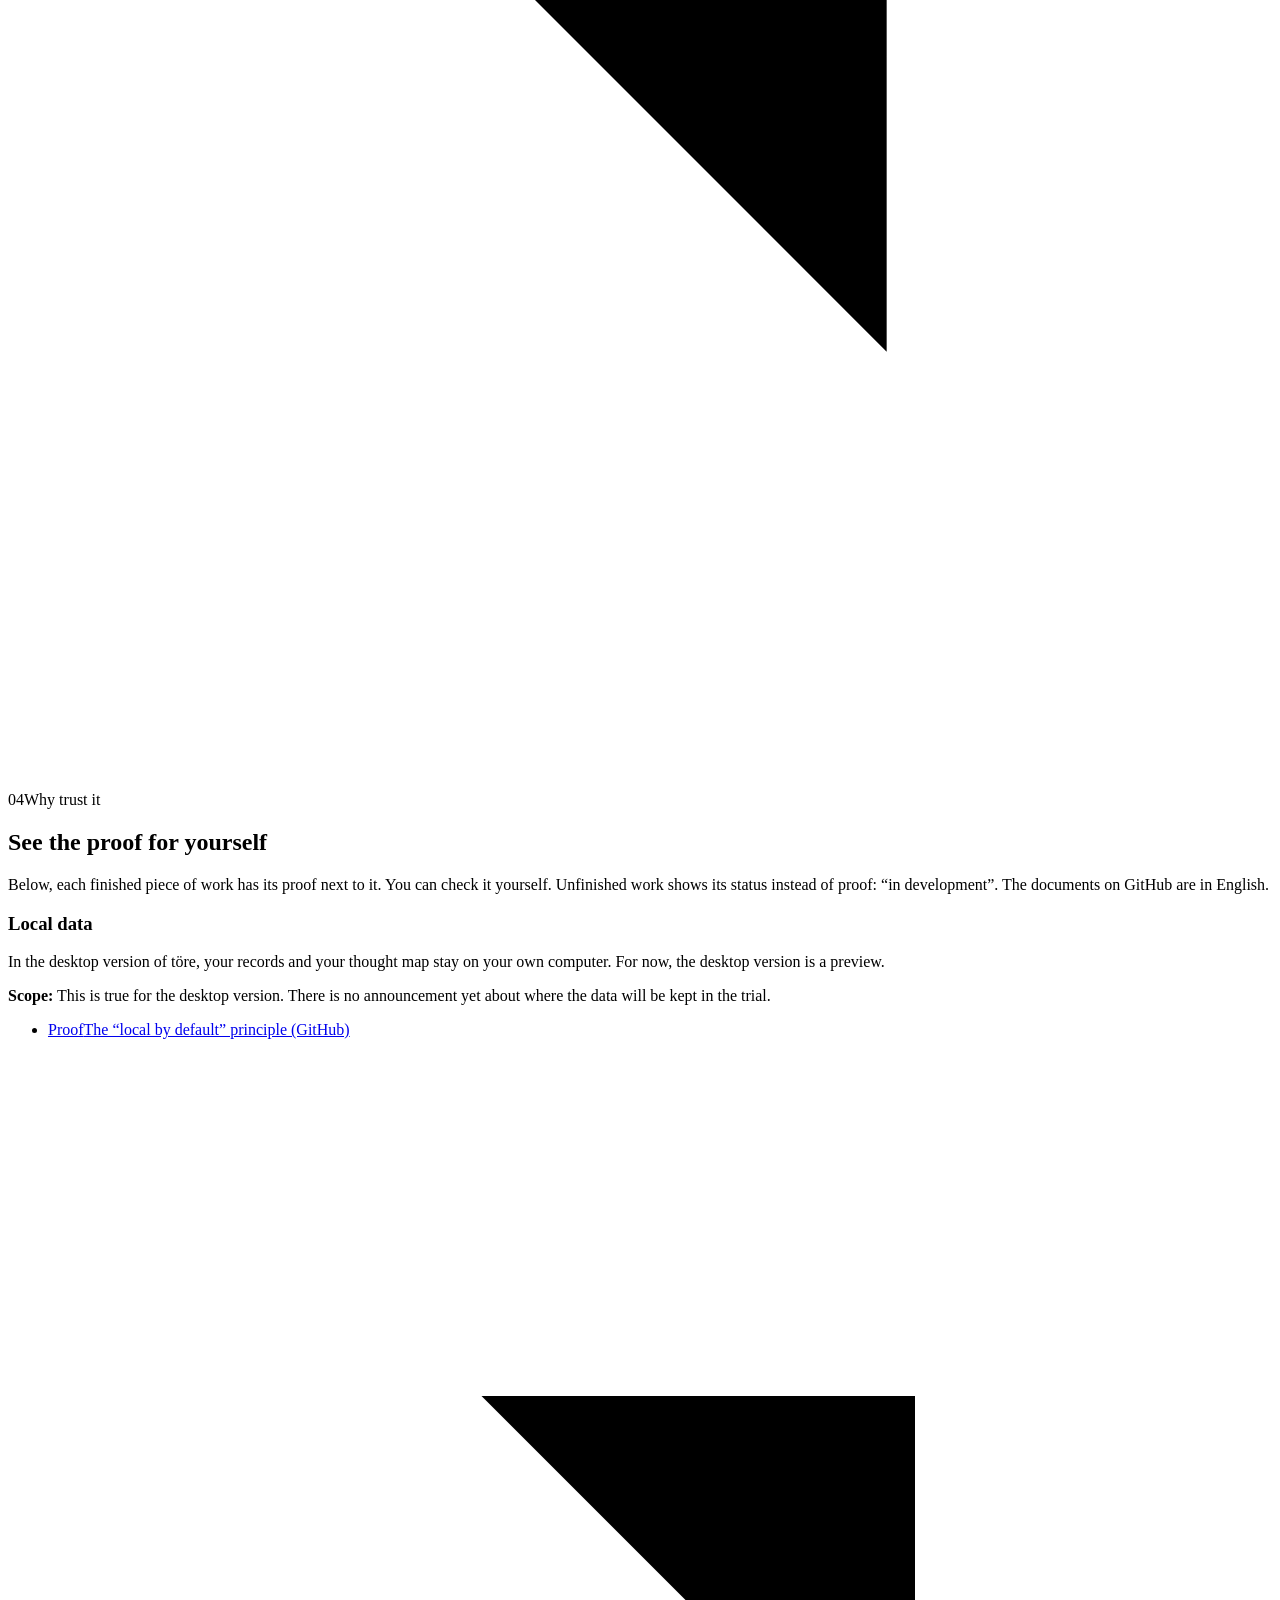
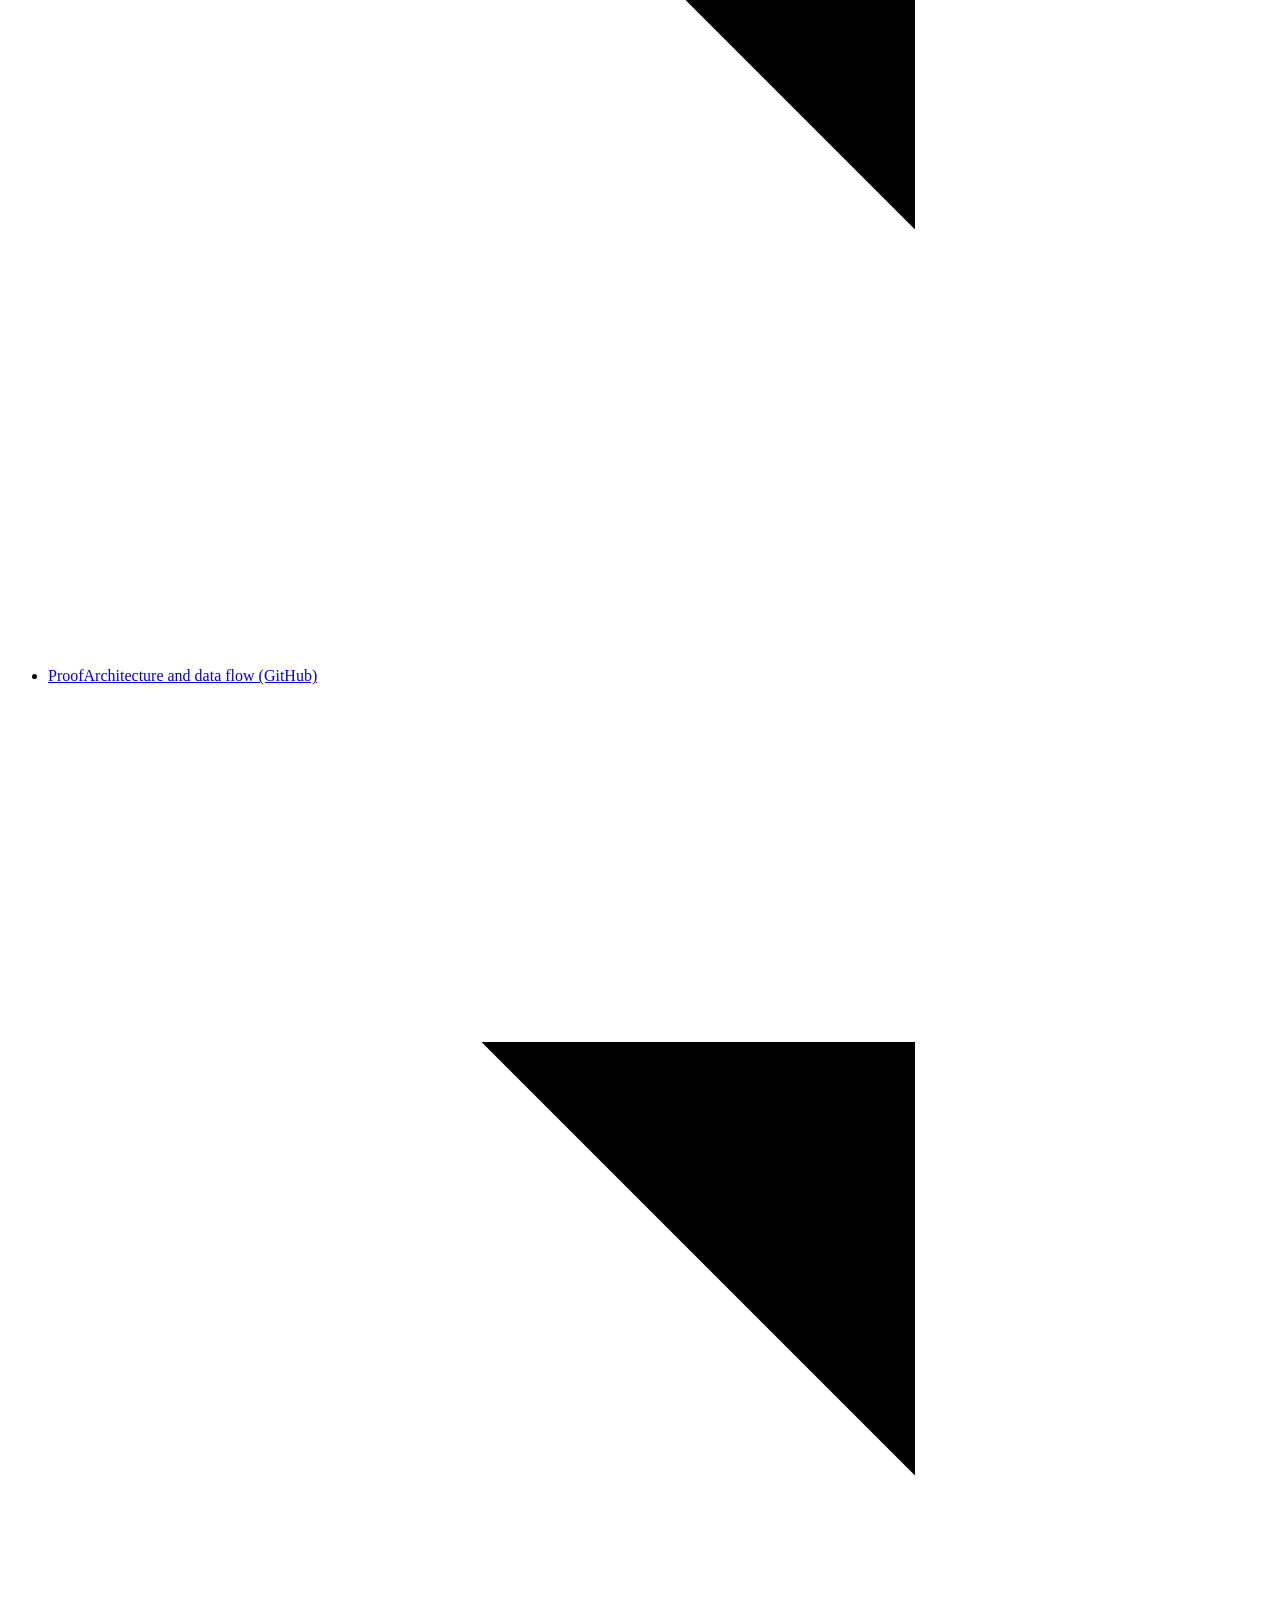
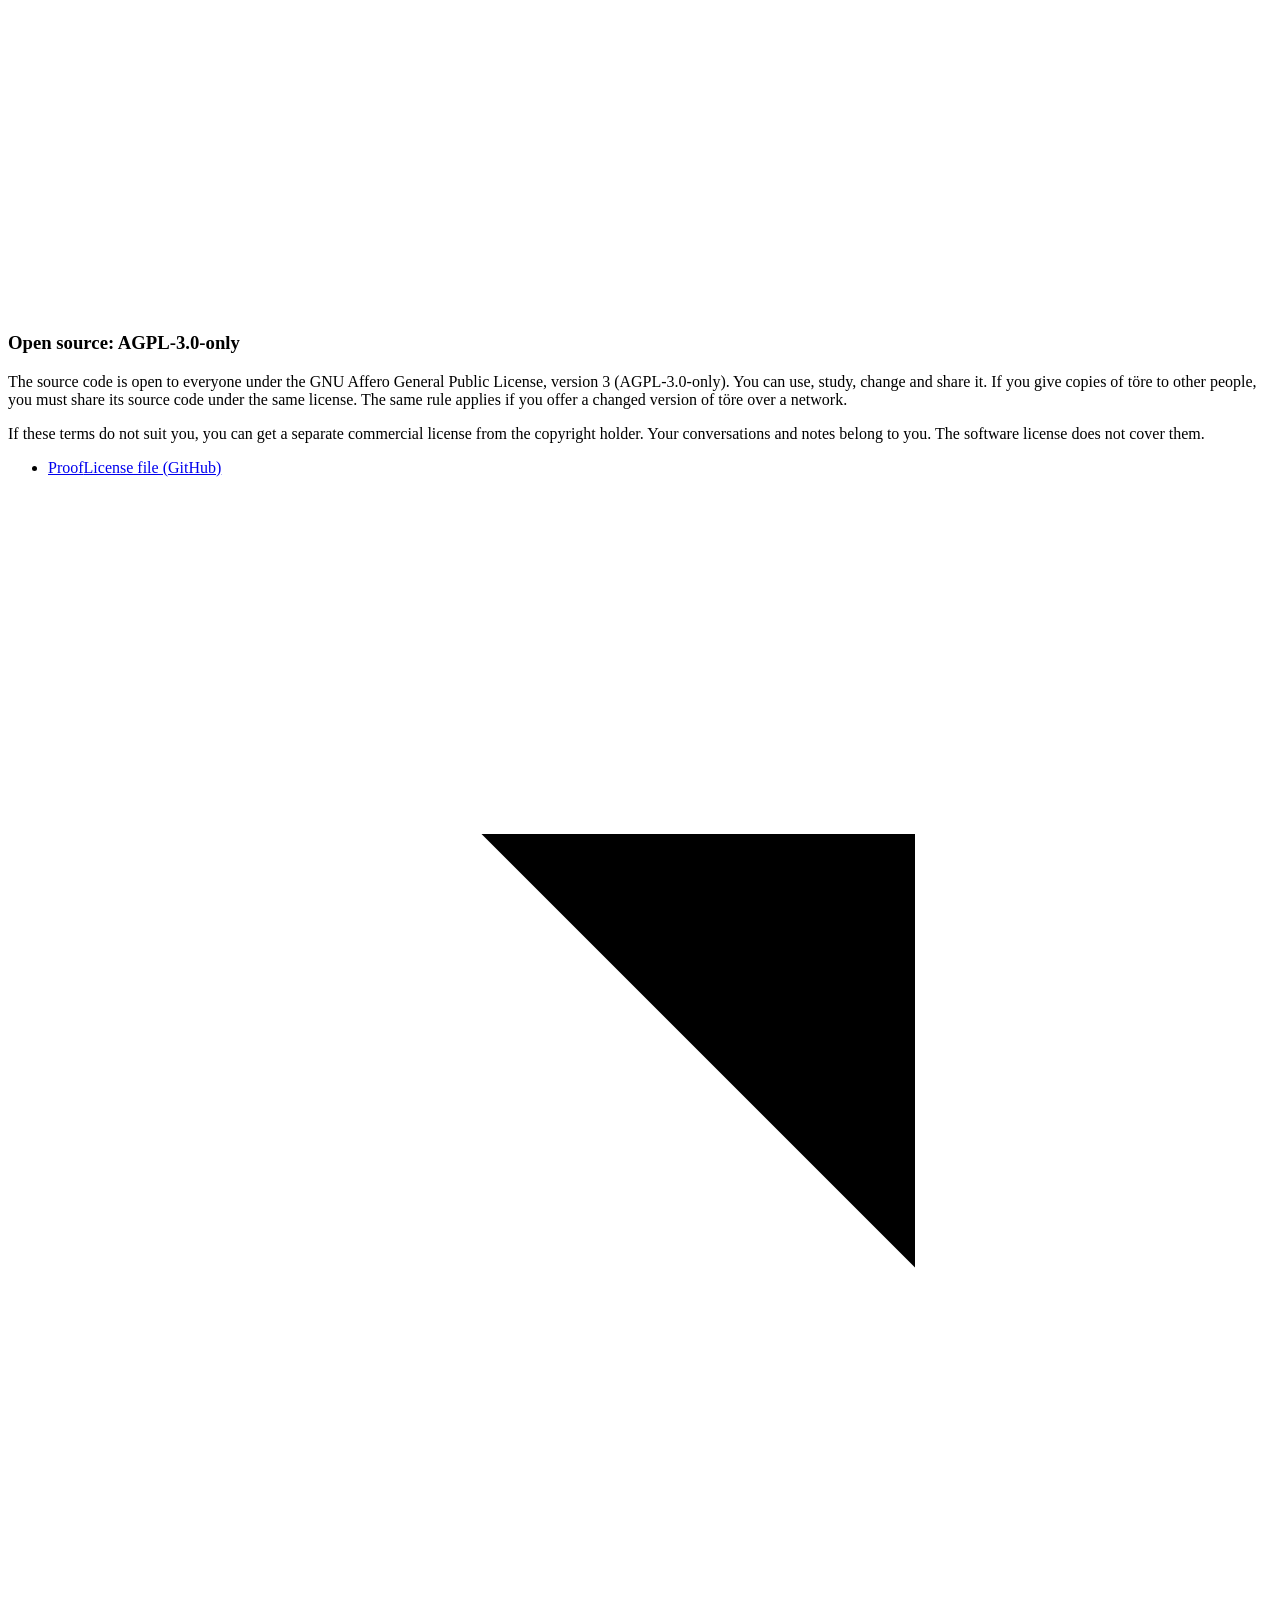
==== commit 2c3b4797: "töre site: sürüm adları, paylaşım önizlemesi" ====
--- a/en/index.html
+++ b/en/index.html
@@ -44,7 +44,7 @@
   </div>
   <div class="ust__sag">
     <a class="ust__katil" href="katil.html">Join</a>
-    <a class="ust__dil" href="../index.html?dil=tr" hreflang="tr" lang="tr">TR<span class="gizli"> (Türkçe)</span></a>
+    <a class="ust__dil" href="../index.html" hreflang="tr" lang="tr">TR<span class="gizli"> (Türkçe)</span></a>
     <details class="ust__cekmece">
       <summary><span class="ust__cekmece-ad">Menu</span></summary>
       <nav aria-label="Main menu">
@@ -117,8 +117,8 @@
     <section id="bilgi" aria-labelledby="bilgi-baslik">
       <div class="sahne sahne--tanim">
         <p class="etiket"><span class="etiket__no" aria-hidden="true">01</span>Learn more</p>
-        <h2 class="tanim__baslik" id="bilgi-baslik"><span class="dev">t<span class="logo-harf">ö</span>re:</span> <span class="ince">an open-source, local notebook. It helps people keep their thoughts as their own when they use artificial intelligence (AI).</span></h2>
-        <p class="tanim__sozluk"><b>Open source:</b> anyone can read the source code. <b>Local:</b> the desktop version of töre keeps your data on your own computer.<br><b>How to say it:</b> “tö-reh” <span class="okunus__ipa">[tœˈɾe]</span>. The ö is like the vowel in “bird”. The stress is on the second syllable. <span lang="tr">töre</span> is a Turkish word. It means order, law and custom.</p>
+        <h2 class="tanim__baslik" id="bilgi-baslik"><span class="dev">t<span class="logo-harf">o</span>re:</span> <span class="ince">an open-source, local notebook. It helps people keep their thoughts as their own when they use artificial intelligence (AI).</span></h2>
+        <p class="tanim__sozluk"><b>Open source:</b> anyone can read the source code. <b>Local:</b> the desktop version of töre keeps your data on your own computer.</p>
         <ul class="kanitlar">
           <li><a class="kanit" href="https://github.com/ondersamet97/tore/blob/main/LICENSE"><span class="kanit__ad">Open source (AGPL)<svg class="ok" viewBox="0 0 24 24" aria-hidden="true" focusable="false"><path d="M7 17 17 7M8.5 7H17v8.5"/></svg></span><span class="kanit__yer">license file (GitHub, in English)</span></a></li>
           <li><a class="kanit" href="https://github.com/ondersamet97/tore#principles"><span class="kanit__ad">Your data stays on your own computer<svg class="ok" viewBox="0 0 24 24" aria-hidden="true" focusable="false"><path d="M7 17 17 7M8.5 7H17v8.5"/></svg></span><span class="kanit__yer">the “local by default” principle of the desktop version (GitHub, in English)</span></a></li>
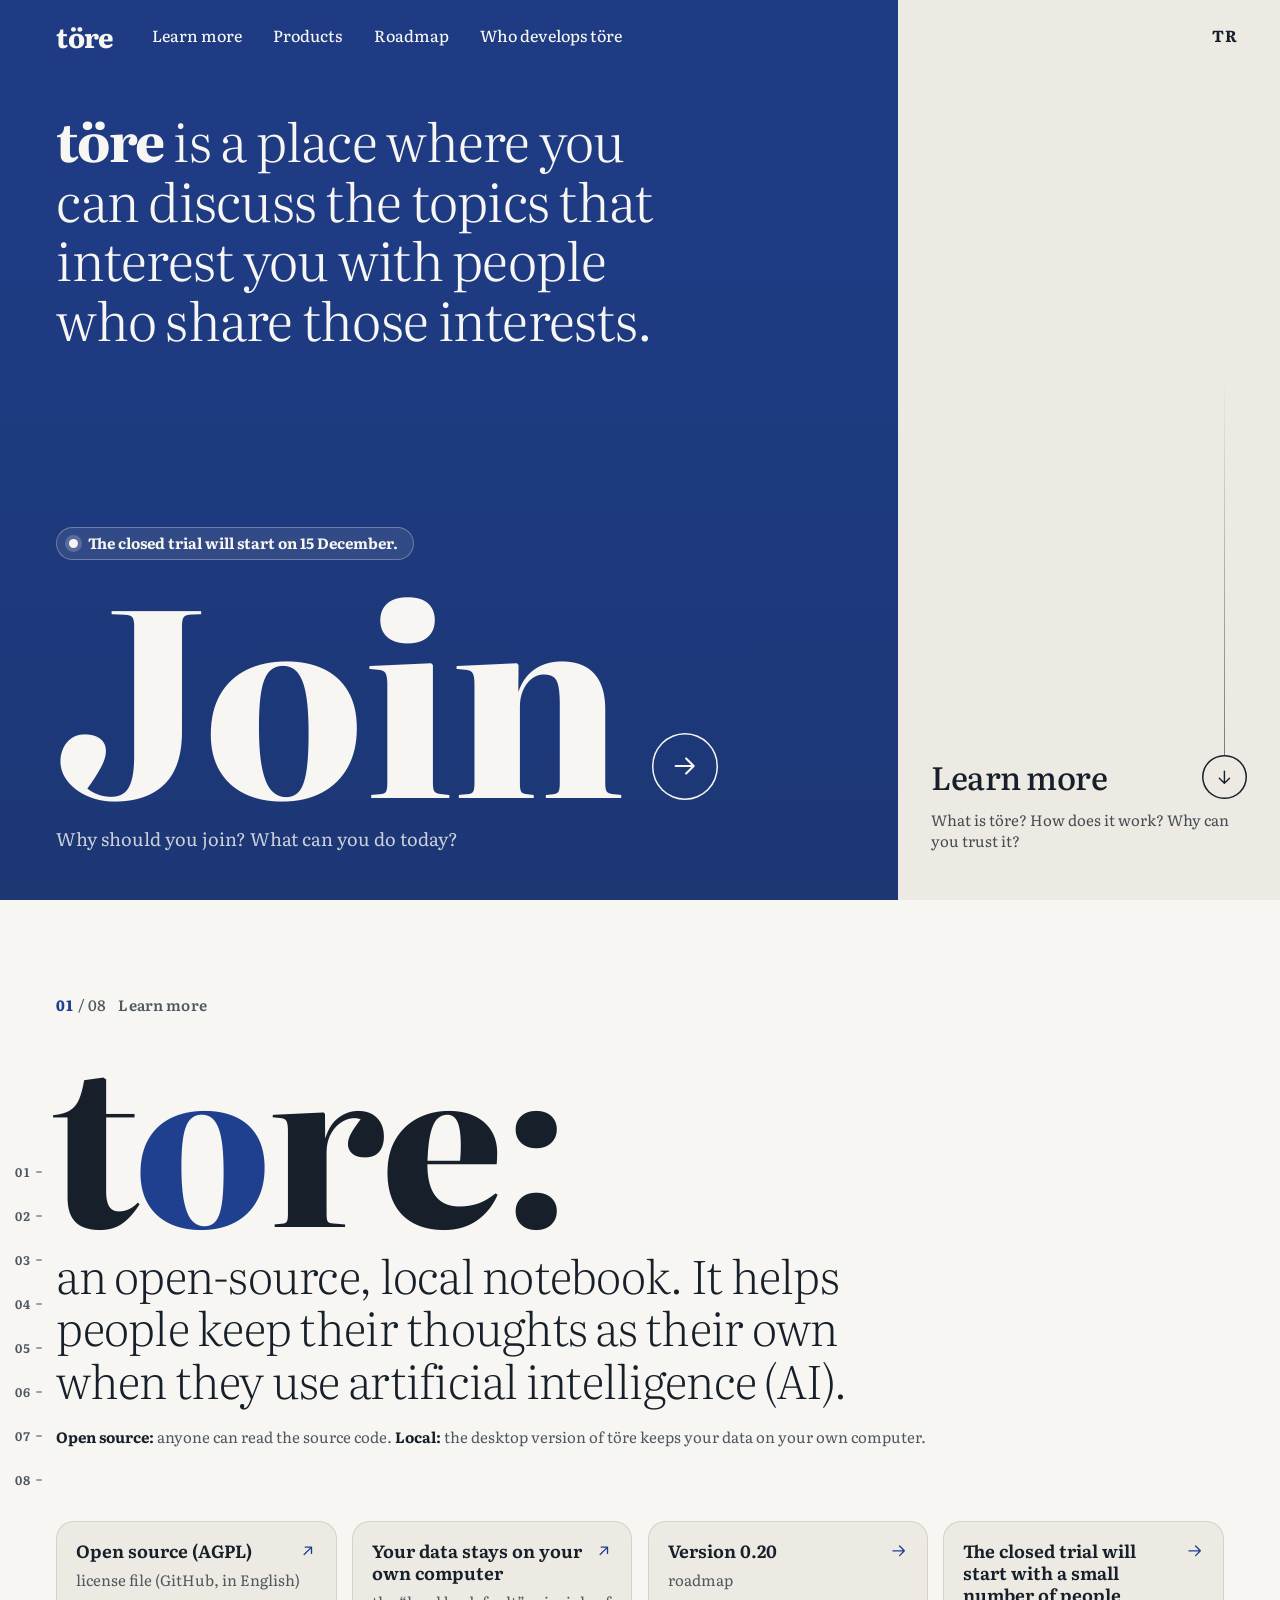
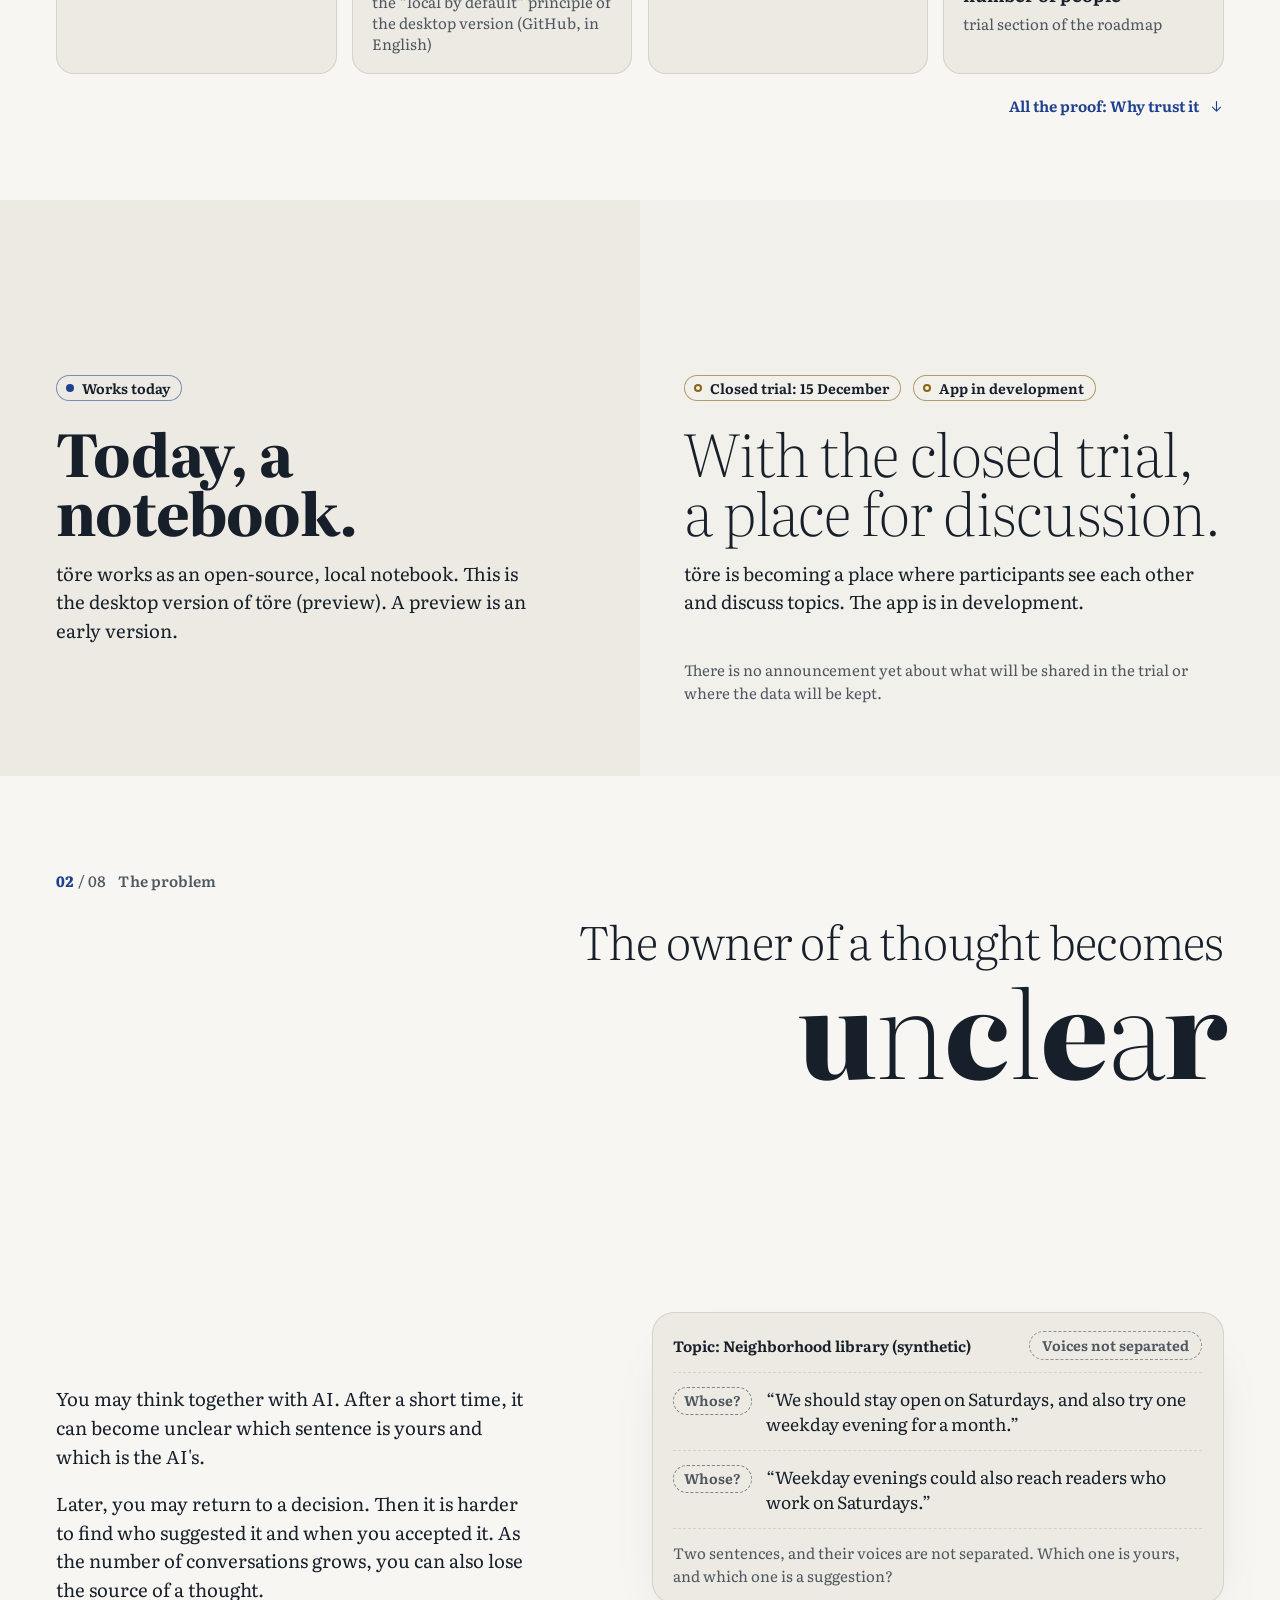
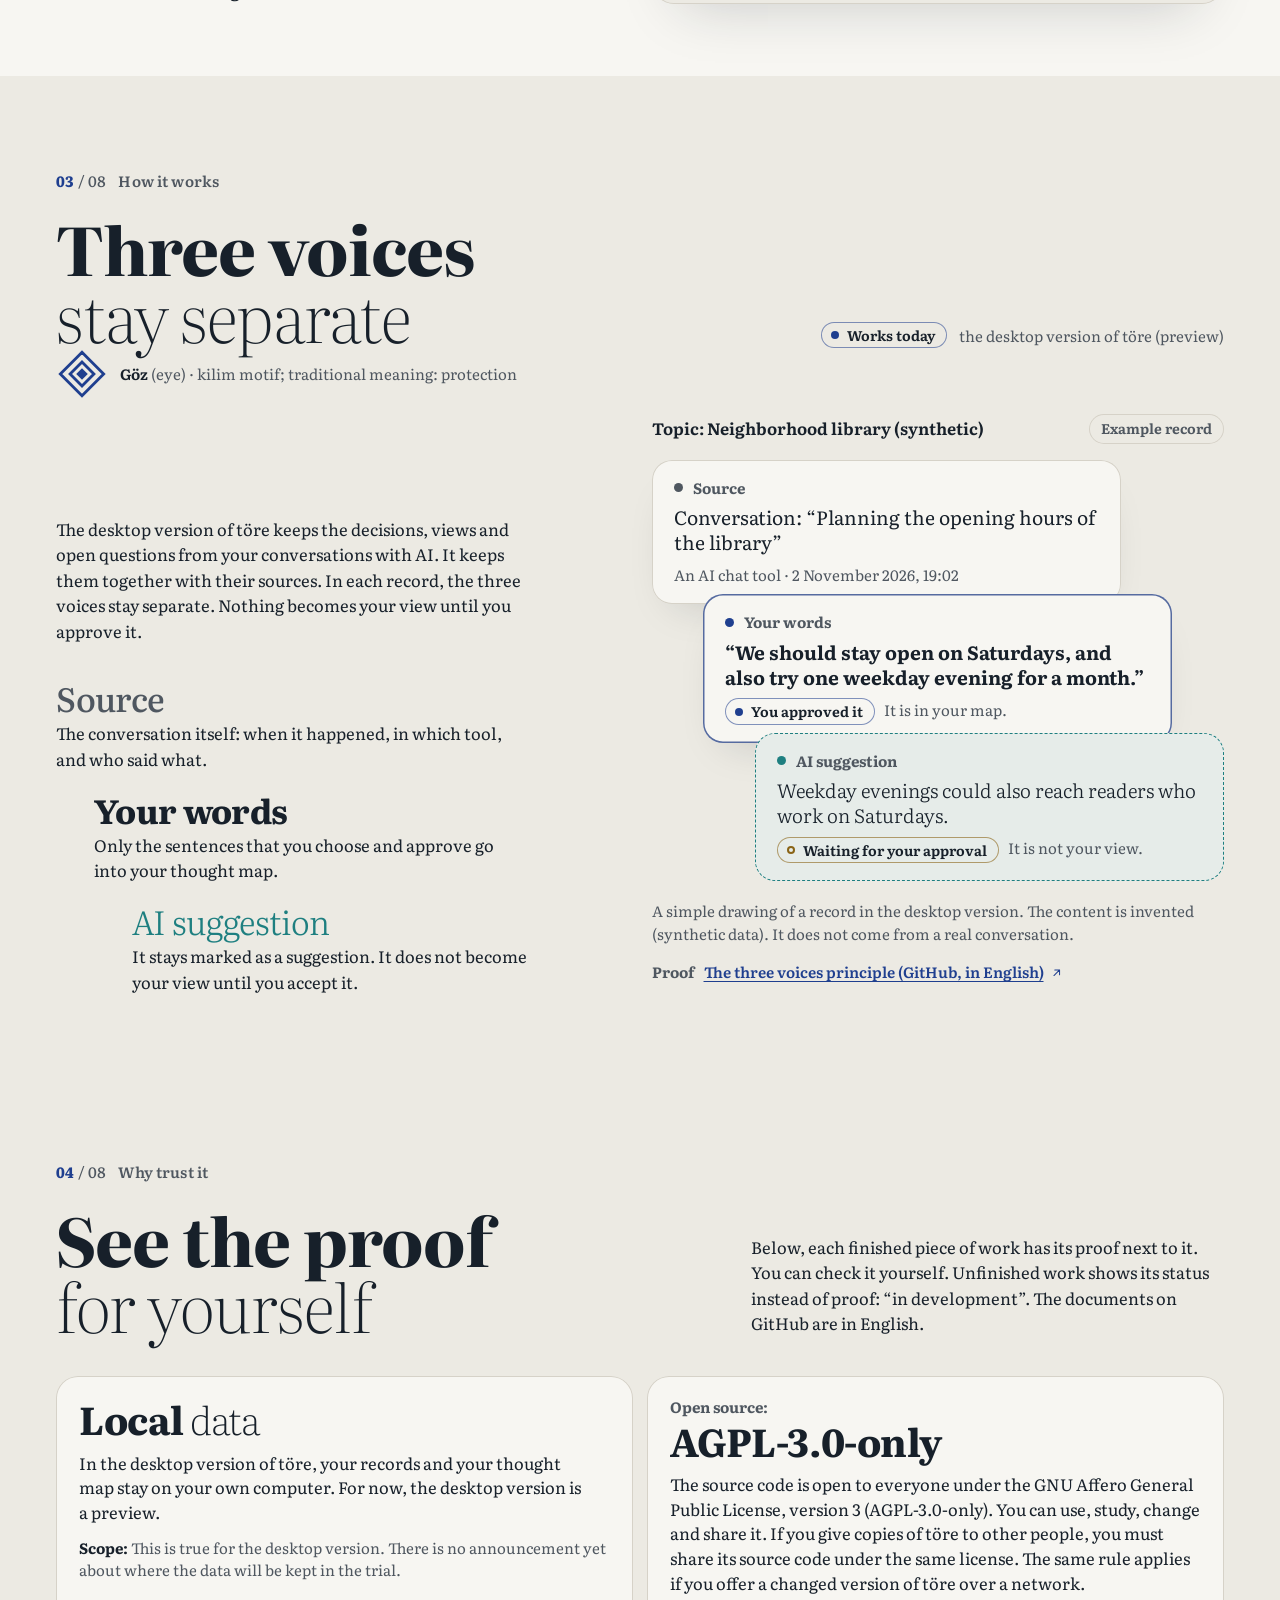
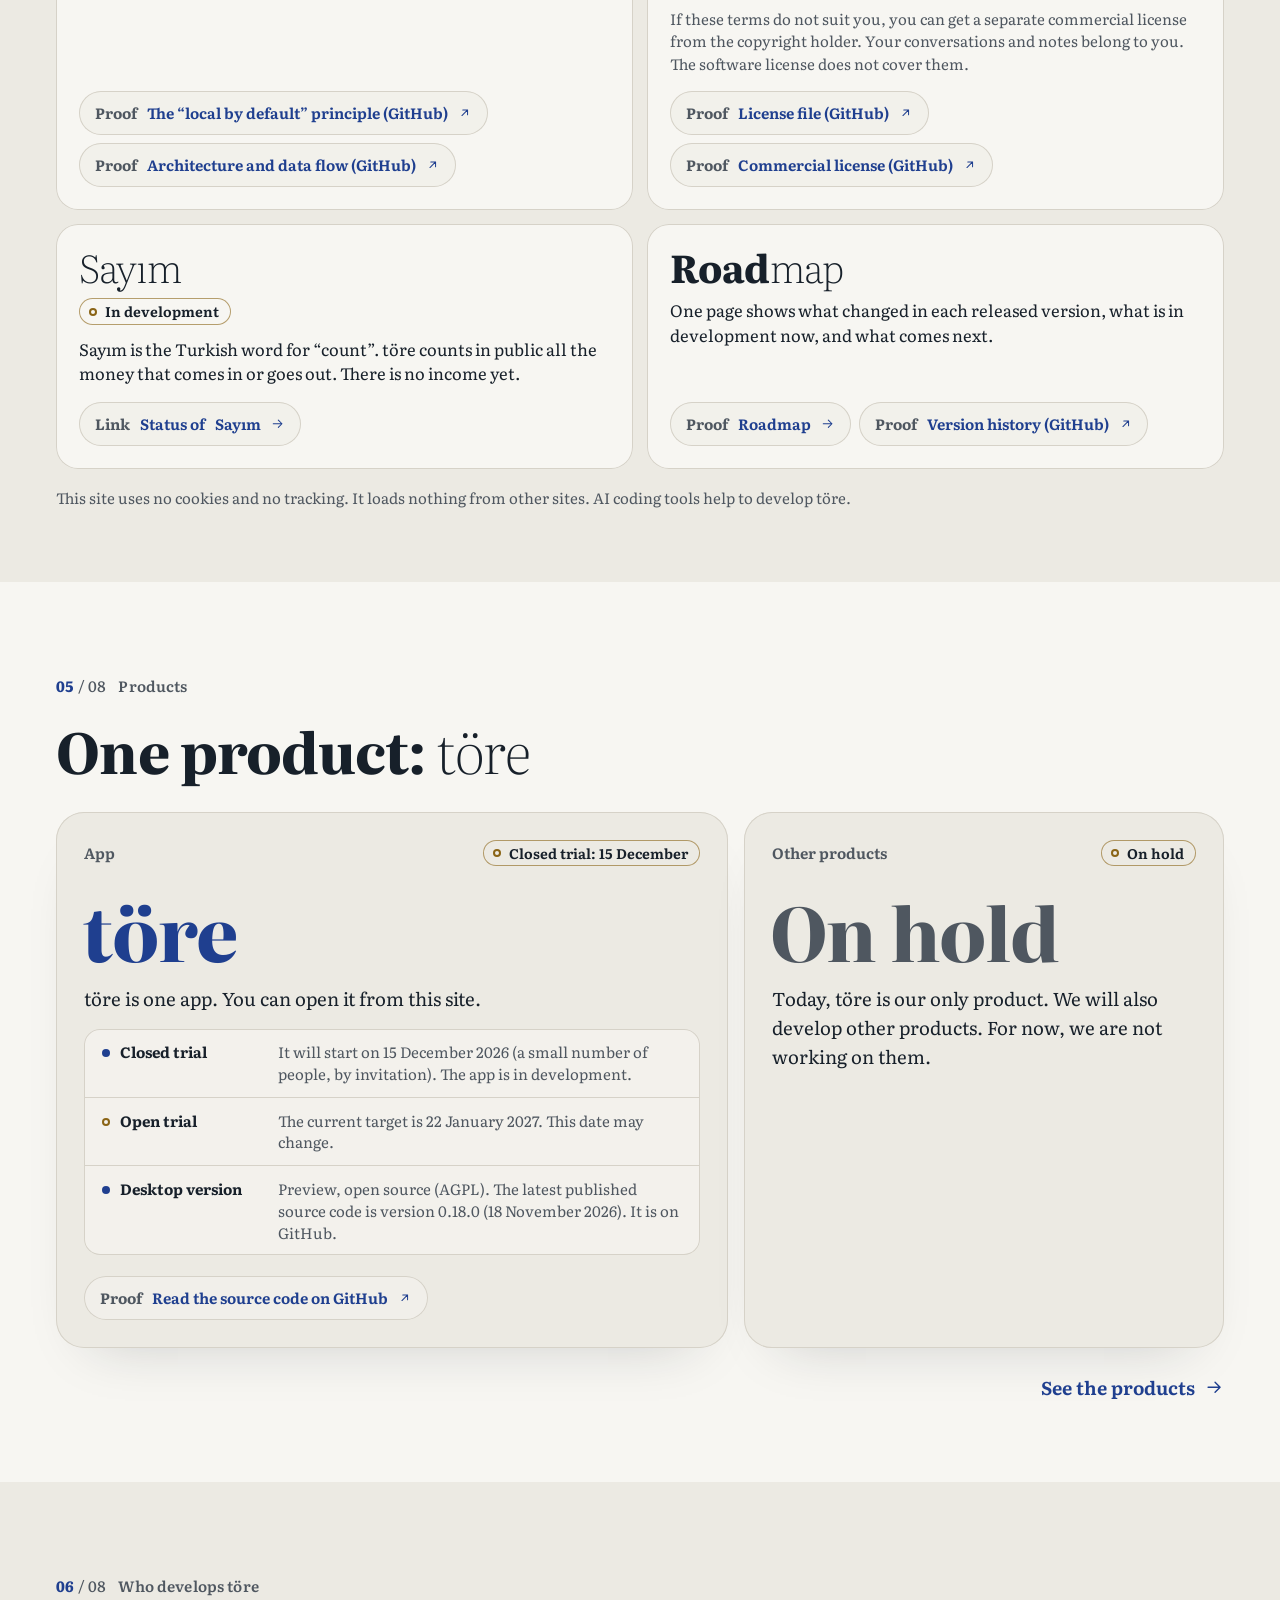
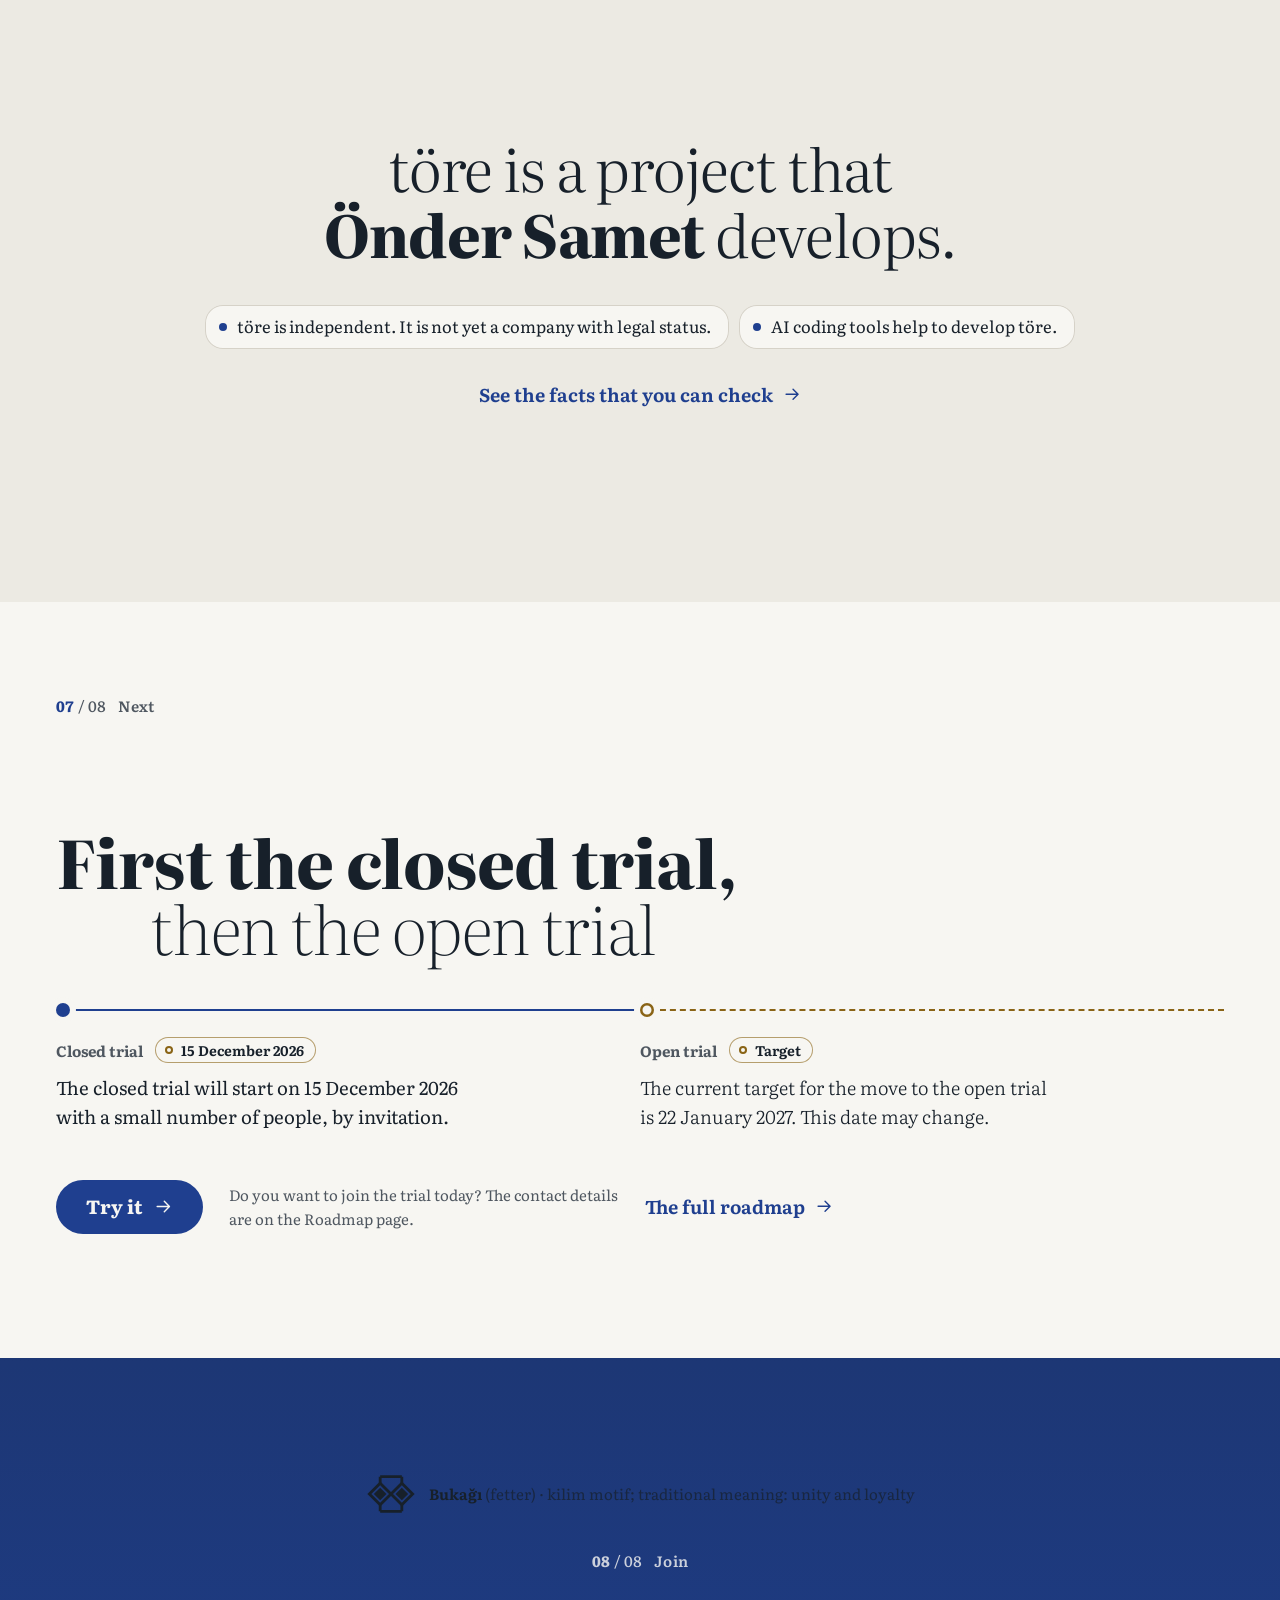
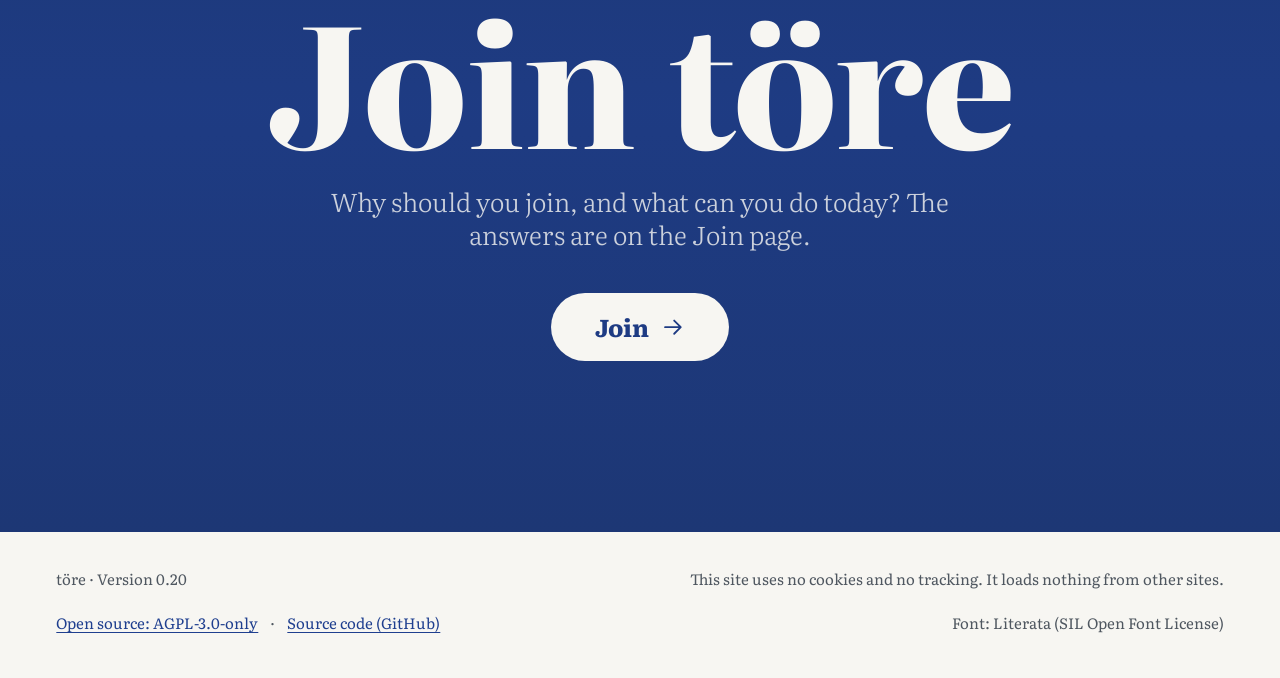
==== commit 834a3379: "töre site" ====
--- a/en/index.html
+++ b/en/index.html
@@ -12,16 +12,6 @@
 <link rel="icon" href="../marka/favicon-en.svg" type="image/svg+xml">
 <title>töre</title>
 <meta name="description" content="töre is a place where you can discuss the topics that interest you with people who share those interests. An open-source, local notebook. The closed trial will start on 15 December 2026.">
-<meta property="og:type" content="website">
-<meta property="og:site_name" content="töre">
-<meta property="og:locale" content="en_US">
-<meta property="og:title" content="töre">
-<meta property="og:description" content="töre is a place where you can discuss the topics that interest you with people who share those interests. An open-source, local notebook. The closed trial will start on 15 December 2026.">
-<meta property="og:url" content="https://ondersamet97.github.io/en/">
-<meta property="og:image" content="https://ondersamet97.github.io/marka/paylasim.png">
-<meta property="og:image:width" content="1200">
-<meta property="og:image:height" content="630">
-<meta name="twitter:card" content="summary_large_image">
 <link rel="preload" href="../ortak/Literata-wght.woff" as="font" type="font/woff" crossorigin>
 <link rel="stylesheet" href="../ortak/temel.css">
 <link rel="stylesheet" href="../stil.css">
@@ -122,7 +112,7 @@
         <ul class="kanitlar">
           <li><a class="kanit" href="https://github.com/ondersamet97/tore/blob/main/LICENSE"><span class="kanit__ad">Open source (AGPL)<svg class="ok" viewBox="0 0 24 24" aria-hidden="true" focusable="false"><path d="M7 17 17 7M8.5 7H17v8.5"/></svg></span><span class="kanit__yer">license file (GitHub, in English)</span></a></li>
           <li><a class="kanit" href="https://github.com/ondersamet97/tore#principles"><span class="kanit__ad">Your data stays on your own computer<svg class="ok" viewBox="0 0 24 24" aria-hidden="true" focusable="false"><path d="M7 17 17 7M8.5 7H17v8.5"/></svg></span><span class="kanit__yer">the “local by default” principle of the desktop version (GitHub, in English)</span></a></li>
-          <li><a class="kanit" href="yol.html#gecmis"><span class="kanit__ad">Latest source code version: 0.18.0<svg class="ok" viewBox="0 0 24 24" aria-hidden="true" focusable="false"><path d="M4 12h15M13 5.5l6.5 6.5-6.5 6.5"/></svg></span><span class="kanit__yer">roadmap</span></a></li>
+          <li><a class="kanit" href="yol.html#simdi"><span class="kanit__ad">Version 0.20<svg class="ok" viewBox="0 0 24 24" aria-hidden="true" focusable="false"><path d="M4 12h15M13 5.5l6.5 6.5-6.5 6.5"/></svg></span><span class="kanit__yer">roadmap</span></a></li>
           <li><a class="kanit" href="yol.html#deneme"><span class="kanit__ad">The closed trial will start with a small number of people<svg class="ok" viewBox="0 0 24 24" aria-hidden="true" focusable="false"><path d="M4 12h15M13 5.5l6.5 6.5-6.5 6.5"/></svg></span><span class="kanit__yer">trial section of the roadmap</span></a></li>
         </ul>
         <a class="ileri ileri--kucuk tanim__hepsi" href="#guven">All the proof: Why trust it<svg class="ok" viewBox="0 0 24 24" aria-hidden="true" focusable="false"><path d="M12 4v15M5.5 13l6.5 6.5 6.5-6.5"/></svg></a>
@@ -333,7 +323,7 @@
 </main>
 
 <footer class="alt">
-  <p>töre · Source code 0.18.0</p>
+  <p>töre · Version 0.20</p>
   <p><a href="#lisans">Open source: AGPL-3.0-only</a><span aria-hidden="true">·</span><a href="https://github.com/ondersamet97/tore">Source code (GitHub)</a></p>
   <p>This site uses no cookies and no tracking. It loads nothing from other sites.</p>
   <p>Font: Literata (SIL Open Font License)</p>
--- a/ortak/temel.css
+++ b/ortak/temel.css
@@ -0,0 +1,64 @@
+/* töre düzen yönleri: ortak temel. Yalnız yazı tipi, palet ve sıfırlama burada.
+   Düzen kuralları her yönün kendi stil.css dosyasındadır. Bu dosyayı değiştirme.
+
+   Paletin işi:
+     --gece         zemin
+     --murekkep     yükseltilmiş yüzey (kart, panel)
+     --cizgi        ince çizgi, çerçeve
+     --kirik-beyaz  ana yazı rengi (açık temada koyu olur)
+     --soluk        ikincil yazı
+     --kobalt       marka, bağlantı, ana düğme
+     --kobalt-koyu  kobaltın koyu tonu
+     --turkuaz      yalnız yapay zekâ sesi
+     --okru         "geliştiriliyor", durum
+     --mercan       az kullanılır: itiraz, çürüme
+   Ara ton, saydamlık ve geçiş gerekiyorsa bu değişkenlerden color-mix() ile türet; sabit renk kodu yazma.
+   Koyu tema varsayılandır (Türkçe "töre"). <html class="acik"> açık temadır (İngilizce "tore"). */
+
+@font-face {
+  font-family: "Literata";
+  src: url("Literata-wght.woff") format("woff");
+  font-weight: 200 900;
+  font-style: normal;
+  font-display: swap;
+}
+
+:root {
+  --gece: #10161D;
+  --murekkep: #17202A;
+  --cizgi: #2A3542;
+  --kirik-beyaz: #F1EFE9;
+  --soluk: #9AA5B1;
+  --kobalt: #8FA8EE;
+  --kobalt-koyu: #1F3F8F;
+  --turkuaz: #5BB8B6;
+  --okru: #D3A44A;
+  --mercan: #F08A7E;
+  --yazi: var(--kirik-beyaz);
+  --serif: "Literata", "Iowan Old Style", "Palatino Linotype", Palatino, Georgia, serif;
+  color-scheme: dark;
+}
+
+.acik {
+  --gece: #F7F6F2;
+  --murekkep: #ECEAE3;
+  --cizgi: #D6D2C8;
+  --kirik-beyaz: #17202A;
+  --soluk: #4F5760;
+  --kobalt: #1F3F8F;
+  --turkuaz: #1E7F80;
+  --okru: #8A6416;
+  --mercan: #B83A2E;
+  color-scheme: light;
+}
+
+*, *::before, *::after { box-sizing: border-box; }
+html { -webkit-text-size-adjust: 100%; }
+body {
+  margin: 0;
+  background: var(--gece);
+  color: var(--kirik-beyaz);
+  font-family: var(--serif);
+  overflow-wrap: break-word;
+}
+img, svg { display: block; max-width: 100%; }
--- a/stil.css
+++ b/stil.css
@@ -0,0 +1,2421 @@
+/* töre · düzen yönü: Sahne (2. deneme)
+   Bu dosya yalnız düzeni taşır. Palet ve yazı tipi ortak/temel.css dosyasındadır.
+   Kurallar: yalnız palet değişkenleri (color-mix ile türetme serbest), yalnız Literata.
+
+   Biçim dili:
+   - İlk ekran ikiye bölünür: büyük Katıl perdesi, küçük Bilgi al paneli.
+   - İki tür sahne var. Tam sahne: yaklaşık bir ekran; bir anahtar sözcük ve yanında net bir
+     arayüz bileşeni (kayıt, durum paneli). Bölünmüş sahne: iki panel yan yana;
+     ilk ekranın bölünmesini yineler.
+   - Ölçek hiyerarşisi: dev boy (900) yalnız üç yerde: ilk ekrandaki "Katıl", "töre:" ve
+     kapanıştaki "töre'ye katıl". Öteki anahtar sözcükler bir basamak küçüktür.
+   - Ağırlık kesinliği gösterir: bugün çalışan kalın (900), olmakta olan ince (200).
+   - Kobalt perde yalnız Katıl eylemine ayrılır ve gecenin içine çekilmiştir: ana his koyu kalır. */
+
+/* ---------- 1. Değişkenler ---------- */
+
+:root {
+  /* Ekran boyu birimi. Çok uzun ve dar görünümlerde (ör. tam sayfa çıktısı) sahne
+     ekran oranında kalır; görünümle birlikte sonsuza uzamaz. */
+  --vh: 1vh;
+
+  --kenar: clamp(20px, 4.4vw, 96px);
+  --ust: 72px;
+  --bol: 2.35fr; /* Katıl : Bilgi al = 2,35 : 1 */
+  --aralik: clamp(12px, 1.8vw, 28px);
+  --bilgi-ic: clamp(18px, 2.6vw, 40px);
+  --ok-b: clamp(44px, 3.5vw, 54px);
+  --ok-k: clamp(56px, 5.2vw, 84px);
+  --perde-alt: clamp(22px, calc(var(--vh) * 5.4), 56px);
+
+  /* Perde: kobaltın koyusu, gecenin içine çekilmiş. */
+  --perde: color-mix(in srgb, var(--kobalt-koyu) 74%, var(--gece));
+  --perde-derin: color-mix(in srgb, var(--kobalt-koyu) 54%, var(--gece));
+  --perde-yazi: var(--kirik-beyaz);
+  --perde-soluk: color-mix(in srgb, var(--perde-yazi) 80%, var(--perde));
+  --perde-cizgi: color-mix(in srgb, var(--perde-yazi) 30%, transparent);
+  --perde-okru: color-mix(in srgb, var(--okru) 62%, var(--perde-yazi));
+
+  --golge: color-mix(in srgb, var(--gece) 82%, transparent);
+  --cam: color-mix(in srgb, var(--gece) 80%, transparent);
+  --ince-cizgi: color-mix(in srgb, var(--cizgi) 70%, transparent);
+  --ara-ton: color-mix(in srgb, var(--murekkep) 50%, var(--gece));
+
+  /* Yazı ölçeği. Üst sınırlar geniş: büyük ekranda gövde dev sözcüklerin yanında ufalmasın. */
+  --govde: clamp(16.5px, 1.24vw, 21px);
+  --govde-b: clamp(17.5px, 1.45vw, 25px);
+  --kucuk: clamp(15px, 1.04vw, 17px);
+  --buyuk: clamp(27px, 3.6vw, 74px);
+  --baslik: clamp(36px, 5.2vw, 92px);   /* sahne başlığı */
+  --anahtar: clamp(56px, 9.4vw, 180px); /* anahtar sözcük: dev boyun bir basamak altı */
+}
+
+@supports (height: 1svh) {
+  :root { --vh: 1svh; }
+}
+@media (max-aspect-ratio: 2/5) {
+  :root { --vh: 2.164vw; }
+}
+@media (max-aspect-ratio: 2/5) and (min-width: 761px) {
+  :root { --vh: 0.625vw; }
+}
+
+/* Açık tema: perde koyu mavi kalır (yazısı açık), gölgeler hafifler. */
+.acik {
+  --perde: color-mix(in srgb, var(--kobalt-koyu) 88%, var(--kirik-beyaz));
+  --perde-derin: color-mix(in srgb, var(--kobalt-koyu) 74%, var(--kirik-beyaz));
+  --perde-yazi: var(--gece);
+  --golge: color-mix(in srgb, var(--kirik-beyaz) 22%, transparent);
+  --cam: color-mix(in srgb, var(--gece) 84%, transparent);
+}
+
+/* ---------- 2. Genel ---------- */
+
+html { scroll-padding-top: var(--ust); }
+@media (prefers-reduced-motion: no-preference) {
+  html { scroll-behavior: smooth; }
+}
+
+body {
+  font-size: 18px;
+  line-height: 1.55;
+  font-weight: 400;
+  font-variant-numeric: lining-nums;
+  -webkit-font-smoothing: antialiased;
+  text-rendering: optimizeLegibility;
+  overflow-x: hidden;
+  overflow-x: clip;
+}
+
+h1, h2, h3, p, ul, ol, dl, dd, figure { margin: 0; }
+ul, ol { padding: 0; list-style: none; }
+h1, h2, h3 { font-weight: inherit; text-wrap: balance; }
+p { text-wrap: pretty; }
+
+a {
+  color: var(--kobalt);
+  text-decoration-thickness: .07em;
+  text-underline-offset: .2em;
+}
+a:hover { text-decoration-thickness: .12em; }
+
+::selection { background: var(--kobalt); color: var(--gece); }
+
+:focus-visible {
+  outline: 3px solid var(--kirik-beyaz);
+  outline-offset: 3px;
+  border-radius: 4px;
+}
+
+.gizli {
+  position: absolute;
+  width: 1px;
+  height: 1px;
+  margin: -1px;
+  padding: 0;
+  overflow: hidden;
+  clip-path: inset(50%);
+  white-space: nowrap;
+  border: 0;
+}
+
+.atla {
+  position: absolute;
+  left: 12px;
+  top: -80px;
+  z-index: 100;
+  padding: 12px 18px;
+  border-radius: 999px;
+  background: var(--kirik-beyaz);
+  color: var(--gece);
+  font-weight: 700;
+  text-decoration: none;
+}
+.atla:focus { top: 12px; }
+
+.ok {
+  width: 1em;
+  height: 1em;
+  flex: none;
+  fill: none;
+  stroke: currentColor;
+  stroke-width: 1.8;
+  stroke-linecap: round;
+  stroke-linejoin: round;
+}
+
+/* Yazı ağırlığı: kesin olan kalın, olmakta olan ince. */
+.dev {
+  display: block;
+  font-weight: 750;
+  line-height: .86;
+  letter-spacing: -.015em;
+  overflow-wrap: anywhere;
+}
+.agir { font-weight: 750; letter-spacing: -.015em; }
+.hafif { font-weight: 200; letter-spacing: -.015em; }
+
+/* ---------- 3. Üst şerit ---------- */
+
+.ust {
+  position: absolute;
+  top: 0;
+  left: 0;
+  right: 0;
+  z-index: 40;
+  height: var(--ust);
+  display: grid;
+  grid-template-columns: minmax(0, var(--bol)) minmax(0, 1fr);
+  align-items: center;
+  pointer-events: none;
+  font-size: clamp(16px, .95vw, 18px);
+  line-height: 1.2;
+  transition: background-color .3s ease, box-shadow .3s ease;
+}
+.js .ust { position: fixed; }
+.ust a,
+.ust summary { pointer-events: auto; }
+
+.ust__sol,
+.ust__sag {
+  display: flex;
+  align-items: center;
+  min-width: 0;
+  transition: color .3s ease;
+}
+.ust__sol {
+  gap: clamp(14px, 2.2vw, 36px);
+  padding-left: var(--kenar);
+  color: var(--perde-yazi);
+}
+.ust__sag {
+  justify-content: flex-end;
+  gap: 6px;
+  padding-right: clamp(14px, 2.6vw, 40px);
+  color: var(--kirik-beyaz);
+}
+.ust--tek .ust__sag { color: var(--perde-yazi); }
+/* Perde üstündeki odak halkası perdenin yazı rengini alır (açık temada da görünür). */
+.ust a:focus-visible,
+.ust summary:focus-visible { outline-color: currentColor; }
+
+.ust__marka {
+  display: inline-flex;
+  align-items: center;
+  min-height: 44px;
+  font-size: 27px;
+  font-weight: 750;
+  letter-spacing: -.025em;
+  color: inherit;
+  text-decoration: none;
+}
+
+/* Menü tek satırdır. Çeviride uzayıp sığmazsa: betik çekmeceye geçirir (.ust--dar);
+   betik yoksa sığmayan öğe alt satıra düşer ve görünmez, öteki panelin üstüne taşmaz. */
+.ust__menu { flex: 1 1 0; min-width: 0; }
+.ust__menu ul {
+  display: flex;
+  flex-wrap: wrap;
+  gap: 0 clamp(2px, .9vw, 14px);
+  max-height: 60px;
+  margin: -8px;
+  padding: 8px;
+  overflow: hidden;
+}
+.ust--dar .ust__menu { display: none; }
+.ust__menu a,
+.ust__dil,
+.ust__katil {
+  display: inline-flex;
+  align-items: center;
+  min-height: 44px;
+  color: inherit;
+  text-decoration: none;
+  white-space: nowrap;
+}
+.ust__menu a {
+  padding: 0 10px;
+  font-weight: 450;
+  border-radius: 999px;
+}
+.ust__menu a:hover,
+.ust__dil:hover { text-decoration: underline; text-decoration-thickness: .08em; }
+
+.ust__katil {
+  padding: 0 18px;
+  border-radius: 999px;
+  font-weight: 700;
+  box-shadow: inset 0 0 0 1.5px color-mix(in srgb, currentColor 46%, transparent);
+  transition: background-color .25s ease, color .25s ease, box-shadow .25s ease, opacity .25s ease, visibility 0s linear 0s;
+}
+.ust__katil:hover { box-shadow: inset 0 0 0 1.5px currentColor; }
+/* Ana sayfanın ilk ekranında Katıl zaten perdenin kendisidir: üstteki düğme perde
+   ekrandan çıkınca belirir. Betik yoksa şerit sayfayla kayar; düğmeye gerek kalmaz. */
+.sayfa--ana .ust__katil {
+  visibility: hidden;
+  opacity: 0;
+  transition: opacity .25s ease, visibility 0s linear .25s;
+}
+.asagi .sayfa--ana .ust__katil {
+  visibility: visible;
+  opacity: 1;
+  transition: background-color .25s ease, color .25s ease, opacity .25s ease, visibility 0s linear 0s;
+}
+.ust__dil {
+  justify-content: center;
+  min-width: 44px;
+  padding: 0 8px;
+  font-weight: 700;
+  letter-spacing: .04em;
+}
+
+/* Dar ekran menüsü: betiksiz çalışan açılır liste. */
+.ust__cekmece { display: none; position: relative; }
+.ust--dar .ust__cekmece { display: block; }
+.ust__cekmece summary {
+  display: inline-flex;
+  align-items: center;
+  gap: 8px;
+  min-height: 44px;
+  padding: 0 12px;
+  border-radius: 999px;
+  font-weight: 700;
+  cursor: pointer;
+  list-style: none;
+  user-select: none;
+}
+.ust__cekmece summary::-webkit-details-marker { display: none; }
+.ust__cekmece summary::after {
+  content: "";
+  width: 16px;
+  height: 8px;
+  border-top: 2px solid currentColor;
+  border-bottom: 2px solid currentColor;
+  transition: height .2s ease;
+}
+.ust__cekmece[open] summary::after { height: 0; border-bottom: 0; }
+.ust__cekmece nav {
+  position: absolute;
+  top: calc(100% + 8px);
+  right: 0;
+  width: min(300px, calc(100vw - 28px));
+  padding: 8px;
+  border-radius: 20px;
+  background: color-mix(in srgb, var(--murekkep) 94%, var(--kirik-beyaz));
+  border: 1px solid var(--cizgi);
+  box-shadow: 0 24px 48px -20px var(--golge);
+  color: var(--kirik-beyaz);
+  pointer-events: auto;
+}
+.ust__cekmece nav a {
+  display: flex;
+  align-items: center;
+  min-height: 50px;
+  padding: 0 16px;
+  border-radius: 14px;
+  font-size: 19px;
+  font-weight: 500;
+  color: inherit;
+  text-decoration: none;
+}
+.ust__cekmece nav a:hover,
+.ust__cekmece nav a:focus-visible { background: color-mix(in srgb, var(--kobalt) 18%, transparent); }
+
+/* İlk sahne geçilince: cam zemin, tema renkleri. */
+.asagi .ust {
+  background: var(--cam);
+  -webkit-backdrop-filter: blur(18px) saturate(1.3);
+  backdrop-filter: blur(18px) saturate(1.3);
+  box-shadow: 0 1px 0 var(--ince-cizgi);
+}
+.asagi .ust__sol,
+.asagi .ust__sag { color: var(--kirik-beyaz); }
+.asagi .ust__katil {
+  background: var(--kobalt);
+  color: var(--gece);
+  box-shadow: none;
+}
+
+@media (max-width: 1180px) {
+  .ust__menu { display: none; }
+  .ust__cekmece { display: block; }
+}
+@media (min-width: 761px) and (max-width: 1000px), (max-width: 340px) {
+  .ust__cekmece-ad {
+    position: absolute;
+    width: 1px;
+    height: 1px;
+    margin: -1px;
+    overflow: hidden;
+    clip-path: inset(50%);
+    white-space: nowrap;
+  }
+  .ust__cekmece summary { justify-content: center; min-width: 44px; padding: 0 10px; }
+}
+
+/* ---------- 4. İlk ekran: perde ---------- */
+
+.perde {
+  position: relative;
+  display: grid;
+  grid-template-columns: minmax(0, var(--bol)) minmax(0, 1fr);
+  grid-template-rows: var(--ust) auto minmax(20px, 1fr) auto;
+  min-height: calc(var(--vh) * 100);
+}
+
+.secenek {
+  position: relative;
+  grid-row: 1 / -1;
+  display: flex;
+  flex-direction: column;
+  justify-content: flex-end;
+  color: inherit;
+  text-decoration: none;
+}
+.secenek--bilgi { justify-content: space-between; }
+@supports (grid-template-rows: subgrid) {
+  .secenek {
+    display: grid;
+    grid-template-columns: minmax(0, 1fr);
+    grid-template-rows: subgrid;
+  }
+  .secenek__ic { grid-row: 4; }
+  .bilgi-dizin { grid-row: 2; }
+}
+
+.secenek--katil {
+  grid-column: 1;
+  color: var(--perde-yazi);
+  background: linear-gradient(180deg, var(--perde) 30%, var(--perde-derin) 100%);
+  background-color: var(--perde);
+}
+/* Panelin tamamı tek düğmedir: üzerine gelince bütün perde hafifçe aydınlanır. */
+.secenek--katil::after {
+  content: "";
+  position: absolute;
+  inset: 0;
+  background: color-mix(in srgb, var(--perde-yazi) 5%, transparent);
+  opacity: 0;
+  pointer-events: none;
+  transition: opacity .3s ease;
+}
+.secenek--katil:hover::after { opacity: 1; }
+.secenek--bilgi {
+  grid-column: 2;
+  color: var(--kirik-beyaz);
+  background: var(--murekkep);
+  transition: background-color .25s ease;
+}
+.secenek--bilgi:hover { background: color-mix(in srgb, var(--murekkep) 90%, var(--kobalt)); }
+
+.secenek:focus-visible {
+  outline: 3px solid currentColor;
+  outline-offset: -10px;
+  border-radius: 0;
+}
+
+.secenek__ic {
+  display: grid;
+  align-items: end;
+}
+.secenek__ad,
+.secenek__alt,
+.secenek__rozet { display: block; }
+
+/* Katıl: durum rozeti, dev sözcük ve hemen sağında ok halkası, altında soru.
+   Halkanın sütunu sabit genişliktedir: iki sütuna yayılan satırlar onu genişletmez. */
+.secenek--katil .secenek__ic {
+  grid-template-columns: minmax(0, max-content) var(--ok-k);
+  grid-template-areas: "rozet rozet" "ad ok" "alt alt";
+  justify-content: start;
+  column-gap: clamp(16px, 2.4vw, 40px);
+  padding: 0 var(--kenar) var(--perde-alt);
+}
+.secenek--katil .secenek__ad {
+  grid-area: ad;
+  margin-left: -.045em;
+  padding-bottom: .05em;
+  font-size: calc(clamp(72px, min(20vw, calc(var(--vh) * 30)), 440px) * var(--sig, 1));
+  font-weight: 750;
+  line-height: .8;
+  letter-spacing: -.015em;
+  overflow-wrap: anywhere;
+}
+.secenek__rozet {
+  grid-area: rozet;
+  justify-self: start;
+  display: inline-flex;
+  align-items: center;
+  gap: 10px;
+  margin-bottom: clamp(14px, calc(var(--vh) * 2.8), 30px);
+  padding: 7px 16px 7px 13px;
+  border-radius: 999px;
+  font-size: clamp(15px, 1.12vw, 18px);
+  font-weight: 700;
+  line-height: 1.25;
+  color: var(--perde-yazi);
+  background: color-mix(in srgb, var(--perde-yazi) 9%, transparent);
+  box-shadow: inset 0 0 0 1px var(--perde-cizgi);
+}
+.secenek__rozet::before,
+.katil__rozet::before {
+  content: "";
+  flex: none;
+  width: 9px;
+  height: 9px;
+  border-radius: 50%;
+  background: currentColor;
+  box-shadow: 0 0 0 4px color-mix(in srgb, currentColor 20%, transparent);
+}
+.secenek--katil .secenek__alt {
+  grid-area: alt;
+  margin-top: clamp(14px, calc(var(--vh) * 2.6), 28px);
+  max-width: 36em;
+  font-size: clamp(16px, 1.42vw, 22px);
+  line-height: 1.4;
+  color: var(--perde-soluk);
+}
+/* İngilizcedeki "J" kuyruğu sola kıvrılır: optik kaydırma yapılmaz, kuyruk kenar boşluğunda kalır. */
+.secenek--katil .secenek__ad:lang(en) { margin-left: 0; }
+/* Ok halkası sözcüğün hemen sağında, alt kenarı sözcüğün taban çizgisinde. */
+.secenek--katil .secenek__ok {
+  grid-area: ok;
+  align-self: end;
+  margin-bottom: calc(clamp(72px, min(20vw, calc(var(--vh) * 30)), 440px) * var(--sig, 1) * .012);
+}
+
+/* Bilgi al: üstte sayfanın dizini (küçük, soluk), ortada aşağı inen kıl çizgisi, dipte ad. */
+.bilgi-dizin {
+  display: grid;
+  align-content: start;
+  justify-items: start;
+  padding: clamp(10px, calc(var(--vh) * 4.2), 46px) var(--bilgi-ic) 0;
+  font-size: clamp(14px, 1vw, 16px);
+  line-height: 1.3;
+  color: var(--soluk);
+}
+.bilgi-dizin > span { display: flex; gap: 14px; padding: 4px 0; }
+.bilgi-dizin__bas {
+  margin-bottom: 8px;
+  font-weight: 700;
+  color: var(--kirik-beyaz);
+}
+.bilgi-dizin b {
+  min-width: 1.4em;
+  font-weight: 600;
+  font-variant-numeric: lining-nums tabular-nums;
+  color: var(--soluk);
+}
+.secenek--bilgi:hover .bilgi-dizin { color: color-mix(in srgb, var(--soluk) 60%, var(--kirik-beyaz)); }
+
+/* Alt blok dizinin altından panelin dibine kadar uzanır: üstte kıl çizgisi (kalan boşluk),
+   onun ucunda ok halkası, yanında ad, dipte soru. */
+.secenek--bilgi .secenek__ic {
+  grid-template-columns: minmax(0, 1fr) auto;
+  grid-template-rows: minmax(0, 1fr) auto auto;
+  grid-template-areas: ". cizgi" "ad ok" "alt alt";
+  column-gap: 14px;
+  padding: 0 var(--bilgi-ic) var(--perde-alt);
+}
+@supports (grid-template-rows: subgrid) {
+  .secenek--bilgi .secenek__ic { grid-row: 3 / 5; }
+}
+.secenek--bilgi .secenek__ic::before {
+  content: "";
+  grid-area: cizgi;
+  justify-self: center;
+  align-self: stretch;
+  width: 1px;
+  margin-top: 26px;
+  background: linear-gradient(to bottom, transparent, color-mix(in srgb, var(--kirik-beyaz) 55%, transparent));
+  pointer-events: none;
+}
+.secenek--bilgi .secenek__ad {
+  grid-area: ad;
+  align-self: center;
+  font-size: clamp(24px, 2.5vw, 38px);
+  font-weight: 500;
+  line-height: 1.1;
+  letter-spacing: -.015em;
+}
+.secenek--bilgi .secenek__alt {
+  grid-area: alt;
+  margin-top: 10px;
+  font-size: clamp(15px, 1.15vw, 17px);
+  line-height: 1.4;
+  color: color-mix(in srgb, var(--kirik-beyaz) 78%, var(--murekkep));
+}
+.secenek--bilgi .secenek__ok { grid-area: ok; align-self: center; width: var(--ok-b); }
+
+.secenek__ok {
+  display: grid;
+  place-items: center;
+  width: var(--ok-k);
+  aspect-ratio: 1;
+  border-radius: 50%;
+  box-shadow: inset 0 0 0 1.5px currentColor;
+  transition: transform .3s cubic-bezier(.2, .7, .2, 1), background-color .3s ease, color .3s ease;
+}
+.secenek__ok .ok { width: 42%; height: 42%; }
+.secenek--katil:hover .secenek__ok {
+  background: var(--perde-yazi);
+  color: var(--perde);
+  transform: translateX(8px);
+}
+.secenek--bilgi:hover .secenek__ok { transform: translateY(6px); }
+
+.perde__baslik {
+  grid-column: 1;
+  grid-row: 2;
+  z-index: 1;
+  pointer-events: none;
+  max-width: calc(19.5em + 2 * var(--kenar));
+  padding: clamp(10px, calc(var(--vh) * 4.2), 46px) var(--kenar) 0;
+  font-size: clamp(25px, min(4.1vw, calc(var(--vh) * 6.9)), 84px);
+  font-weight: 300;
+  line-height: 1.14;
+  letter-spacing: -.014em;
+  color: var(--perde-yazi);
+}
+.perde__ad { font-weight: 750; letter-spacing: -.025em; }
+
+@media (prefers-reduced-motion: no-preference) {
+  .perde__baslik { animation: gir .8s cubic-bezier(.2, .7, .2, 1) both; }
+  .secenek--katil .secenek__ad { animation: gir .9s .08s cubic-bezier(.2, .7, .2, 1) both; }
+  .secenek__rozet,
+  .secenek__alt,
+  .secenek__ok,
+  .bilgi-dizin { animation: belir .8s .28s ease both; }
+}
+@keyframes gir {
+  from { opacity: 0; transform: translateY(22px); }
+  to { opacity: 1; transform: none; }
+}
+@keyframes belir {
+  from { opacity: 0; }
+  to { opacity: 1; }
+}
+
+/* ---------- 5. Sahne ---------- */
+
+.bilgi-alani { position: relative; }
+
+.sahne {
+  --zemin: var(--gece);
+  --kart: var(--murekkep);
+  position: relative;
+  display: grid;
+  grid-template-columns: repeat(12, minmax(0, 1fr));
+  column-gap: var(--aralik);
+  align-content: start;
+  min-height: calc(var(--vh) * 100);
+  padding: clamp(72px, calc(var(--vh) * 10.5), 120px) var(--kenar) clamp(52px, calc(var(--vh) * 8), 92px);
+  background: var(--zemin);
+  overflow: hidden;
+  overflow: clip;
+}
+.sahne > * { grid-column: 1 / -1; min-width: 0; }
+/* Sahneler iki koyu ton arasında sırayla değişir: kesme, çizgiyle değil zeminle yapılır. */
+.sahne--yuzey {
+  --zemin: var(--murekkep);
+  --kart: var(--gece);
+}
+
+.etiket {
+  display: flex;
+  align-items: baseline;
+  gap: 12px;
+  margin-bottom: clamp(14px, calc(var(--vh) * 2.8), 30px);
+  font-size: 15px;
+  font-weight: 600;
+  line-height: 1.3;
+  letter-spacing: .01em;
+  color: var(--soluk);
+}
+.etiket__no {
+  font-weight: 750;
+  font-variant-numeric: lining-nums tabular-nums;
+  color: var(--kobalt);
+}
+.etiket__no::after {
+  content: " / 08";
+  font-weight: 500;
+  color: var(--soluk);
+}
+
+/* Durum rozeti: nokta rengi durumu söyler, yazı her temada ana renkte kalır. */
+.durum {
+  display: inline-flex;
+  align-items: center;
+  gap: 8px;
+  padding: 4px 12px 4px 10px;
+  border-radius: 999px;
+  font-size: 14px;
+  font-weight: 650;
+  line-height: 1.3;
+  white-space: nowrap;
+  color: var(--kirik-beyaz);
+  box-shadow: inset 0 0 0 1px color-mix(in srgb, var(--kobalt) 55%, transparent);
+}
+.durum::before {
+  content: "";
+  flex: none;
+  width: 8px;
+  height: 8px;
+  border-radius: 50%;
+  background: var(--kobalt);
+}
+.durum--okru { box-shadow: inset 0 0 0 1px color-mix(in srgb, var(--okru) 60%, transparent); }
+.durum--okru::before {
+  background: transparent;
+  box-shadow: inset 0 0 0 2px var(--okru);
+}
+
+.durum-satiri {
+  display: flex;
+  flex-wrap: wrap;
+  align-items: center;
+  gap: 8px 12px;
+  font-size: var(--kucuk);
+  color: var(--soluk);
+}
+
+.not {
+  font-size: var(--kucuk);
+  line-height: 1.5;
+  color: var(--soluk);
+}
+.not .durum { margin-right: 6px; }
+
+.sozcukler {
+  font-size: var(--kucuk);
+  line-height: 1.5;
+  color: var(--soluk);
+}
+.sozcukler__ad {
+  display: block;
+  margin-bottom: 4px;
+  font-weight: 700;
+  color: var(--kirik-beyaz);
+}
+
+/* Bağlantılar */
+.ileri {
+  display: inline-flex;
+  align-items: center;
+  gap: 10px;
+  min-height: 44px;
+  font-size: var(--govde-b);
+  font-weight: 650;
+  text-decoration: none;
+}
+.ileri > span { min-width: 0; }
+.ileri .ok { transition: transform .25s ease; }
+.ileri:hover { text-decoration: underline; }
+.ileri:hover .ok { transform: translateX(5px); }
+.ileri--kucuk { font-size: var(--kucuk); }
+.ileri--kucuk:hover .ok { transform: translateY(3px); }
+
+.bag {
+  display: grid;
+  grid-template-columns: auto minmax(0, 1fr);
+  column-gap: 10px;
+  align-items: baseline;
+  font-size: var(--kucuk);
+  line-height: 1.45;
+}
+.bag > a:only-child { grid-column: 1 / -1; }
+.bag__tur {
+  font-weight: 700;
+  color: var(--soluk);
+}
+.bag a {
+  justify-self: start;
+  padding: 12px 0;
+  font-weight: 600;
+}
+.bag .ok {
+  display: inline-block;
+  width: .9em;
+  height: .9em;
+  margin-left: .4em;
+  vertical-align: -.08em;
+}
+
+/* Kanıt çipleri: her biri bir bağlantı; türü (Kanıt, Bağlantı) önünde küçük yazılı. */
+.cipler {
+  display: flex;
+  flex-wrap: wrap;
+  gap: 8px;
+}
+.cip {
+  display: inline-flex;
+  align-items: center;
+  gap: 10px;
+  min-height: 44px;
+  padding: 6px 16px;
+  border-radius: 999px;
+  background: color-mix(in srgb, var(--kart) 55%, var(--zemin));
+  box-shadow: inset 0 0 0 1px var(--cizgi);
+  font-size: var(--kucuk);
+  font-weight: 650;
+  line-height: 1.3;
+  text-decoration: none;
+  transition: box-shadow .2s ease, background-color .2s ease;
+}
+.cip__tur {
+  flex: none;
+  font-weight: 700;
+  color: var(--soluk);
+}
+.cip .ok { width: .9em; height: .9em; }
+.cip:hover {
+  box-shadow: inset 0 0 0 1.5px var(--kobalt);
+  text-decoration: underline;
+  text-decoration-thickness: .07em;
+}
+
+.dugme {
+  display: inline-flex;
+  align-items: center;
+  justify-content: center;
+  gap: 12px;
+  min-height: 54px;
+  padding: 0 30px;
+  border: 0;
+  border-radius: 999px;
+  background: var(--kobalt);
+  color: var(--gece);
+  font: inherit;
+  font-size: 19px;
+  font-weight: 750;
+  line-height: 1.2;
+  text-decoration: none;
+  cursor: pointer;
+  transition: background-color .2s ease, transform .2s ease;
+}
+.dugme:hover { background: color-mix(in srgb, var(--kobalt) 84%, var(--kirik-beyaz)); }
+.dugme:active { transform: translateY(1px); }
+.dugme .ok { transition: transform .25s ease; }
+.dugme:hover .ok { transform: translateX(4px); }
+.dugme--ikincil {
+  background: transparent;
+  color: var(--kirik-beyaz);
+  box-shadow: inset 0 0 0 1.5px color-mix(in srgb, var(--kirik-beyaz) 55%, transparent);
+}
+.dugme--ikincil:hover {
+  background: color-mix(in srgb, var(--kirik-beyaz) 8%, transparent);
+  box-shadow: inset 0 0 0 1.5px var(--kirik-beyaz);
+}
+.dugme--perde {
+  background: var(--perde-yazi);
+  color: var(--perde);
+}
+.dugme--perde:hover { background: color-mix(in srgb, var(--perde-yazi) 88%, var(--perde)); }
+
+/* Sahne açılışı. İçerik varsayılan olarak hep görünür (betiksiz, çıktıda, ekran görüntüsünde).
+   Yalnız betik çalışıyorsa, ziyaretçi sayfayı kaydırmaya başladıysa (.kaydi) ve hareket azaltma
+   istenmediyse, henüz görülmemiş sahnenin içeriği sahne ekrana girene kadar bekler; girince
+   bir kez, aşağıdan yukarı belirir (.acildi). Görülen sahne (.gorundu) bir daha gizlenmez. */
+@media (prefers-reduced-motion: no-preference) {
+  .kaydi .sahne:not(.gorundu) > * { opacity: 0; }
+  .sahne.acildi > * { animation: sahne-ac .85s cubic-bezier(.2, .7, .2, 1) backwards; }
+  .sahne.acildi > :nth-child(2) { animation-delay: .07s; }
+  .sahne.acildi > :nth-child(3) { animation-delay: .14s; }
+  .sahne.acildi > :nth-child(4) { animation-delay: .21s; }
+  .sahne.acildi > :nth-child(n+5) { animation-delay: .28s; }
+}
+@keyframes sahne-ac {
+  from { opacity: 0; transform: translateY(28px); }
+  to { opacity: 1; transform: none; }
+}
+@media print {
+  .sahne > * { opacity: 1 !important; animation: none !important; }
+}
+
+/* ---------- 6. Kenar rayı: Bilgi al'ın sekiz sahnesi ---------- */
+
+/* Geniş ekranda sol kenarda durur: numaralar, içinde olunan sahnenin çizgisi uzun ve kobalt.
+   Bilgi al alanına yapışıktır (sticky, betiksiz): ilk ekranda görünmez, alan bitince kayar gider.
+   Üzerine gelince ya da odaklanınca sahnenin adı belirir; içinde olunan sahnenin adı rayın
+   altında dikey yazılır (betik). Telefonda ray yok; üst şeridin altında ince bir ilerleme çizgisi var. */
+/* Kılıf Bilgi al alanını boydan boya sarar; ray onun içinde yapışır ve alan bitince onunla gider. */
+.ray-kap { display: none; }
+@media (min-width: 1200px) and (min-height: 600px) {
+  .ray-kap {
+    display: block;
+    position: absolute;
+    top: 0;
+    bottom: 0;
+    left: 0;
+    z-index: 30;
+    width: calc(var(--kenar) * .2 + 60px);
+    pointer-events: none;
+  }
+  .ray {
+    --ray-ust: max(calc(var(--ust) + 8px), calc(var(--vh) * 50 - 200px));
+    display: flex;
+    flex-direction: column;
+    align-items: flex-start;
+    position: sticky;
+    top: var(--ray-ust);
+    /* Durduğu yer de yapışacağı yükseklikte: alanın başında da ekranın ortasında görünür. */
+    margin-top: var(--ray-ust);
+    padding-left: calc(var(--kenar) * .2);
+  }
+}
+.ray ol { display: grid; }
+.ray a {
+  pointer-events: auto;
+  position: relative;
+  display: flex;
+  align-items: center;
+  gap: 6px;
+  min-height: 44px;
+  padding: 0 6px 0 4px;
+  color: var(--soluk);
+  font-size: 12.5px;
+  font-weight: 650;
+  letter-spacing: .02em;
+  font-variant-numeric: lining-nums tabular-nums;
+  text-decoration: none;
+  border-radius: 8px;
+}
+.ray a::after {
+  content: "";
+  flex: none;
+  width: 6px;
+  height: 2px;
+  border-radius: 2px;
+  background: currentColor;
+  opacity: .55;
+  transition: width .25s ease, opacity .25s ease;
+}
+.ray a:hover,
+.ray a:focus-visible { color: var(--kirik-beyaz); }
+.ray a[aria-current] { color: var(--kobalt); font-weight: 750; }
+.ray a[aria-current]::after { width: 13px; opacity: 1; }
+.ray__ad {
+  position: absolute;
+  left: calc(100% + 6px);
+  top: 50%;
+  translate: -4px -50%;
+  padding: 6px 12px;
+  border-radius: 999px;
+  background: var(--cam);
+  -webkit-backdrop-filter: blur(14px);
+  backdrop-filter: blur(14px);
+  box-shadow: inset 0 0 0 1px var(--ince-cizgi), 0 10px 24px -14px var(--golge);
+  color: var(--kirik-beyaz);
+  font-size: 14px;
+  font-weight: 650;
+  letter-spacing: 0;
+  white-space: nowrap;
+  opacity: 0;
+  pointer-events: none;
+  transition: opacity .2s ease, translate .2s ease;
+}
+.ray a:hover .ray__ad,
+.ray a:focus-visible .ray__ad { opacity: 1; translate: 0 -50%; }
+/* Kapanış perdesinin üstünde ray perdenin yazı rengini alır (betik .ray--perde ekler). */
+.ray--perde a { color: var(--perde-soluk); }
+.ray--perde a[aria-current],
+.ray--perde .ray__simdi { color: var(--perde-yazi); }
+.ray__simdi {
+  margin: 12px 0 0 9px;
+  writing-mode: vertical-rl;
+  font-size: 13px;
+  font-weight: 700;
+  letter-spacing: .06em;
+  line-height: 1;
+  white-space: nowrap;
+  color: var(--kobalt);
+}
+
+/* Telefon ve orta genişlik: üst şeridin dibinde sayfa ilerlemesi (kaydırmaya bağlı, kendiliğinden oynamaz). */
+@supports (animation-timeline: scroll()) {
+  @media (max-width: 1199px) and (prefers-reduced-motion: no-preference) {
+    .sayfa--ana .ust::after {
+      content: "";
+      position: absolute;
+      left: 0;
+      right: 0;
+      bottom: 0;
+      height: 2px;
+      background: var(--kobalt);
+      transform-origin: 0 50%;
+      opacity: 0;
+      animation: ilerle linear both;
+      animation-timeline: scroll(root);
+      transition: opacity .3s ease;
+    }
+    .asagi .sayfa--ana .ust::after { opacity: 1; }
+  }
+}
+@keyframes ilerle {
+  from { transform: scaleX(0); }
+  to { transform: scaleX(1); }
+}
+
+/* ---------- 7. Sahneler: ana sayfa ---------- */
+
+/* 01 · Tanım: dev "töre:" (logo harfi ö kobalt), altında ince tanım, dipte dört kanıt. */
+.sahne--tanim { grid-template-rows: auto auto auto minmax(28px, 1fr) auto auto; }
+.tanim__baslik .dev {
+  margin-left: -.035em;
+  font-size: clamp(88px, min(17vw, calc(var(--vh) * 29)), 330px);
+}
+.logo-harf { color: var(--kobalt); }
+/* Türkçede "töre" tek renk: ö de aynı beyaz (kurucu, 27 Kasım). İngilizcede renk farkı kalır. */
+html:not(.acik) .logo-harf { color: inherit; }
+.tanim__baslik .ince {
+  display: block;
+  max-width: 23em;
+  margin-top: clamp(10px, calc(var(--vh) * 2.4), 28px);
+  font-size: var(--buyuk);
+  font-weight: 250;
+  line-height: 1.14;
+  letter-spacing: -.016em;
+}
+.tanim__sozluk {
+  max-width: 62em;
+  margin-top: clamp(12px, calc(var(--vh) * 2.2), 24px);
+  font-size: var(--kucuk);
+  color: var(--soluk);
+}
+.tanim__sozluk b { font-weight: 700; color: var(--kirik-beyaz); }
+
+.kanitlar {
+  grid-row: 5;
+  display: grid;
+  grid-template-columns: repeat(4, minmax(0, 1fr));
+  gap: clamp(10px, 1.2vw, 18px);
+}
+.kanit {
+  display: grid;
+  align-content: start;
+  gap: 8px;
+  height: 100%;
+  padding: 18px 20px 20px;
+  border-radius: 18px;
+  background: var(--kart);
+  box-shadow: inset 0 0 0 1px var(--cizgi);
+  color: inherit;
+  text-decoration: none;
+  transition: box-shadow .2s ease, background-color .2s ease;
+}
+.kanit:hover {
+  box-shadow: inset 0 0 0 1.5px var(--kobalt);
+  background: color-mix(in srgb, var(--kart) 90%, var(--kobalt));
+}
+.kanit__ad {
+  display: flex;
+  justify-content: space-between;
+  align-items: flex-start;
+  gap: 12px;
+  font-size: clamp(17px, 1.38vw, 20px);
+  font-weight: 650;
+  line-height: 1.25;
+}
+.kanit__ad .ok { margin-top: .15em; color: var(--kobalt); }
+.kanit__yer {
+  font-size: var(--kucuk);
+  line-height: 1.4;
+  color: var(--soluk);
+}
+.tanim__hepsi {
+  grid-row: 6;
+  justify-self: end;
+  margin-top: 10px;
+}
+
+/* 01 · Bölünmüş sahne: solda bugün çalışan (kalın), sağda olmakta olan (ince). */
+/* İki panelin satırları ortaktır (subgrid): rozetler, başlıklar ve gövdeler aynı hizada durur. */
+.sahne--bolunmus {
+  grid-template-columns: repeat(2, minmax(0, 1fr));
+  grid-template-rows: minmax(0, 1fr) auto auto auto auto;
+  column-gap: 0;
+  min-height: calc(var(--vh) * 64);
+  padding: 0;
+}
+.sahne--bolunmus > * { grid-column: auto; }
+.bolum {
+  grid-row: 1 / -1;
+  display: flex;
+  flex-direction: column;
+  justify-content: flex-end;
+  align-items: flex-start;
+  gap: clamp(12px, calc(var(--vh) * 2), 20px);
+  padding: clamp(56px, calc(var(--vh) * 9), 100px) clamp(24px, 3.4vw, 64px) clamp(48px, calc(var(--vh) * 8), 88px);
+}
+@supports (grid-template-rows: subgrid) {
+  .bolum {
+    display: grid;
+    grid-template-columns: minmax(0, 1fr);
+    grid-template-rows: subgrid;
+    row-gap: 0;
+    justify-items: start;
+  }
+  .bolum > .durum-satiri { grid-row: 2; }
+  .bolum > .bolum__ad { grid-row: 3; align-self: end; }
+  .bolum > .bolum__govde { grid-row: 4; }
+  .bolum > .not { grid-row: 5; }
+}
+.bolum--bugun { padding-left: var(--kenar); background: var(--murekkep); }
+.bolum--deneme { padding-right: var(--kenar); background: var(--ara-ton); }
+.bolum__ad {
+  margin: clamp(14px, calc(var(--vh) * 2.4), 26px) 0 clamp(12px, calc(var(--vh) * 2), 20px);
+  font-size: clamp(36px, 4.6vw, 86px);
+  line-height: 1;
+}
+.bolum__govde { max-width: 30em; font-size: var(--govde-b); }
+.bolum .not { max-width: 34em; margin-top: 14px; }
+
+/* 02 · Sorun: sağa yaslı anahtar sözcük; harfler iki ağırlık arasında karışır.
+   Yanında sesleri ayrılmamış bir kayıt: hangi cümlenin kimin olduğu belli değil. */
+.sahne--sorun { grid-template-rows: auto auto minmax(28px, 1fr) auto; }
+.sorun__baslik {
+  grid-row: 2;
+  grid-column: 3 / -1;
+  text-align: right;
+}
+.sorun__baslik .ince {
+  display: block;
+  font-size: var(--buyuk);
+  font-weight: 250;
+  line-height: 1.12;
+  letter-spacing: -.016em;
+}
+.anahtar {
+  display: block;
+  font-size: var(--anahtar);
+  font-weight: 750;
+  line-height: .92;
+  letter-spacing: -.015em;
+  overflow-wrap: anywhere;
+}
+.sorun__baslik .anahtar { margin: .04em -.02em 0 0; padding-bottom: .1em; }
+.karisik b { font-weight: 200; }
+.sorun__govde {
+  grid-row: 4;
+  grid-column: 1 / span 5;
+  align-self: end;
+  display: grid;
+  gap: 1em;
+  max-width: 30em;
+  font-size: var(--govde-b);
+}
+.karisik-kayit {
+  grid-row: 4;
+  grid-column: 7 / -1;
+  align-self: end;
+  padding: clamp(16px, 1.5vw, 24px) clamp(18px, 1.7vw, 26px) clamp(14px, 1.3vw, 20px);
+  border-radius: 22px;
+  background: var(--murekkep);
+  box-shadow: inset 0 0 0 1px var(--cizgi), 0 28px 56px -30px var(--golge);
+}
+.kk__bas {
+  display: flex;
+  flex-wrap: wrap;
+  justify-content: space-between;
+  align-items: center;
+  gap: 8px 12px;
+  padding-bottom: 12px;
+  font-size: 15px;
+  font-weight: 650;
+}
+.kk__rozet {
+  flex: none;
+  padding: 3px 12px;
+  border: 1px dashed color-mix(in srgb, var(--soluk) 60%, transparent);
+  border-radius: 999px;
+  font-size: 14px;
+  color: var(--soluk);
+}
+.kk__satirlar li {
+  display: grid;
+  grid-template-columns: auto minmax(0, 1fr);
+  gap: 14px;
+  align-items: baseline;
+  padding: 14px 0;
+  border-top: 1px dashed var(--cizgi);
+}
+.kk__kim {
+  padding: 2px 10px;
+  border: 1px dashed color-mix(in srgb, var(--soluk) 70%, transparent);
+  border-radius: 999px;
+  font-size: 14px;
+  font-weight: 650;
+  color: var(--soluk);
+  white-space: nowrap;
+}
+.kk__soz {
+  font-size: clamp(17px, 1.36vw, 21px);
+  line-height: 1.4;
+}
+.karisik-kayit figcaption {
+  padding-top: 12px;
+  border-top: 1px dashed var(--cizgi);
+  font-size: var(--kucuk);
+  color: var(--soluk);
+}
+
+/* 03 · Nasıl çalışır: solda üç ses (üç ağırlık), sağda aynı iki cümle ayrılmış: örnek kayıt. */
+.sahne--nasil { grid-template-rows: auto auto minmax(28px, 1fr) auto; }
+.nasil__baslik {
+  grid-row: 2;
+  grid-column: 1 / span 7;
+  font-size: var(--baslik);
+  line-height: 1;
+}
+.nasil__durum {
+  grid-row: 2;
+  grid-column: 8 / -1;
+  align-self: end;
+  justify-content: flex-end;
+  text-align: right;
+}
+.nasil__sol {
+  grid-row: 4;
+  grid-column: 1 / span 5;
+  align-self: end;
+}
+.nasil__govde { max-width: 30em; font-size: var(--govde); }
+.uc-ses {
+  display: grid;
+  gap: clamp(12px, calc(var(--vh) * 2.2), 22px);
+  margin-top: clamp(20px, calc(var(--vh) * 4), 44px);
+}
+.ses dt {
+  font-size: clamp(26px, 2.6vw, 46px);
+  line-height: 1.1;
+  letter-spacing: -.02em;
+}
+.ses dd {
+  max-width: 28em;
+  margin-top: 4px;
+  font-size: var(--govde);
+}
+.ses--kaynak dt { font-weight: 500; color: var(--soluk); }
+.ses--soz { margin-left: 8%; }
+.ses--soz dt { font-weight: 750; }
+.ses--yz { margin-left: 16%; }
+.ses--yz dt { font-weight: 200; color: var(--turkuaz); }
+
+.kayit {
+  grid-row: 4;
+  grid-column: 7 / -1;
+  align-self: end;
+}
+.kayit__bas {
+  display: flex;
+  justify-content: space-between;
+  align-items: center;
+  gap: 16px;
+  margin-bottom: 16px;
+  font-size: var(--govde);
+  font-weight: 650;
+}
+.kayit__rozet {
+  flex: none;
+  padding: 4px 12px;
+  border-radius: 999px;
+  font-size: 14px;
+  font-weight: 650;
+  color: var(--soluk);
+  box-shadow: inset 0 0 0 1px var(--cizgi);
+}
+.kayit__ses {
+  position: relative;
+  width: 82%;
+  padding: 16px 22px 18px;
+  border-radius: 20px;
+  background: var(--kart);
+  box-shadow: inset 0 0 0 1px var(--cizgi), 0 20px 44px -24px var(--golge);
+}
+.kayit__ses + .kayit__ses { margin-top: -10px; }
+.kayit__ses--soz {
+  margin-left: 9%;
+  box-shadow: inset 0 0 0 1.5px color-mix(in srgb, var(--kobalt) 70%, var(--cizgi)), 0 20px 44px -24px var(--golge);
+}
+.kayit__ses--yz {
+  margin-left: 18%;
+  background: color-mix(in srgb, var(--kart) 92%, var(--turkuaz));
+  box-shadow: none;
+  outline: 1.5px dashed var(--turkuaz);
+  outline-offset: -1.5px;
+}
+.kayit__kim {
+  display: flex;
+  align-items: center;
+  gap: 10px;
+  font-size: 15px;
+  font-weight: 700;
+  color: var(--soluk);
+}
+.kayit__kim::before {
+  content: "";
+  width: 9px;
+  height: 9px;
+  border-radius: 50%;
+  background: var(--soluk);
+}
+.kayit__ses--soz .kayit__kim::before { background: var(--kobalt); }
+.kayit__ses--yz .kayit__kim::before { background: var(--turkuaz); }
+.kayit__soz {
+  margin-top: 6px;
+  font-size: clamp(17px, 1.5vw, 24px);
+  line-height: 1.3;
+}
+.kayit__ses--soz .kayit__soz { font-weight: 700; }
+.kayit__ses--yz .kayit__soz { font-weight: 300; }
+.kayit__alt {
+  margin-top: 8px;
+  font-size: 15px;
+  color: var(--soluk);
+}
+.kayit__alt .durum { margin-right: 6px; }
+.kayit figcaption {
+  max-width: 48em;
+  margin-top: 18px;
+  font-size: var(--kucuk);
+  color: var(--soluk);
+}
+.kayit__kanit { margin-top: 4px; }
+
+/* 04 · Neden güvenilir: dört anahtar sözcük, eşit dört kart; her birinde kanıt çipleri. */
+.sahne--guven { align-content: center; }
+.guven__baslik {
+  grid-row: 2;
+  grid-column: 1 / span 6;
+  font-size: var(--baslik);
+  line-height: .98;
+}
+.guven__baslik span { display: block; }
+.guven__govde {
+  grid-row: 2;
+  grid-column: 8 / -1;
+  align-self: end;
+  max-width: 30em;
+  font-size: var(--govde);
+}
+.guven__izgara {
+  grid-row: 3;
+  display: grid;
+  grid-template-columns: repeat(2, minmax(0, 1fr));
+  gap: clamp(10px, 1.1vw, 16px);
+  margin-top: clamp(24px, calc(var(--vh) * 4.4), 48px);
+}
+.kanit-kart {
+  display: flex;
+  flex-direction: column;
+  align-items: flex-start;
+  gap: 12px;
+  padding: clamp(18px, 1.8vw, 28px);
+  border-radius: 22px;
+  background: var(--kart);
+  box-shadow: inset 0 0 0 1px var(--cizgi);
+  font-size: var(--govde);
+  line-height: 1.5;
+  scroll-margin-top: calc(var(--ust) + 16px);
+}
+.kanit-kart:target { box-shadow: inset 0 0 0 2px var(--kobalt); }
+.kanit-kart > p { max-width: 38em; }
+.kanit-kart__ad {
+  font-size: clamp(30px, 3vw, 54px);
+  font-weight: 200;
+  line-height: 1.02;
+  letter-spacing: -.025em;
+}
+.kanit-kart__ust {
+  display: block;
+  margin-bottom: 6px;
+  font-size: var(--kucuk);
+  font-weight: 700;
+  letter-spacing: 0;
+  color: var(--soluk);
+}
+.kanit-kart .cipler { margin-top: auto; padding-top: 4px; }
+.kapsam {
+  font-size: var(--kucuk);
+  line-height: 1.5;
+  color: var(--soluk);
+}
+.kapsam b { font-weight: 700; color: var(--kirik-beyaz); }
+.guven__dipnot { grid-row: 4; margin-top: 18px; }
+
+/* 05 · Ürünler: iki ürün, iki ad aynı boyda; töre'nin kartı geniş ve durum panelini taşır. */
+.sahne--urunler { grid-template-rows: auto auto minmax(20px, 1fr) auto auto; }
+.urunler__baslik {
+  grid-row: 2;
+  font-size: clamp(32px, 4.4vw, 76px);
+  line-height: 1.02;
+}
+.urunler__ikili {
+  grid-row: 4;
+  display: grid;
+  grid-template-columns: minmax(0, 7fr) minmax(0, 5fr);
+  gap: clamp(10px, 1.2vw, 18px);
+}
+.urun {
+  display: flex;
+  flex-direction: column;
+  align-items: flex-start;
+  gap: clamp(12px, calc(var(--vh) * 1.8), 18px);
+  padding: clamp(20px, 2.2vw, 34px);
+  border-radius: 28px;
+  background: var(--kart);
+  box-shadow: inset 0 0 0 1px var(--cizgi), 0 28px 56px -36px var(--golge);
+}
+.urun__tur {
+  align-self: stretch;
+  display: flex;
+  flex-wrap: wrap;
+  justify-content: space-between;
+  align-items: center;
+  gap: 8px 14px;
+  font-size: var(--kucuk);
+  font-weight: 650;
+  color: var(--soluk);
+}
+.urun__ad {
+  margin: clamp(4px, calc(var(--vh) * 1.6), 20px) 0 0 -.03em;
+  padding-bottom: .06em;
+  font-size: clamp(52px, 5.8vw, 112px);
+  font-weight: 750;
+  line-height: .9;
+  letter-spacing: -.015em;
+}
+.urun--tore .urun__ad { color: var(--kobalt); }
+html:not(.acik) .urun--tore .urun__ad { color: inherit; }
+.urun--beklemede .urun__ad { color: var(--soluk); }
+.urun__govde { max-width: 26em; font-size: var(--govde-b); }
+.urun .not { max-width: 30em; }
+.urun__durumlar {
+  align-self: stretch;
+  display: grid;
+  border-radius: 16px;
+  background: color-mix(in srgb, var(--kart) 40%, var(--zemin));
+  box-shadow: inset 0 0 0 1px var(--cizgi);
+}
+.urun__durum {
+  display: grid;
+  grid-template-columns: minmax(10.5em, auto) minmax(0, 1fr);
+  column-gap: 18px;
+  row-gap: 2px;
+  padding: 12px 18px;
+  font-size: var(--kucuk);
+  line-height: 1.45;
+}
+.urun__durum + .urun__durum { border-top: 1px solid var(--cizgi); }
+.urun__durum dt {
+  display: flex;
+  align-items: baseline;
+  gap: 10px;
+  font-weight: 700;
+}
+.urun__durum dd { color: var(--soluk); }
+.nokta {
+  flex: none;
+  width: 8px;
+  height: 8px;
+  border-radius: 50%;
+  background: var(--kobalt);
+  transform: translateY(-1px);
+}
+.nokta--okru { background: transparent; box-shadow: inset 0 0 0 2px var(--okru); }
+.urun .cipler { margin-top: auto; padding-top: 4px; }
+.urunler__ileri {
+  grid-row: 5;
+  justify-self: end;
+  margin-top: clamp(10px, calc(var(--vh) * 2), 22px);
+}
+
+/* 06 · Kim geliştiriyor: cümle büyük ve ince, ad cümlenin içinde kalın. */
+.sahne--kim {
+  min-height: calc(var(--vh) * 80);
+  grid-template-rows: auto minmax(20px, 1fr) auto auto auto minmax(20px, 1fr);
+  justify-items: center;
+  text-align: center;
+}
+.sahne--kim .etiket { justify-self: start; }
+.kim__baslik {
+  grid-row: 3;
+  max-width: 15em;
+  font-size: clamp(30px, 4.6vw, 88px);
+  font-weight: 300;
+  line-height: 1.12;
+  letter-spacing: -.02em;
+}
+.kim__baslik b { font-weight: 750; letter-spacing: -.015em; }
+.kim__olgular {
+  grid-row: 4;
+  display: flex;
+  flex-wrap: wrap;
+  justify-content: center;
+  gap: 10px;
+  max-width: 64em;
+  margin-top: clamp(22px, calc(var(--vh) * 4.4), 48px);
+}
+.kim__olgular li {
+  display: inline-flex;
+  align-items: baseline;
+  gap: 10px;
+  padding: 10px 18px 10px 14px;
+  border-radius: 18px;
+  background: var(--kart);
+  box-shadow: inset 0 0 0 1px var(--cizgi);
+  font-size: var(--govde);
+  line-height: 1.45;
+  text-align: left;
+}
+.kim__olgular li::before {
+  content: "";
+  flex: none;
+  width: 8px;
+  height: 8px;
+  border-radius: 50%;
+  background: var(--kobalt);
+  transform: translateY(-2px);
+}
+.kim__ileri { grid-row: 5; margin-top: clamp(12px, calc(var(--vh) * 2.6), 28px); }
+
+/* 07 · Sırada: başlayan kalın, hedeflenen ince; arada bir yol. */
+.sahne--sirada {
+  min-height: calc(var(--vh) * 84);
+  grid-template-rows: auto minmax(20px, 1fr) auto auto auto minmax(16px, .6fr);
+}
+.sirada__baslik {
+  grid-row: 3;
+  font-size: var(--baslik);
+  line-height: 1;
+}
+.sirada__baslik span { display: block; }
+.sirada__baslik .hafif { margin-left: 8%; }
+.yol {
+  grid-row: 4;
+  display: grid;
+  grid-template-columns: repeat(2, minmax(0, 1fr));
+  margin-top: clamp(28px, calc(var(--vh) * 5.4), 60px);
+}
+.yol__adim {
+  position: relative;
+  padding: 26px clamp(12px, 3vw, 44px) 0 0;
+  border-top: 2px solid var(--kobalt);
+  font-size: var(--govde-b);
+}
+.yol__adim::before {
+  content: "";
+  position: absolute;
+  top: -8px;
+  left: 0;
+  width: 14px;
+  height: 14px;
+  border-radius: 50%;
+  background: var(--kobalt);
+  box-shadow: 0 0 0 6px var(--zemin);
+}
+.yol__adim--hedef { border-top: 2px dashed var(--okru); }
+.yol__adim--hedef::before {
+  background: var(--zemin);
+  box-shadow: inset 0 0 0 2.5px var(--okru), 0 0 0 6px var(--zemin);
+}
+.yol__adim > p:last-child { max-width: 22em; }
+.yol__adim--hedef > p:last-child { font-weight: 300; }
+.yol__ad {
+  display: flex;
+  flex-wrap: wrap;
+  align-items: center;
+  gap: 8px 12px;
+  margin-bottom: 10px;
+  font-size: var(--kucuk);
+  font-weight: 700;
+  color: var(--soluk);
+}
+.sirada__eylem {
+  grid-row: 5;
+  display: flex;
+  flex-wrap: wrap;
+  align-items: center;
+  gap: 14px 26px;
+  margin-top: clamp(28px, calc(var(--vh) * 5.4), 58px);
+}
+.sirada__eylem p {
+  flex: 1 1 16em;
+  max-width: 26em;
+  font-size: var(--kucuk);
+  color: var(--soluk);
+}
+
+/* 08 · Kapanış: perde yeniden açılır. */
+.sahne--kapanis {
+  min-height: calc(var(--vh) * 86);
+  grid-template-rows: minmax(0, 1fr) auto auto auto auto minmax(0, 1fr);
+  justify-items: center;
+  text-align: center;
+  color: var(--perde-yazi);
+  background: linear-gradient(180deg, var(--perde-derin) 0%, var(--perde) 45%, var(--perde-derin) 100%);
+  background-color: var(--perde);
+}
+.kapanis__etiket { grid-row: 2; color: var(--perde-soluk); }
+.kapanis__etiket .etiket__no,
+.kapanis__etiket .etiket__no::after { color: inherit; }
+.kapanis__baslik {
+  grid-row: 3;
+  padding-bottom: .16em;
+  font-size: clamp(56px, min(13vw, calc(var(--vh) * 25)), 260px);
+  font-weight: 750;
+  line-height: .98;
+  letter-spacing: -.015em;
+  overflow-wrap: anywhere;
+}
+.kapanis__govde {
+  grid-row: 4;
+  max-width: 26em;
+  font-size: clamp(19px, 2vw, 30px);
+  font-weight: 300;
+  line-height: 1.3;
+  color: var(--perde-soluk);
+}
+.kapanis__dugme {
+  grid-row: 5;
+  margin-top: clamp(22px, calc(var(--vh) * 4.6), 48px);
+  min-height: 68px;
+  padding: 0 44px;
+  font-size: clamp(21px, 1.9vw, 28px);
+}
+.sahne--kapanis :focus-visible { outline-color: var(--perde-yazi); }
+
+/* ---------- 8. Alt şerit ---------- */
+
+.alt {
+  display: grid;
+  grid-template-columns: auto auto;
+  grid-template-rows: auto auto;
+  grid-auto-flow: column;
+  justify-content: space-between;
+  align-items: center;
+  gap: 0 32px;
+  padding: 26px var(--kenar) 32px;
+  background: var(--gece);
+  font-size: 15px;
+  line-height: 1.5;
+  color: var(--soluk);
+}
+.alt p { display: flex; flex-wrap: wrap; align-items: center; gap: 0 12px; min-height: 44px; }
+.alt p:nth-child(n+3) { justify-self: end; text-align: right; }
+.alt a { display: inline-flex; align-items: center; min-height: 44px; }
+
+/* ---------- 9. Katıl sayfası ---------- */
+
+/* Tek perde: bölünmez; durum rozetleri, dev soru, giriş ve iki atlama bağlantısı. */
+.perde--tek {
+  grid-template-columns: minmax(0, 1fr);
+  grid-template-rows: var(--ust) minmax(20px, 1fr) auto auto auto;
+  color: var(--perde-yazi);
+  background: linear-gradient(180deg, var(--perde) 30%, var(--perde-derin) 100%);
+  background-color: var(--perde);
+}
+.katil__durum {
+  grid-row: 3;
+  display: flex;
+  flex-wrap: wrap;
+  gap: 10px 12px;
+  padding: 0 var(--kenar) clamp(16px, calc(var(--vh) * 3.4), 36px);
+}
+.katil__rozet {
+  display: inline-flex;
+  align-items: center;
+  gap: 10px;
+  padding: 7px 16px 7px 13px;
+  border-radius: 999px;
+  font-size: clamp(15px, 1.12vw, 18px);
+  font-weight: 700;
+  line-height: 1.3;
+  color: var(--perde-yazi);
+  background: color-mix(in srgb, var(--perde-yazi) 9%, transparent);
+  box-shadow: inset 0 0 0 1px var(--perde-cizgi);
+}
+.katil__rozet--hedef {
+  font-weight: 400;
+  color: var(--perde-soluk);
+  background: transparent;
+}
+.katil__rozet--hedef::before {
+  background: transparent;
+  box-shadow: inset 0 0 0 2px var(--perde-okru);
+}
+.katil__baslik {
+  grid-row: 4;
+  padding: 0 var(--kenar);
+  font-size: clamp(46px, min(12.4vw, calc(var(--vh) * 21.5)), 250px);
+  line-height: 1;
+}
+.katil__baslik span { display: block; }
+.katil__baslik .hafif { letter-spacing: -.015em; }
+.katil__baslik .dev {
+  margin-left: -.03em;
+  padding-bottom: .05em;
+  font-size: calc(1em * var(--sig, 1));
+  line-height: .96;
+}
+.katil__giris {
+  grid-row: 5;
+  display: flex;
+  flex-wrap: wrap;
+  align-items: flex-end;
+  justify-content: space-between;
+  gap: 14px 40px;
+  padding: clamp(16px, calc(var(--vh) * 3), 32px) var(--kenar) clamp(26px, calc(var(--vh) * 5.6), 58px);
+}
+.katil__giris p {
+  max-width: 30em;
+  font-size: clamp(18px, 1.8vw, 28px);
+  font-weight: 300;
+  line-height: 1.32;
+  color: var(--perde-soluk);
+}
+.katil__atla {
+  display: flex;
+  flex-wrap: wrap;
+  gap: 6px 28px;
+}
+.katil__atla a {
+  display: inline-flex;
+  align-items: center;
+  gap: 10px;
+  min-height: 48px;
+  color: var(--perde-yazi);
+  font-size: var(--govde-b);
+  font-weight: 700;
+  text-decoration: none;
+}
+.katil__atla a .ok {
+  width: 1.5em;
+  height: 1.5em;
+  padding: .3em;
+  border-radius: 50%;
+  box-shadow: inset 0 0 0 1.5px currentColor;
+  transition: transform .3s cubic-bezier(.2, .7, .2, 1);
+}
+.katil__atla a:hover { text-decoration: underline; text-decoration-thickness: .08em; }
+.katil__atla a:hover .ok { transform: translateY(4px); }
+.perde--tek :focus-visible { outline-color: var(--perde-yazi); }
+
+@media (prefers-reduced-motion: no-preference) {
+  .katil__baslik { animation: gir .9s .05s cubic-bezier(.2, .7, .2, 1) both; }
+  .katil__durum,
+  .katil__giris { animation: belir .8s .25s ease both; }
+}
+
+/* Dizin: altı rakam; her birinin altında durumu. İnce ve okru rakam: geliştiriliyor. */
+.sahne--dizin {
+  min-height: 0;
+  grid-template-rows: auto auto;
+  row-gap: clamp(36px, calc(var(--vh) * 7), 76px);
+  padding-bottom: clamp(56px, calc(var(--vh) * 9), 100px);
+}
+.dizin__baslik {
+  grid-column: 1 / span 7;
+  font-size: var(--baslik);
+  line-height: .98;
+}
+.dizin__baslik span { display: block; }
+.dizin__yan {
+  grid-column: 8 / -1;
+  align-self: end;
+}
+.dizin__yan > p:first-child {
+  margin-bottom: 16px;
+  font-size: var(--govde);
+}
+.dizin {
+  grid-row: 2;
+  display: grid;
+  grid-template-columns: repeat(6, minmax(0, 1fr));
+  column-gap: clamp(12px, 1.8vw, 28px);
+}
+.dizin a {
+  display: flex;
+  flex-direction: column;
+  gap: clamp(8px, calc(var(--vh) * 1.4), 14px);
+  height: 100%;
+  padding-top: 16px;
+  border-top: 1px solid var(--cizgi);
+  color: var(--kirik-beyaz);
+  text-decoration: none;
+}
+.dizin__no {
+  font-size: clamp(64px, min(8vw, calc(var(--vh) * 15)), 150px);
+  font-weight: 750;
+  line-height: .8;
+  letter-spacing: -.015em;
+  color: var(--kobalt);
+  transition: transform .3s cubic-bezier(.2, .7, .2, 1);
+}
+.dizin .surec .dizin__no { font-weight: 200; color: var(--okru); }
+.dizin__ad {
+  font-size: var(--kucuk);
+  font-weight: 600;
+  line-height: 1.4;
+  text-wrap: balance;
+}
+.dizin__durum {
+  display: flex;
+  align-items: baseline;
+  gap: 8px;
+  margin-top: auto;
+  font-size: 15px;
+  line-height: 1.35;
+  color: var(--soluk);
+}
+.dizin__durum::before {
+  content: "";
+  flex: none;
+  width: 8px;
+  height: 8px;
+  border-radius: 50%;
+  background: var(--kobalt);
+  transform: translateY(-1px);
+}
+.surec .dizin__durum::before { background: transparent; box-shadow: inset 0 0 0 2px var(--okru); }
+.dizin a:hover .dizin__no { transform: translateY(-6px); }
+.dizin a:hover .dizin__ad { text-decoration: underline; }
+
+/* Nedenler üç ölçekte: 1 ve 2 tam sahne (dev rakam); 3–4 ve 5–6 yan yana yarım sahne.
+   Rakamın ağırlığı durumu söyler: kalın bugün çalışan, ince ve okru geliştirilen. */
+.nedenler {
+  display: grid;
+  grid-template-columns: repeat(2, minmax(0, 1fr));
+}
+.neden { grid-column: 1 / -1; scroll-margin-top: 0; }
+.neden--tam {
+  align-content: center;
+  align-items: center;
+  min-height: calc(var(--vh) * 92);
+}
+.neden--tam:nth-child(1) { --zemin: var(--murekkep); --kart: var(--gece); }
+.neden__no {
+  font-weight: 750;
+  font-variant-numeric: lining-nums;
+  letter-spacing: -.05em;
+  color: var(--kobalt);
+}
+.neden--tam .neden__no {
+  grid-column: 1 / span 5;
+  grid-row: 1;
+  margin-left: -.04em;
+  font-size: clamp(170px, min(36vw, calc(var(--vh) * 64)), 700px);
+  line-height: .74;
+}
+.neden--tam .neden__ic {
+  grid-column: 6 / -1;
+  grid-row: 1;
+}
+.neden--ters .neden__no {
+  grid-column: 8 / -1;
+  margin-left: 0;
+  margin-right: -.02em;
+  text-align: right;
+}
+.neden--ters .neden__ic { grid-column: 1 / span 7; }
+.neden__ic {
+  display: grid;
+  gap: clamp(12px, calc(var(--vh) * 2.2), 22px);
+  justify-items: start;
+}
+.neden h3 {
+  max-width: 15em;
+  font-size: clamp(27px, 3.4vw, 60px);
+  font-weight: 300;
+  line-height: 1.08;
+  letter-spacing: -.02em;
+}
+.neden__govde { max-width: 30em; font-size: var(--govde-b); }
+.neden__durum {
+  display: flex;
+  flex-wrap: wrap;
+  align-items: center;
+  gap: 8px 12px;
+  font-size: var(--kucuk);
+  color: var(--soluk);
+}
+.neden .not { max-width: 40em; }
+.neden .not b { font-weight: 700; color: var(--kirik-beyaz); }
+
+/* Yarım sahnede içerik üstten başlar: iki yarının rakamları ve başlıkları aynı hizada durur. */
+.neden--yarim {
+  grid-column: auto;
+  grid-template-columns: minmax(0, 1fr);
+  grid-template-rows: auto auto;
+  align-content: start;
+  min-height: calc(var(--vh) * 74);
+  padding-top: clamp(72px, calc(var(--vh) * 13), 140px);
+}
+.neden--yarim:nth-child(odd) { padding-right: clamp(24px, 3.4vw, 64px); }
+.neden--yarim:nth-child(even) { padding-left: clamp(24px, 3.4vw, 64px); }
+.neden--yarim:nth-child(3),
+.neden--yarim:nth-child(6) { --zemin: var(--murekkep); --kart: var(--gece); }
+.neden--yarim:nth-child(4) { --zemin: var(--ara-ton); }
+.neden--yarim .neden__no {
+  grid-row: 1;
+  margin-left: -.04em;
+  font-size: clamp(110px, min(13.6vw, calc(var(--vh) * 26)), 300px);
+  line-height: .78;
+}
+.neden--yarim .neden__ic { grid-row: 2; margin-top: clamp(22px, calc(var(--vh) * 4.4), 48px); }
+.neden--yarim h3 { font-size: clamp(25px, 2.5vw, 44px); }
+.neden--surec .neden__no { font-weight: 200; color: var(--okru); }
+
+/* Onay bileşeni (neden 2): senin sözün onaylı, yapay zekâ önerisi bekliyor. */
+.onay {
+  display: grid;
+  gap: 8px;
+  width: min(100%, 30em);
+  padding: 12px;
+  border-radius: 18px;
+  background: var(--kart);
+  box-shadow: inset 0 0 0 1px var(--cizgi);
+}
+.onay__satir {
+  display: flex;
+  flex-wrap: wrap;
+  align-items: center;
+  justify-content: space-between;
+  gap: 8px 14px;
+  padding: 10px 14px;
+  border-radius: 12px;
+  font-size: var(--kucuk);
+  font-weight: 650;
+  box-shadow: inset 0 0 0 1px var(--cizgi);
+}
+.onay__satir--soz { box-shadow: inset 0 0 0 1.5px color-mix(in srgb, var(--kobalt) 70%, var(--cizgi)); }
+.onay__satir--yz {
+  font-weight: 400;
+  outline: 1.5px dashed var(--turkuaz);
+  outline-offset: -1.5px;
+  box-shadow: none;
+}
+
+/* Nasıl katılınır: durum sahnenin anahtar sözcüğüdür. */
+.sahne--yol {
+  --zemin: var(--ara-ton);
+  min-height: calc(var(--vh) * 70);
+  align-content: center;
+}
+.yol2__baslik {
+  margin-bottom: clamp(6px, calc(var(--vh) * 1.2), 12px);
+  font-size: var(--govde-b);
+  font-weight: 700;
+  color: var(--soluk);
+}
+.yol2__durum {
+  margin-left: -.03em;
+  margin-bottom: clamp(20px, calc(var(--vh) * 4.4), 48px);
+  padding-bottom: .1em;
+  font-size: clamp(50px, min(9.4vw, calc(var(--vh) * 19)), 190px);
+  font-weight: 200;
+  line-height: .94;
+  letter-spacing: -.015em;
+  color: var(--okru);
+  overflow-wrap: anywhere;
+}
+.yol2__govde { grid-column: 1 / span 6; max-width: 28em; font-size: var(--govde-b); }
+.yol2__yan {
+  grid-column: 8 / -1;
+  display: grid;
+  gap: 16px;
+  justify-items: start;
+  align-content: end;
+}
+
+/* Bugün yapabileceklerin: ilk ekranın bölünmesi yinelenir (büyük: anlat, küçük: kaynak).
+   Perde mürekkep zemindir; kobalt yalnız "Metni kopyala" düğmesinde. */
+.sahne--bugun2 {
+  min-height: 0;
+  align-content: start;
+  scroll-margin-top: 0;
+}
+.bugun2__bas {
+  display: flex;
+  flex-wrap: wrap;
+  align-items: baseline;
+  justify-content: space-between;
+  gap: 8px 32px;
+  margin-bottom: clamp(20px, calc(var(--vh) * 4), 44px);
+}
+.bugun2__bas h2 {
+  font-size: var(--baslik);
+  line-height: 1;
+}
+.bugun2__bas p { font-size: var(--govde-b); color: var(--soluk); }
+.iki-sey {
+  display: grid;
+  grid-template-columns: minmax(0, var(--bol)) minmax(0, 1fr);
+  gap: clamp(10px, 1.2vw, 18px);
+}
+.sey {
+  display: flex;
+  flex-direction: column;
+  align-items: flex-start;
+  gap: clamp(12px, calc(var(--vh) * 2), 18px);
+  padding: clamp(22px, 2.4vw, 40px);
+  border-radius: 28px;
+  background: var(--kart);
+  box-shadow: inset 0 0 0 1px var(--cizgi);
+  scroll-margin-top: calc(var(--ust) + 16px);
+}
+.sey h3 {
+  display: flex;
+  align-items: baseline;
+  gap: .5em;
+  font-size: clamp(24px, 2.4vw, 40px);
+  font-weight: 750;
+  line-height: 1.12;
+  letter-spacing: -.015em;
+}
+.sey__no { flex: none; font-weight: 200; }
+.sey > p { font-size: var(--govde); }
+.sey--anlat { min-height: clamp(360px, calc(var(--vh) * 56), 600px); }
+/* Mesaj kartı: gönderilecek metin, köşesinde kopyala düğmesi. */
+.mesaj {
+  align-self: stretch;
+  margin-top: auto;
+  padding: clamp(18px, 2vw, 30px);
+  border-radius: 22px;
+  background: var(--zemin);
+  box-shadow: inset 0 0 0 1px var(--cizgi), 0 28px 56px -36px var(--golge);
+}
+.mesaj__ust {
+  font-size: 15px;
+  font-weight: 700;
+  color: var(--soluk);
+}
+.paylas__metin {
+  margin-top: 10px;
+  max-width: 22em;
+  font-size: clamp(24px, 2.9vw, 52px);
+  font-weight: 300;
+  line-height: 1.16;
+  letter-spacing: -.015em;
+  user-select: all;
+}
+.paylas__eylem {
+  display: flex;
+  flex-wrap: wrap;
+  align-items: center;
+  justify-content: flex-end;
+  gap: 12px 20px;
+  min-height: 60px;
+  margin-top: clamp(16px, calc(var(--vh) * 2.6), 28px);
+}
+.paylas__eylem .dugme { min-height: 60px; padding: 0 34px; font-size: 20px; }
+[data-kopyala] { display: none; }
+.js [data-kopyala] { display: inline-flex; }
+.kopya-durum { font-size: var(--govde); font-weight: 700; color: var(--kirik-beyaz); }
+.kopya-durum:empty { display: none; }
+.sey--kaynak .ileri { font-size: var(--govde); }
+.sey--kaynak .not { margin-top: auto; }
+
+/* Öteki yollar: altta, küçük. */
+.oteki {
+  padding: clamp(40px, calc(var(--vh) * 8), 88px) var(--kenar) clamp(28px, calc(var(--vh) * 5), 56px);
+}
+.oteki h2,
+.devam h2 {
+  margin-bottom: 18px;
+  font-size: 19px;
+  font-weight: 700;
+  color: var(--soluk);
+}
+.oteki__liste {
+  display: grid;
+  grid-template-columns: minmax(0, 1.25fr) minmax(0, 1.25fr) minmax(0, 1fr);
+  gap: clamp(10px, 1.1vw, 16px);
+}
+.yolcuk:nth-child(1) { grid-column: 1; grid-row: 1 / span 3; }
+.yolcuk:nth-child(2) { grid-column: 2; grid-row: 1 / span 3; }
+.yolcuk:nth-child(n+3) { grid-column: 3; }
+.yolcuk {
+  display: flex;
+  flex-direction: column;
+  gap: 8px;
+  padding: 16px 18px 18px;
+  border-radius: 16px;
+  box-shadow: inset 0 0 0 1px var(--cizgi);
+  font-size: 15px;
+  line-height: 1.5;
+  color: var(--soluk);
+  scroll-margin-top: calc(var(--ust) + 16px);
+}
+.yolcuk:target { box-shadow: inset 0 0 0 2px var(--kobalt); }
+.yolcuk h3 {
+  display: flex;
+  flex-wrap: wrap;
+  align-items: center;
+  justify-content: space-between;
+  gap: 6px 10px;
+  font-size: 17px;
+  font-weight: 700;
+  line-height: 1.25;
+  color: var(--kirik-beyaz);
+}
+.yolcuk .durum { font-size: 13.5px; }
+/* Uzun kartlarda bağlantılar kartın dibinde durur; boşluk ortada kalır. */
+.yolcuk > p:not(.bag) + .bag { margin-top: auto; }
+.yolcuk .bag { font-size: 15px; }
+
+.devam { padding: 0 var(--kenar) clamp(36px, calc(var(--vh) * 7), 76px); }
+.devam ul {
+  display: grid;
+  grid-template-columns: repeat(2, minmax(0, 1fr));
+  gap: clamp(10px, 1.1vw, 16px);
+}
+.devam a {
+  display: flex;
+  align-items: center;
+  justify-content: space-between;
+  gap: 16px;
+  min-height: 76px;
+  padding: 14px 22px;
+  border-radius: 18px;
+  background: var(--murekkep);
+  box-shadow: inset 0 0 0 1px var(--cizgi);
+  color: var(--kirik-beyaz);
+  text-decoration: none;
+  transition: box-shadow .2s ease;
+}
+.devam a:hover { box-shadow: inset 0 0 0 1.5px var(--kobalt); }
+.devam b { display: block; font-size: 21px; font-weight: 750; }
+.devam span span { display: block; font-size: 15px; color: var(--soluk); }
+.devam .ok { width: 22px; height: 22px; color: var(--kobalt); }
+
+/* ---------- 10. Orta genişlik ---------- */
+
+@media (max-width: 1100px) {
+  .kanitlar { grid-template-columns: repeat(2, minmax(0, 1fr)); }
+  .nasil__sol { grid-column: 1 / span 6; }
+  .kayit { grid-column: 7 / -1; }
+  .kayit__ses { width: 90%; }
+  .kayit__ses--soz { margin-left: 5%; }
+  .kayit__ses--yz { margin-left: 10%; }
+  .guven__baslik { grid-column: 1 / -1; }
+  .guven__govde { grid-row: 3; grid-column: 1 / span 9; margin-top: 16px; }
+  .guven__izgara { grid-row: 4; }
+  .guven__dipnot { grid-row: 5; }
+  .urunler__ikili { grid-template-columns: minmax(0, 1fr) minmax(0, 1fr); }
+  .urun__durum { grid-template-columns: minmax(0, 1fr); }
+}
+@media (max-width: 1000px) {
+  .dizin { grid-template-columns: repeat(3, minmax(0, 1fr)); row-gap: clamp(22px, calc(var(--vh) * 4), 40px); }
+  .sorun__govde { grid-column: 1 / span 6; }
+  .karisik-kayit { grid-column: 7 / -1; }
+}
+/* Bilgi al panelinin dizini: panel ya da ekran dar ya da alçaksa çekilir. */
+@media (max-width: 900px), (max-height: 600px) {
+  .bilgi-dizin { display: none; }
+}
+
+/* Alçak ekran (yatay telefon): boşluklar kısılır, iki seçenek ilk ekranda kalır. */
+@media (min-width: 761px) and (max-height: 460px) {
+  :root { --ust: 60px; }
+  .perde { grid-template-rows: var(--ust) auto minmax(6px, 1fr) auto; }
+  .perde__baslik { padding-top: 6px; }
+  .secenek__rozet { margin-bottom: 8px; padding-top: 4px; padding-bottom: 4px; }
+  .secenek--katil .secenek__alt { margin-top: 8px; }
+  :root { --perde-alt: 16px; }
+}
+
+/* Dik duran orta genişlikte ekran (tablet): yer boldur; başlık ve dev sözcük büyür. */
+@media (min-width: 761px) and (max-aspect-ratio: 9/10) {
+  .perde__baslik { font-size: clamp(25px, 5.1vw, 84px); }
+  .secenek--katil .secenek__ad { font-size: calc(clamp(72px, 19vw, 420px) * var(--sig, 1)); }
+  .secenek--katil .secenek__ok { margin-bottom: calc(clamp(72px, 19vw, 420px) * var(--sig, 1) * .012); }
+}
+
+/* ---------- 11. Telefon: perde üst üste, sahneler tek sütun ---------- */
+
+@media (max-width: 760px) {
+  :root { --ust: 60px; }
+
+  .ust { grid-template-columns: auto minmax(0, 1fr); }
+  .ust__sag { color: var(--perde-yazi); padding-right: 8px; gap: 0; }
+  .ust__marka { font-size: 25px; }
+  .ust__katil { padding: 0 14px; }
+
+  /* İlk ekran: üstte büyük Katıl perdesi, altta küçük Bilgi al. */
+  .perde {
+    grid-template-columns: minmax(0, 1fr);
+    grid-template-rows: var(--ust) auto minmax(14px, 1fr) auto auto;
+  }
+  .secenek--katil { grid-column: 1; grid-row: 1 / 5; }
+  .secenek--katil .secenek__ic { padding-bottom: 22px; column-gap: 14px; }
+  .secenek--katil .secenek__ad {
+    font-size: calc(clamp(64px, min(29vw, calc(var(--vh) * 15)), 150px) * var(--sig, 1));
+  }
+  .secenek--katil .secenek__ic { --ok-k: 52px; }
+  .secenek--katil .secenek__ok {
+    width: 52px;
+    margin-bottom: calc(clamp(64px, min(29vw, calc(var(--vh) * 15)), 150px) * var(--sig, 1) * .012);
+  }
+  .secenek__rozet { margin-bottom: 14px; font-size: 15px; }
+  .secenek--katil .secenek__alt { margin-top: 12px; font-size: 16px; }
+  .secenek--bilgi {
+    grid-column: 1;
+    grid-row: 5;
+    display: grid;
+    grid-template-rows: none;
+    align-content: center;
+    min-height: calc(var(--vh) * 27);
+  }
+  .bilgi-dizin { display: none; }
+  .secenek--bilgi .secenek__ic {
+    grid-row: auto;
+    grid-template-rows: auto auto;
+    grid-template-areas: "ad ok" "alt ok";
+    align-items: center;
+    padding: 18px var(--kenar) 20px;
+  }
+  .secenek--bilgi .secenek__ic::before { content: none; }
+  .secenek--bilgi .secenek__ok { align-self: center; }
+  .secenek--bilgi .secenek__ad { font-size: 26px; }
+  .secenek--bilgi .secenek__alt { margin-top: 6px; }
+  .perde__baslik {
+    padding-top: clamp(6px, calc(var(--vh) * 2.4), 24px);
+    font-size: clamp(22px, min(7.9vw, calc(var(--vh) * 3.8)), 38px);
+    line-height: 1.16;
+  }
+
+  /* Sahneler: tek sütun, boyu içeriğe göre; yalnız açılış ve kapanış ekran boyu. */
+  .sahne {
+    grid-template-columns: minmax(0, 1fr);
+    grid-template-rows: none;
+    min-height: 0;
+    padding-top: clamp(44px, calc(var(--vh) * 6), 56px);
+    padding-bottom: clamp(36px, calc(var(--vh) * 5), 48px);
+  }
+  .sahne > * { grid-column: 1; grid-row: auto; }
+  .etiket { font-size: 14.5px; }
+
+  .sahne--tanim { grid-template-rows: auto auto auto 26px auto auto; }
+  .tanim__baslik .dev { font-size: clamp(84px, 31vw, 150px); }
+  .kanitlar { grid-row: 5; grid-template-columns: minmax(0, 1fr); gap: 8px; }
+  .kanit { padding: 14px 16px 16px; gap: 4px; }
+  .tanim__hepsi { grid-row: 6; justify-self: start; }
+
+  .sahne--bolunmus { grid-template-columns: minmax(0, 1fr); grid-template-rows: none; padding: 0; }
+  .bolum { display: flex; grid-row: auto; gap: 12px; }
+  .bolum__ad { margin: 6px 0 2px; }
+  .bolum .not { margin-top: 4px; }
+  .bolum { padding: 36px var(--kenar) 36px; }
+  .bolum__ad { font-size: clamp(34px, 10.4vw, 56px); }
+
+  .sorun__baslik { text-align: left; }
+  .sorun__baslik .ince { font-size: clamp(26px, 7.6vw, 40px); }
+  .anahtar { font-size: clamp(56px, 17.6vw, 104px); }
+  .sorun__baslik .anahtar { margin-right: 0; margin-left: -.03em; }
+  .sorun__govde { margin-top: 18px; max-width: none; }
+  .karisik-kayit { margin-top: 28px; }
+  .kk__satirlar li { grid-template-columns: minmax(0, 1fr); gap: 6px; }
+  .kk__kim { justify-self: start; }
+
+  .nasil__baslik { font-size: clamp(40px, 12vw, 64px); }
+  .nasil__durum { justify-content: flex-start; text-align: left; margin-top: 14px; }
+  .nasil__sol { margin-top: 22px; }
+  .uc-ses { margin-top: 20px; gap: 14px; }
+  .ses dt { font-size: clamp(26px, 7.4vw, 38px); }
+  .ses--soz { margin-left: 6%; }
+  .ses--yz { margin-left: 12%; }
+  .kayit { margin-top: 28px; }
+  .kayit__bas { align-items: flex-start; font-size: 16px; }
+  .kayit__ses { width: 94%; padding: 12px 14px 14px; }
+  .kayit__ses--soz { margin-left: 3%; }
+  .kayit__ses--yz { margin-left: 6%; }
+
+  .guven__baslik { font-size: clamp(44px, 13.4vw, 76px); }
+  .guven__govde { margin-top: 16px; }
+  /* Dört kanıt kartı telefonda yan yana kayan bir şerittir: bir sonraki kartın kenarı görünür. */
+  .guven__izgara {
+    grid-template-columns: none;
+    grid-auto-flow: column;
+    grid-auto-columns: 86%;
+    gap: 10px;
+    margin: 26px calc(var(--kenar) * -1) 0;
+    padding: 0 var(--kenar) 14px;
+    overflow-x: auto;
+    overscroll-behavior-x: contain;
+    scroll-snap-type: x mandatory;
+    scroll-padding: 0 var(--kenar);
+    scrollbar-width: thin;
+    scrollbar-color: var(--cizgi) transparent;
+  }
+  .kanit-kart { padding: 18px 18px 20px; gap: 10px; scroll-snap-align: start; }
+  .kanit-kart__ad { font-size: clamp(32px, 9.6vw, 48px); }
+  .cip { padding: 8px 14px; }
+
+  .urunler__baslik { font-size: clamp(32px, 9.4vw, 52px); }
+  .urunler__ikili { grid-template-columns: minmax(0, 1fr); margin-top: 24px; }
+  .urun { padding: 18px; gap: 12px; border-radius: 22px; }
+  .urun__ad { font-size: clamp(56px, 16vw, 96px); }
+  /* Uzun sözcük ("Beklemede") telefonda kartın dışına taşmasın. */
+  .urun--beklemede .urun__ad { font-size: clamp(40px, 12.5vw, 72px); }
+  .urun__durum { padding: 12px 14px; }
+  .urunler__ileri { justify-self: start; }
+
+  .sahne--kim { justify-items: start; text-align: left; }
+  .kim__baslik { font-size: clamp(30px, 8.6vw, 46px); }
+  .kim__olgular { justify-content: flex-start; }
+
+  .sirada__baslik { font-size: clamp(34px, 10.2vw, 56px); }
+  .sirada__baslik .hafif { margin-left: 0; margin-top: .12em; }
+  .yol { grid-template-columns: minmax(0, 1fr); row-gap: 30px; }
+  .yol__adim { padding-right: 0; }
+
+  .sahne--kapanis { min-height: calc(var(--vh) * 64); grid-template-rows: minmax(0, 1fr) auto auto auto auto minmax(0, 1fr); }
+  .kapanis__baslik { font-size: clamp(52px, 15.4vw, 96px); }
+  .kapanis__dugme { width: 100%; }
+
+  .alt { grid-template-columns: minmax(0, 1fr); grid-template-rows: none; grid-auto-flow: row; }
+  .alt p { min-height: 36px; }
+  .alt p:nth-child(n+3) { justify-self: start; text-align: left; }
+
+  /* Katıl sayfası */
+  .perde--tek {
+    grid-template-rows: var(--ust) auto auto auto;
+    min-height: 0;
+  }
+  .katil__durum {
+    grid-row: 2;
+    flex-direction: column;
+    align-items: flex-start;
+    gap: 8px;
+    padding-top: 22px;
+    padding-bottom: 28px;
+  }
+  .katil__rozet { font-size: 15px; }
+  .katil__baslik { grid-row: 3; font-size: clamp(40px, 13vw, 84px); }
+  .katil__giris {
+    grid-row: 4;
+    flex-direction: column;
+    align-items: flex-start;
+    gap: 18px;
+    padding-top: 22px;
+    padding-bottom: 34px;
+  }
+  .katil__giris p { font-size: 19px; }
+  .katil__atla { flex-direction: column; gap: 4px; }
+
+  .sahne--dizin { row-gap: 26px; }
+  .dizin__baslik,
+  .dizin__yan { grid-column: 1; }
+  .dizin__baslik { font-size: clamp(40px, 12.4vw, 72px); }
+  .dizin {
+    grid-row: auto;
+    grid-template-columns: minmax(0, 1fr);
+    row-gap: 0;
+  }
+  .dizin a {
+    display: grid;
+    grid-template-columns: 3.2rem minmax(0, 1fr);
+    grid-template-areas: "no ad" "no durum";
+    column-gap: 14px;
+    row-gap: 4px;
+    align-items: start;
+    padding: 14px 0;
+  }
+  .dizin__no { grid-area: no; font-size: 54px; }
+  .dizin__ad { grid-area: ad; }
+  .dizin__durum { grid-area: durum; margin-top: 0; }
+
+  .nedenler { grid-template-columns: minmax(0, 1fr); }
+  .neden,
+  .neden--yarim { grid-column: 1; }
+  .neden--tam { min-height: 0; }
+  .neden--tam .neden__no,
+  .neden--ters .neden__no {
+    grid-column: 1;
+    grid-row: auto;
+    margin-left: -.04em;
+    text-align: left;
+    font-size: clamp(150px, 46vw, 240px);
+  }
+  .neden--tam .neden__ic,
+  .neden--ters .neden__ic { grid-column: 1; grid-row: auto; margin-top: 18px; }
+  .neden--yarim {
+    min-height: 0;
+    padding-left: var(--kenar);
+    padding-right: var(--kenar);
+  }
+  .neden--yarim:nth-child(odd),
+  .neden--yarim:nth-child(even) { padding-left: var(--kenar); padding-right: var(--kenar); }
+  .neden--yarim .neden__no { font-size: clamp(96px, 30vw, 160px); }
+  .neden--yarim .neden__ic { grid-row: auto; margin-top: 18px; }
+  .neden h3,
+  .neden--yarim h3 { font-size: clamp(27px, 7.8vw, 42px); }
+
+  .yol2__durum { font-size: clamp(46px, 13.8vw, 90px); }
+  .yol2__govde,
+  .yol2__yan { grid-column: 1; }
+  .yol2__yan { margin-top: 24px; }
+  .sahne--yol { min-height: 0; }
+
+  .bugun2__bas h2 { font-size: clamp(36px, 10.6vw, 60px); }
+  .iki-sey { grid-template-columns: minmax(0, 1fr); }
+  .sey { padding: 22px 18px; border-radius: 22px; }
+  .sey--anlat { min-height: 0; }
+  .mesaj { padding: 18px; }
+  .paylas__metin { font-size: clamp(24px, 7.2vw, 36px); }
+  .paylas__eylem .dugme { width: 100%; }
+
+  .oteki__liste { grid-template-columns: minmax(0, 1fr); }
+  .yolcuk:nth-child(n) { grid-column: 1; grid-row: auto; }
+  .devam ul { grid-template-columns: minmax(0, 1fr); }
+}
+
+/* Alçak telefon (ör. 320x568, 360x640): ilk ekran sıkışır; iki seçenek uzun çeviride de sığar. */
+@media (max-width: 760px) and (max-height: 700px) {
+  .perde__baslik {
+    padding-top: 4px;
+    font-size: clamp(20px, min(7.4vw, calc(var(--vh) * 3.6)), 30px);
+  }
+  .secenek__rozet { margin-bottom: 10px; padding: 5px 12px 5px 10px; font-size: 14px; }
+  .secenek--katil .secenek__alt { margin-top: 8px; font-size: 15px; line-height: 1.35; }
+  .secenek--katil .secenek__ic { padding-bottom: 16px; }
+  .secenek--bilgi { min-height: calc(var(--vh) * 24); }
+  .secenek--bilgi .secenek__ic { padding-top: 12px; padding-bottom: 14px; }
+  .secenek--bilgi .secenek__ad { font-size: 23px; }
+  .secenek--bilgi .secenek__alt { font-size: 14.5px; }
+}
+
+/* Açık tema: ince turkuaz yazı biraz kalınlaşır (okunurluk). */
+.acik .ses--yz dt { font-weight: 300; }
+
+@media (prefers-reduced-motion: reduce) {
+  *,
+  *::before,
+  *::after {
+    animation: none !important;
+    transition: none !important;
+  }
+}
+
+/* Kilim motifleri (kurucu, 27 Kasım: "türk kültürüne dair semboller ... tasarım anlayışımıza bunu uydur").
+   Süs değil, anlam: her motif bulunduğu bölümün söylediğini geleneksel anlamıyla tekrar eder. */
+.motif { display: flex; align-items: center; gap: 12px; margin: 0 0 14px; }
+.motif--blok { grid-column: 1 / -1; }
+.motif__sekil {
+  flex: none; width: 52px; height: 52px;
+  background-color: var(--kobalt);
+  -webkit-mask-repeat: no-repeat; mask-repeat: no-repeat;
+  -webkit-mask-position: center; mask-position: center;
+  -webkit-mask-size: contain; mask-size: contain;
+}
+.motif figcaption { font-size: var(--kucuk); line-height: 1.35; color: var(--soluk); }
+.motif figcaption b { font-weight: 650; color: var(--kirik-beyaz); }
+.motif--perde .motif__sekil { background-color: var(--kirik-beyaz); }
+.motif--perde figcaption { color: color-mix(in srgb, var(--kirik-beyaz) 70%, transparent); }
+.motif--goz .motif__sekil { -webkit-mask-image: url("ortak/desen/goz.svg"); mask-image: url("ortak/desen/goz.svg"); }
+.motif--kocboynuzu .motif__sekil { -webkit-mask-image: url("ortak/desen/kocboynuzu.svg"); mask-image: url("ortak/desen/kocboynuzu.svg"); }
+.motif--suyolu .motif__sekil { -webkit-mask-image: url("ortak/desen/suyolu.svg"); mask-image: url("ortak/desen/suyolu.svg"); }
+.motif--bukagi .motif__sekil { -webkit-mask-image: url("ortak/desen/bukagi.svg"); mask-image: url("ortak/desen/bukagi.svg"); }
+.motif--hayatagaci .motif__sekil { -webkit-mask-image: url("ortak/desen/hayatagaci.svg"); mask-image: url("ortak/desen/hayatagaci.svg"); }
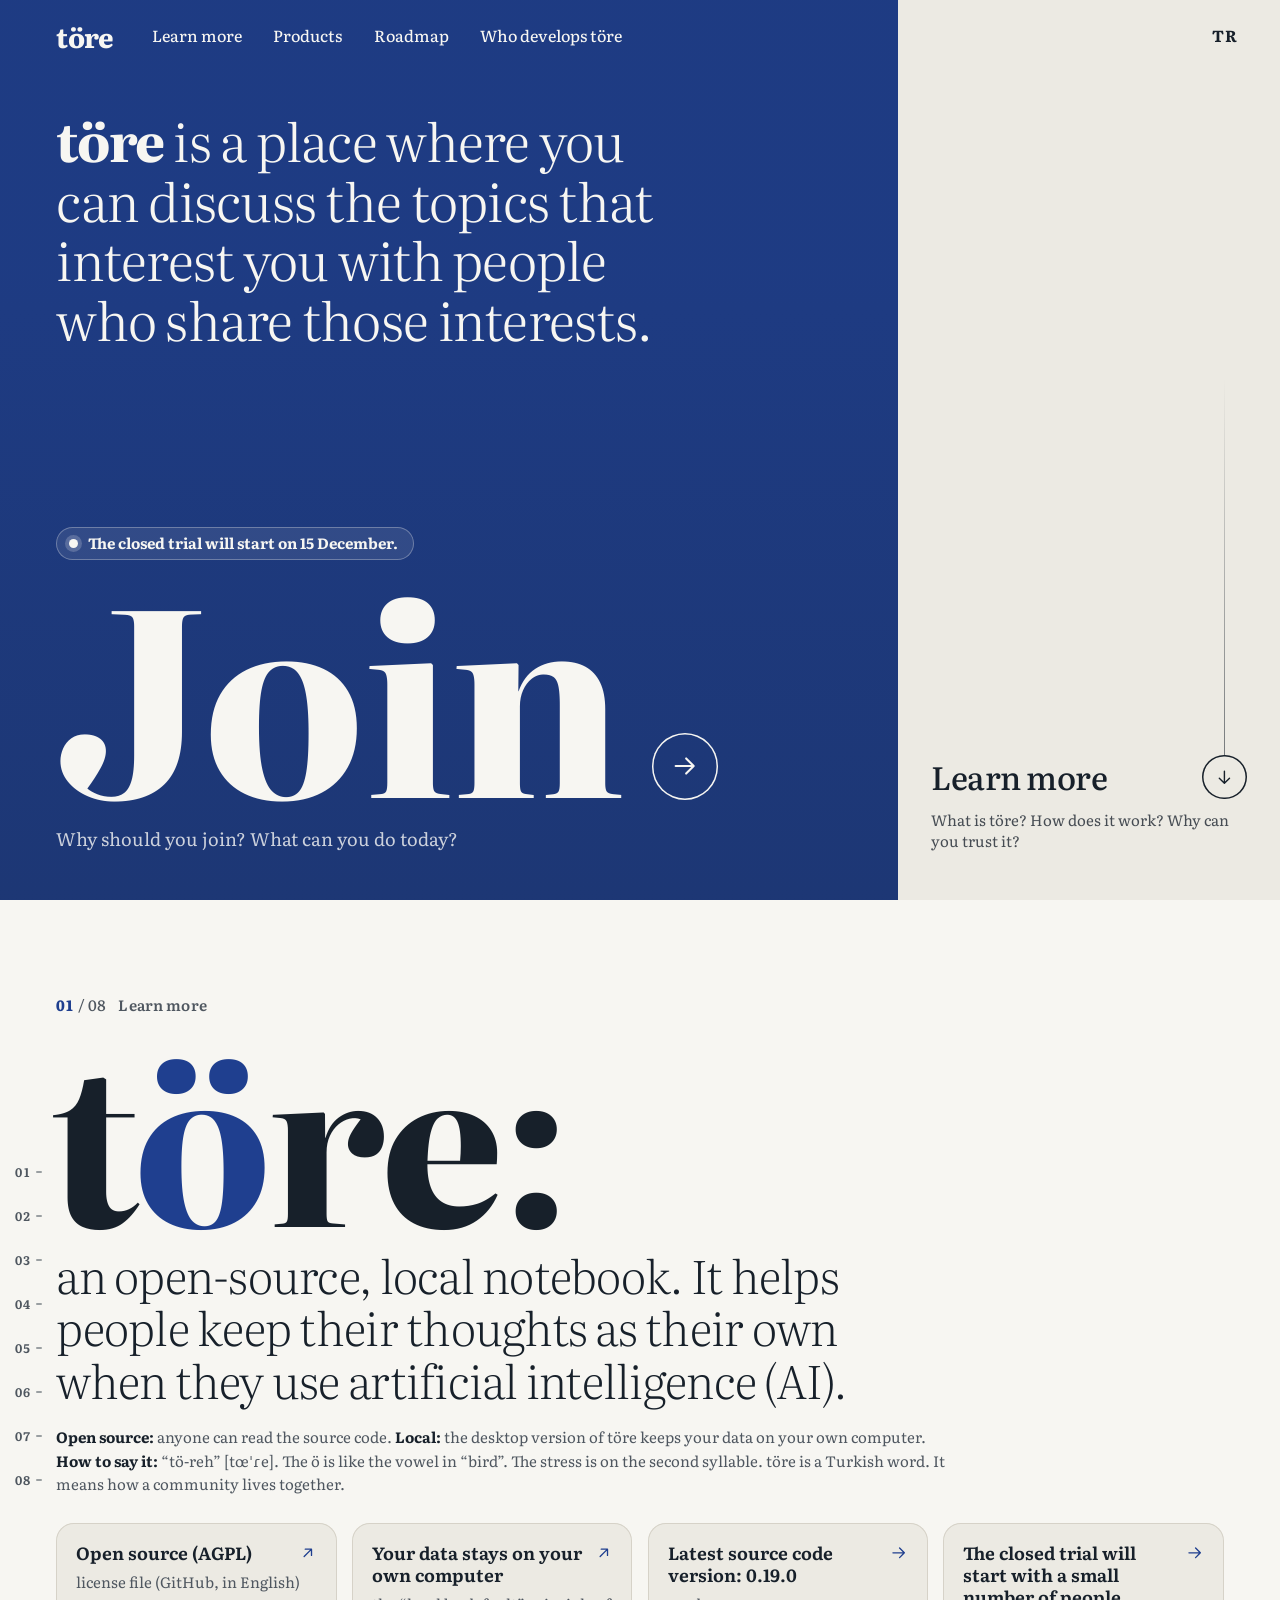
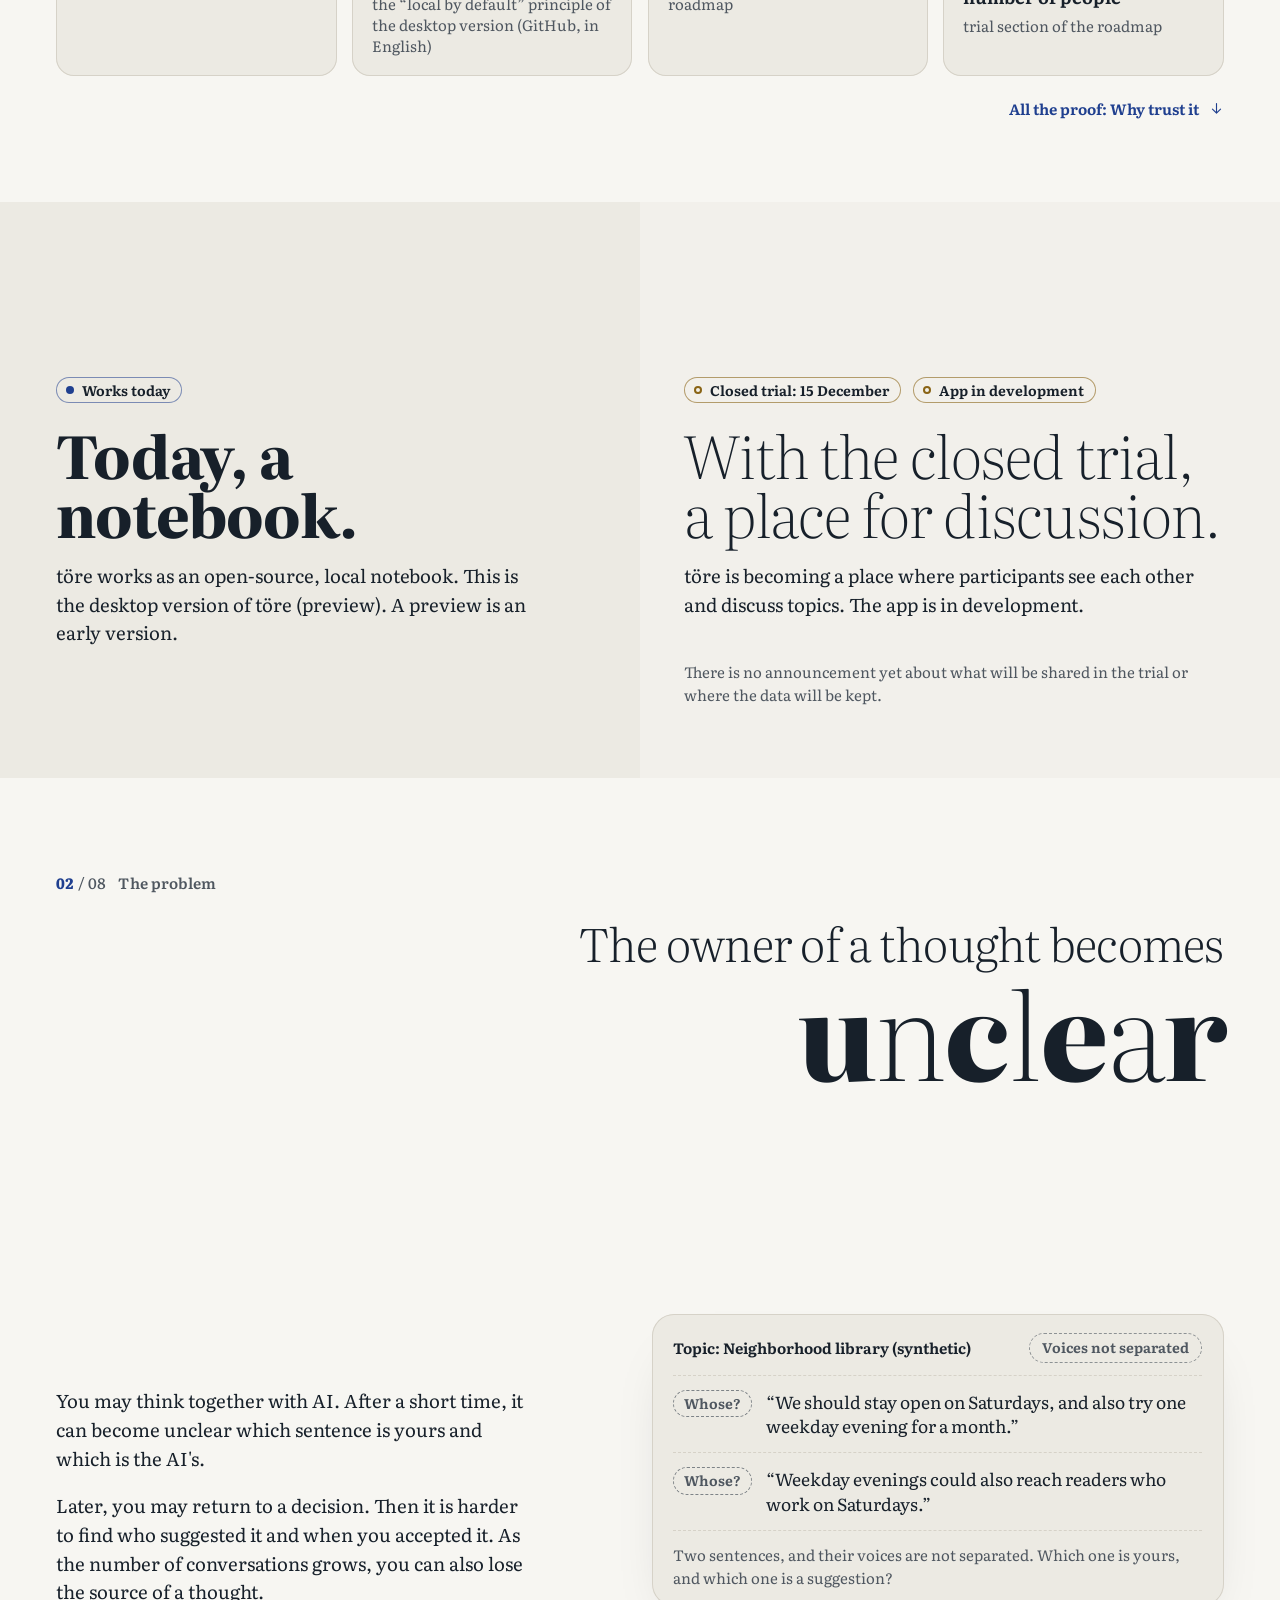
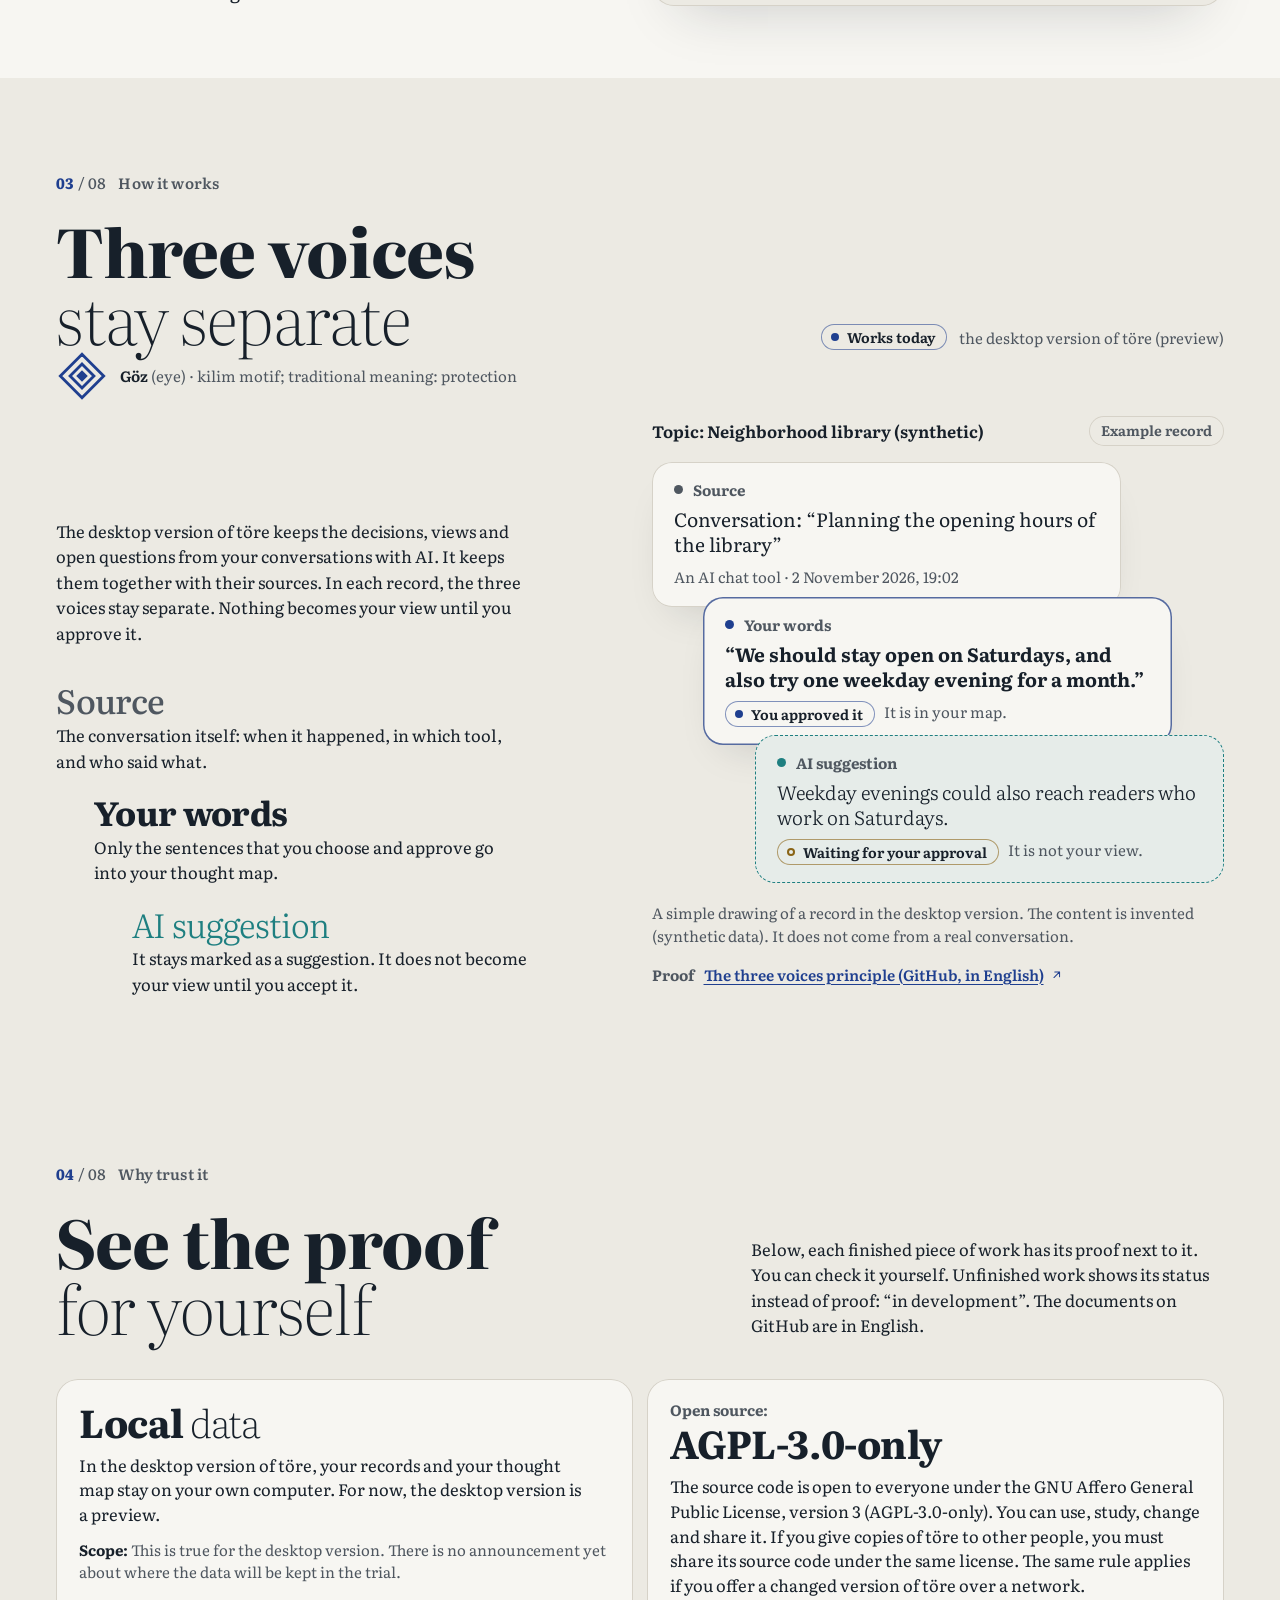
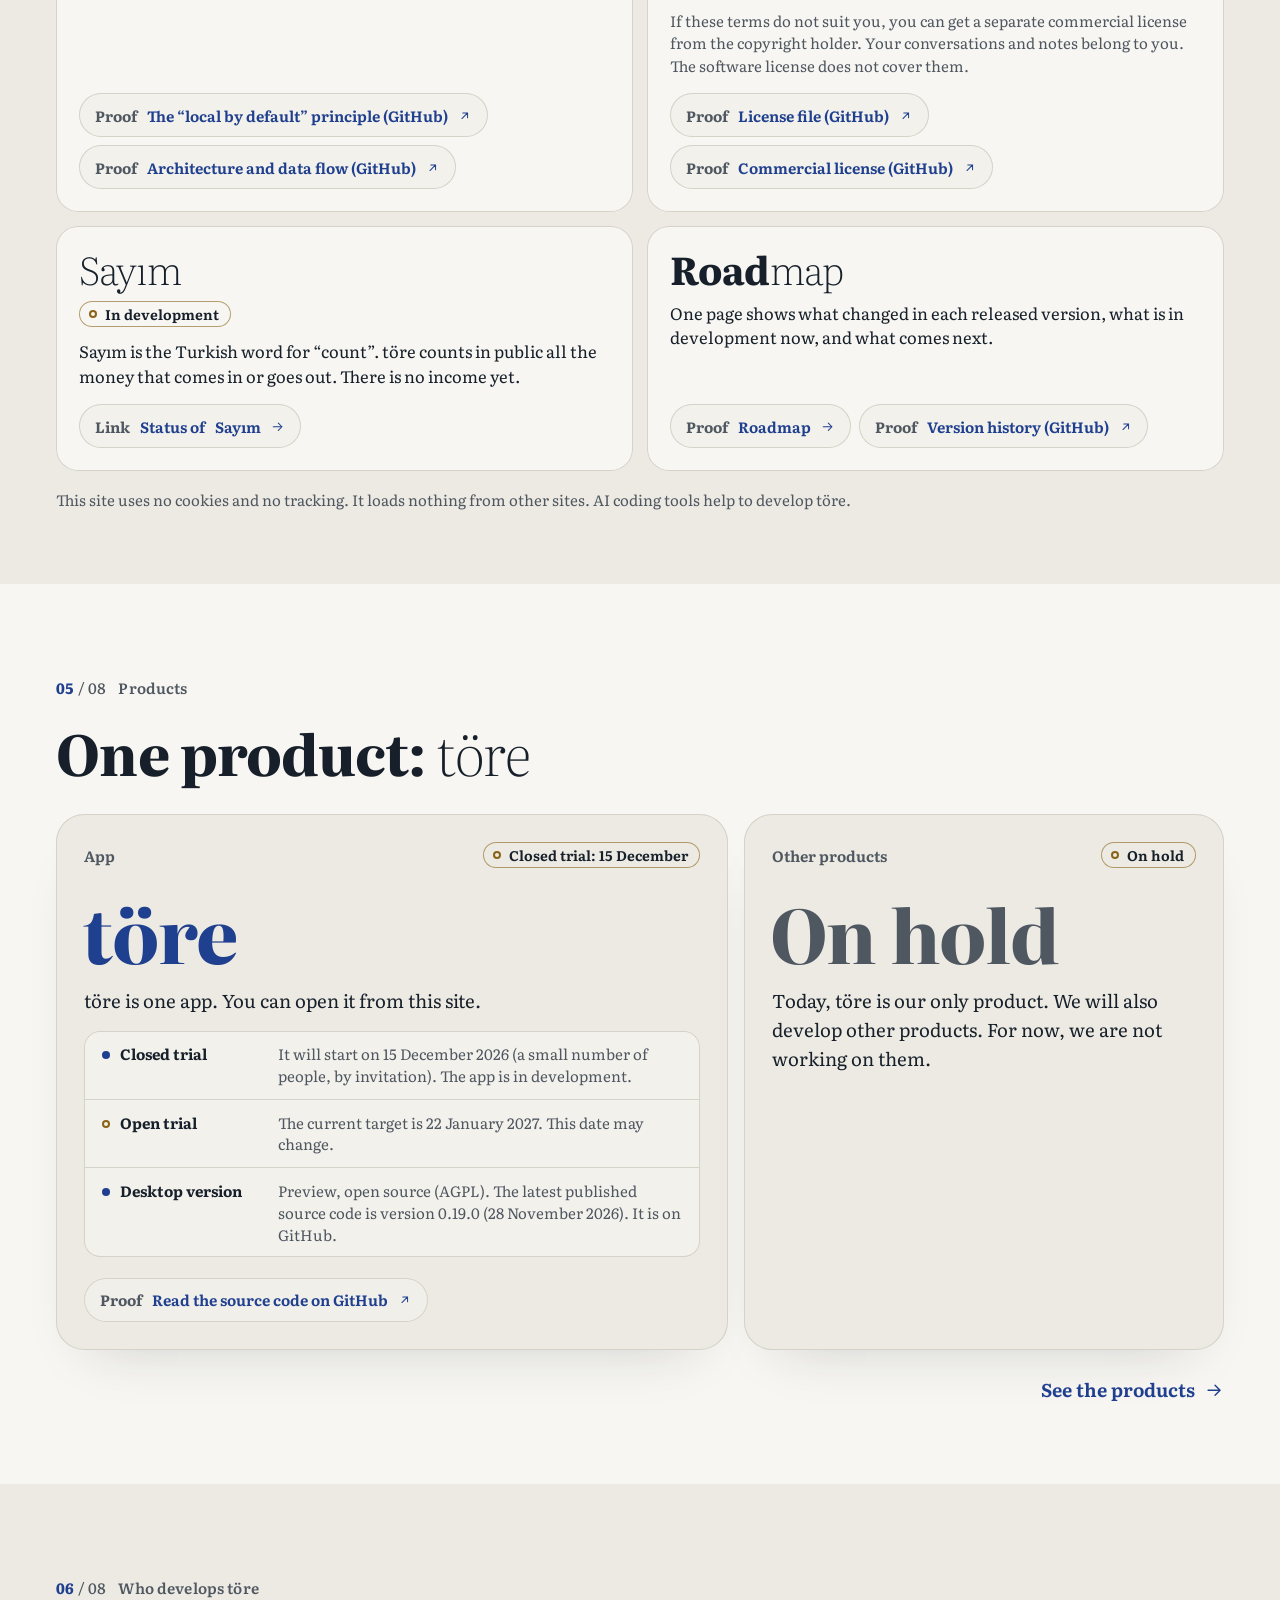
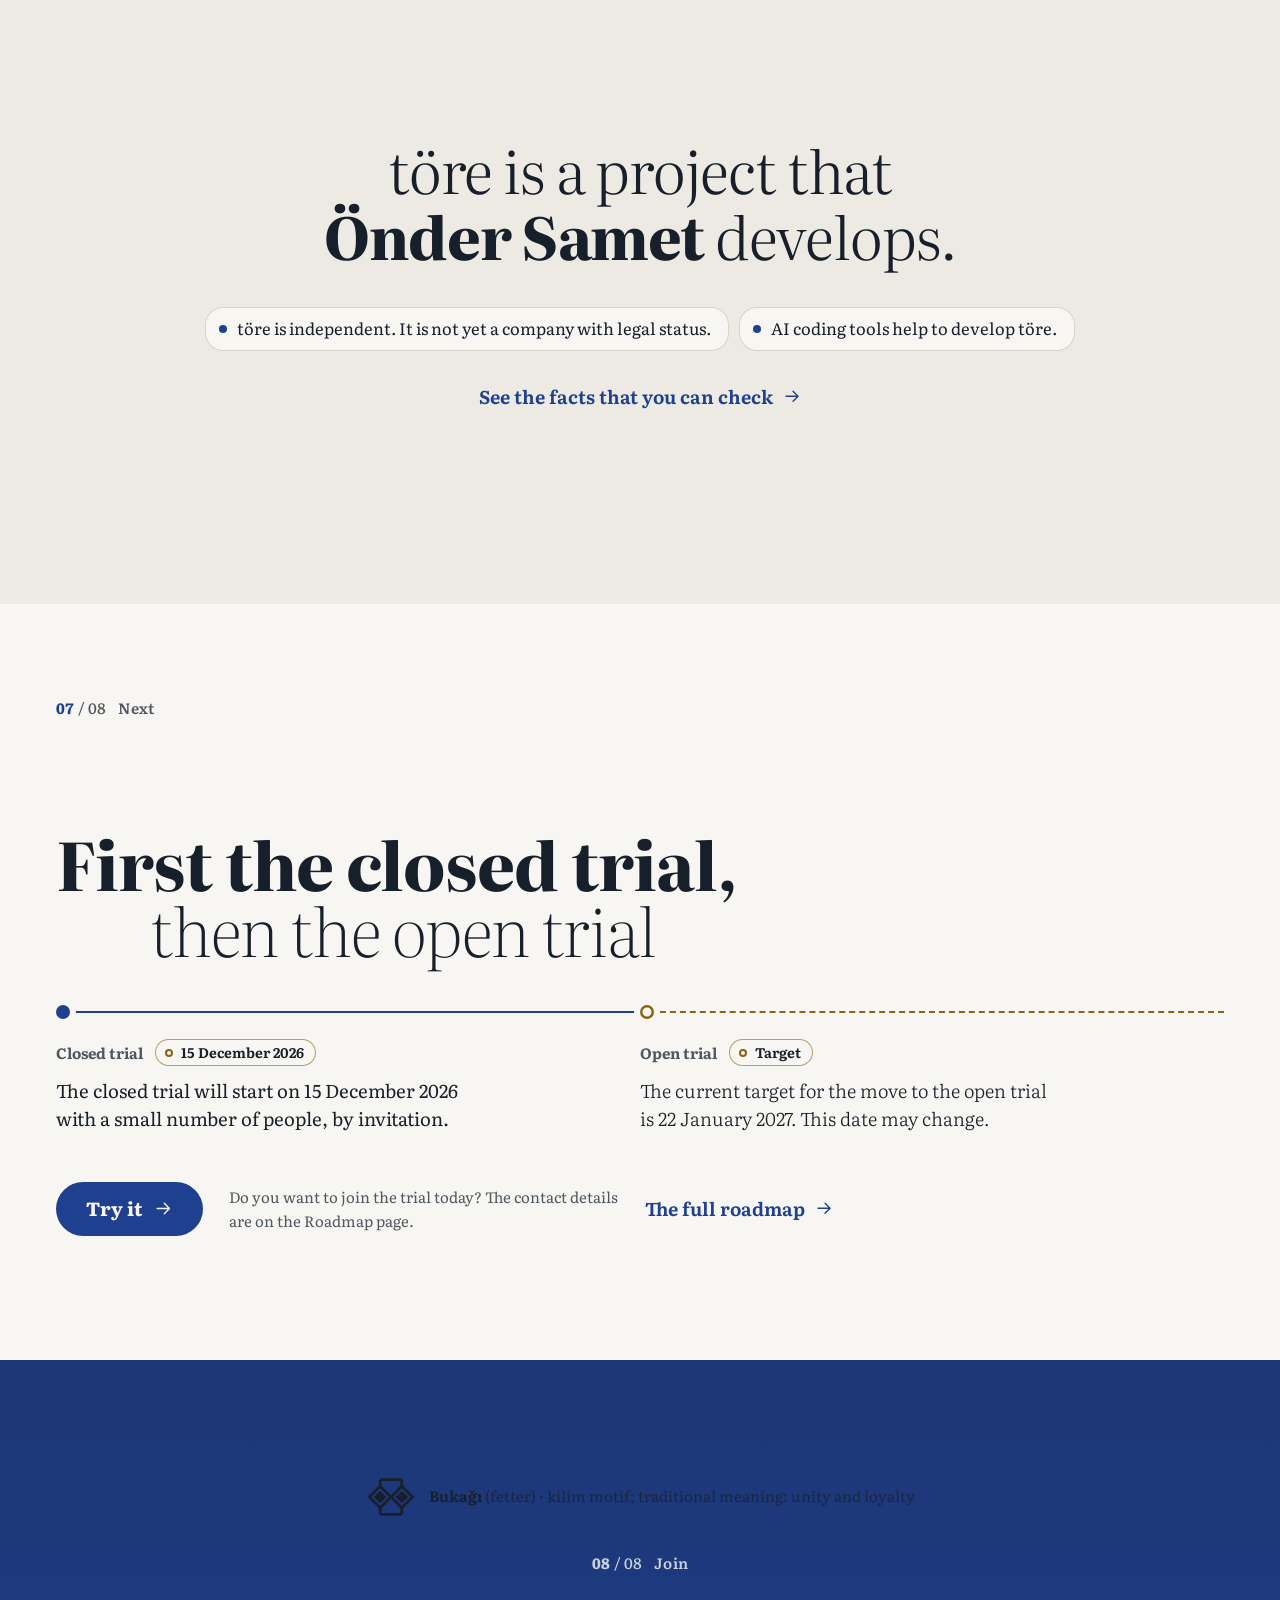
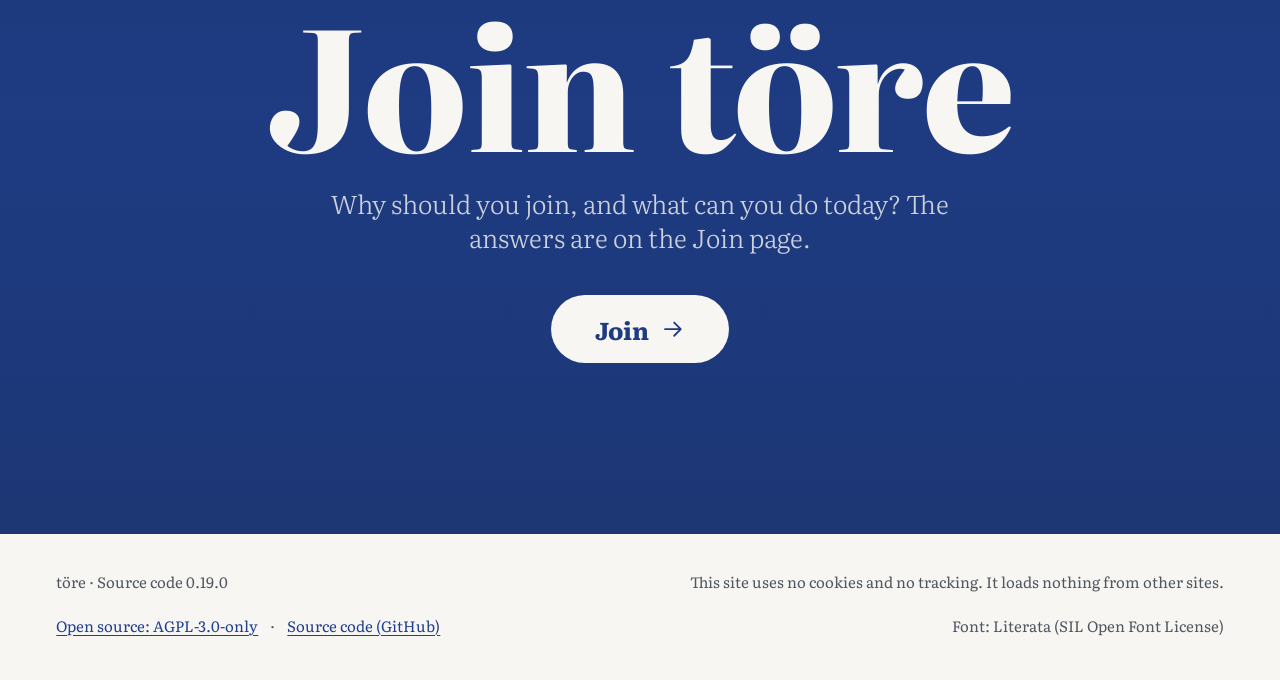
==== commit 48701b32: "töre site: 0.19.0" ====
--- a/en/index.html
+++ b/en/index.html
@@ -12,6 +12,16 @@
 <link rel="icon" href="../marka/favicon-en.svg" type="image/svg+xml">
 <title>töre</title>
 <meta name="description" content="töre is a place where you can discuss the topics that interest you with people who share those interests. An open-source, local notebook. The closed trial will start on 15 December 2026.">
+<meta property="og:type" content="website">
+<meta property="og:site_name" content="töre">
+<meta property="og:locale" content="en_US">
+<meta property="og:title" content="töre">
+<meta property="og:description" content="töre is a place where you can discuss the topics that interest you with people who share those interests. An open-source, local notebook. The closed trial will start on 15 December 2026.">
+<meta property="og:url" content="https://ondersamet97.github.io/en/">
+<meta property="og:image" content="https://ondersamet97.github.io/marka/paylasim.png">
+<meta property="og:image:width" content="1200">
+<meta property="og:image:height" content="630">
+<meta name="twitter:card" content="summary_large_image">
 <link rel="preload" href="../ortak/Literata-wght.woff" as="font" type="font/woff" crossorigin>
 <link rel="stylesheet" href="../ortak/temel.css">
 <link rel="stylesheet" href="../stil.css">
@@ -34,7 +44,7 @@
   </div>
   <div class="ust__sag">
     <a class="ust__katil" href="katil.html">Join</a>
-    <a class="ust__dil" href="../index.html" hreflang="tr" lang="tr">TR<span class="gizli"> (Türkçe)</span></a>
+    <a class="ust__dil" href="../index.html?dil=tr" hreflang="tr" lang="tr">TR<span class="gizli"> (Türkçe)</span></a>
     <details class="ust__cekmece">
       <summary><span class="ust__cekmece-ad">Menu</span></summary>
       <nav aria-label="Main menu">
@@ -107,12 +117,12 @@
     <section id="bilgi" aria-labelledby="bilgi-baslik">
       <div class="sahne sahne--tanim">
         <p class="etiket"><span class="etiket__no" aria-hidden="true">01</span>Learn more</p>
-        <h2 class="tanim__baslik" id="bilgi-baslik"><span class="dev">t<span class="logo-harf">o</span>re:</span> <span class="ince">an open-source, local notebook. It helps people keep their thoughts as their own when they use artificial intelligence (AI).</span></h2>
-        <p class="tanim__sozluk"><b>Open source:</b> anyone can read the source code. <b>Local:</b> the desktop version of töre keeps your data on your own computer.</p>
+        <h2 class="tanim__baslik" id="bilgi-baslik"><span class="dev">t<span class="logo-harf">ö</span>re:</span> <span class="ince">an open-source, local notebook. It helps people keep their thoughts as their own when they use artificial intelligence (AI).</span></h2>
+        <p class="tanim__sozluk"><b>Open source:</b> anyone can read the source code. <b>Local:</b> the desktop version of töre keeps your data on your own computer.<br><b>How to say it:</b> “tö-reh” <span class="okunus__ipa">[tœˈɾe]</span>. The ö is like the vowel in “bird”. The stress is on the second syllable. <span lang="tr">töre</span> is a Turkish word. It means how a community lives together.</p>
         <ul class="kanitlar">
           <li><a class="kanit" href="https://github.com/ondersamet97/tore/blob/main/LICENSE"><span class="kanit__ad">Open source (AGPL)<svg class="ok" viewBox="0 0 24 24" aria-hidden="true" focusable="false"><path d="M7 17 17 7M8.5 7H17v8.5"/></svg></span><span class="kanit__yer">license file (GitHub, in English)</span></a></li>
           <li><a class="kanit" href="https://github.com/ondersamet97/tore#principles"><span class="kanit__ad">Your data stays on your own computer<svg class="ok" viewBox="0 0 24 24" aria-hidden="true" focusable="false"><path d="M7 17 17 7M8.5 7H17v8.5"/></svg></span><span class="kanit__yer">the “local by default” principle of the desktop version (GitHub, in English)</span></a></li>
-          <li><a class="kanit" href="yol.html#simdi"><span class="kanit__ad">Version 0.20<svg class="ok" viewBox="0 0 24 24" aria-hidden="true" focusable="false"><path d="M4 12h15M13 5.5l6.5 6.5-6.5 6.5"/></svg></span><span class="kanit__yer">roadmap</span></a></li>
+          <li><a class="kanit" href="yol.html#gecmis"><span class="kanit__ad">Latest source code version: 0.19.0<svg class="ok" viewBox="0 0 24 24" aria-hidden="true" focusable="false"><path d="M4 12h15M13 5.5l6.5 6.5-6.5 6.5"/></svg></span><span class="kanit__yer">roadmap</span></a></li>
           <li><a class="kanit" href="yol.html#deneme"><span class="kanit__ad">The closed trial will start with a small number of people<svg class="ok" viewBox="0 0 24 24" aria-hidden="true" focusable="false"><path d="M4 12h15M13 5.5l6.5 6.5-6.5 6.5"/></svg></span><span class="kanit__yer">trial section of the roadmap</span></a></li>
         </ul>
         <a class="ileri ileri--kucuk tanim__hepsi" href="#guven">All the proof: Why trust it<svg class="ok" viewBox="0 0 24 24" aria-hidden="true" focusable="false"><path d="M12 4v15M5.5 13l6.5 6.5 6.5-6.5"/></svg></a>
@@ -261,7 +271,7 @@
             </div>
             <div class="urun__durum">
               <dt><span class="nokta" aria-hidden="true"></span>Desktop version</dt>
-              <dd>Preview, open source (AGPL). The latest published source code is version 0.18.0 (18 November 2026). It is on GitHub.</dd>
+              <dd>Preview, open source (AGPL). The latest published source code is version 0.19.0 (28 November 2026). It is on GitHub.</dd>
             </div>
           </dl>
           <ul class="cipler">
@@ -323,7 +333,7 @@
 </main>
 
 <footer class="alt">
-  <p>töre · Version 0.20</p>
+  <p>töre · Source code 0.19.0</p>
   <p><a href="#lisans">Open source: AGPL-3.0-only</a><span aria-hidden="true">·</span><a href="https://github.com/ondersamet97/tore">Source code (GitHub)</a></p>
   <p>This site uses no cookies and no tracking. It loads nothing from other sites.</p>
   <p>Font: Literata (SIL Open Font License)</p>
